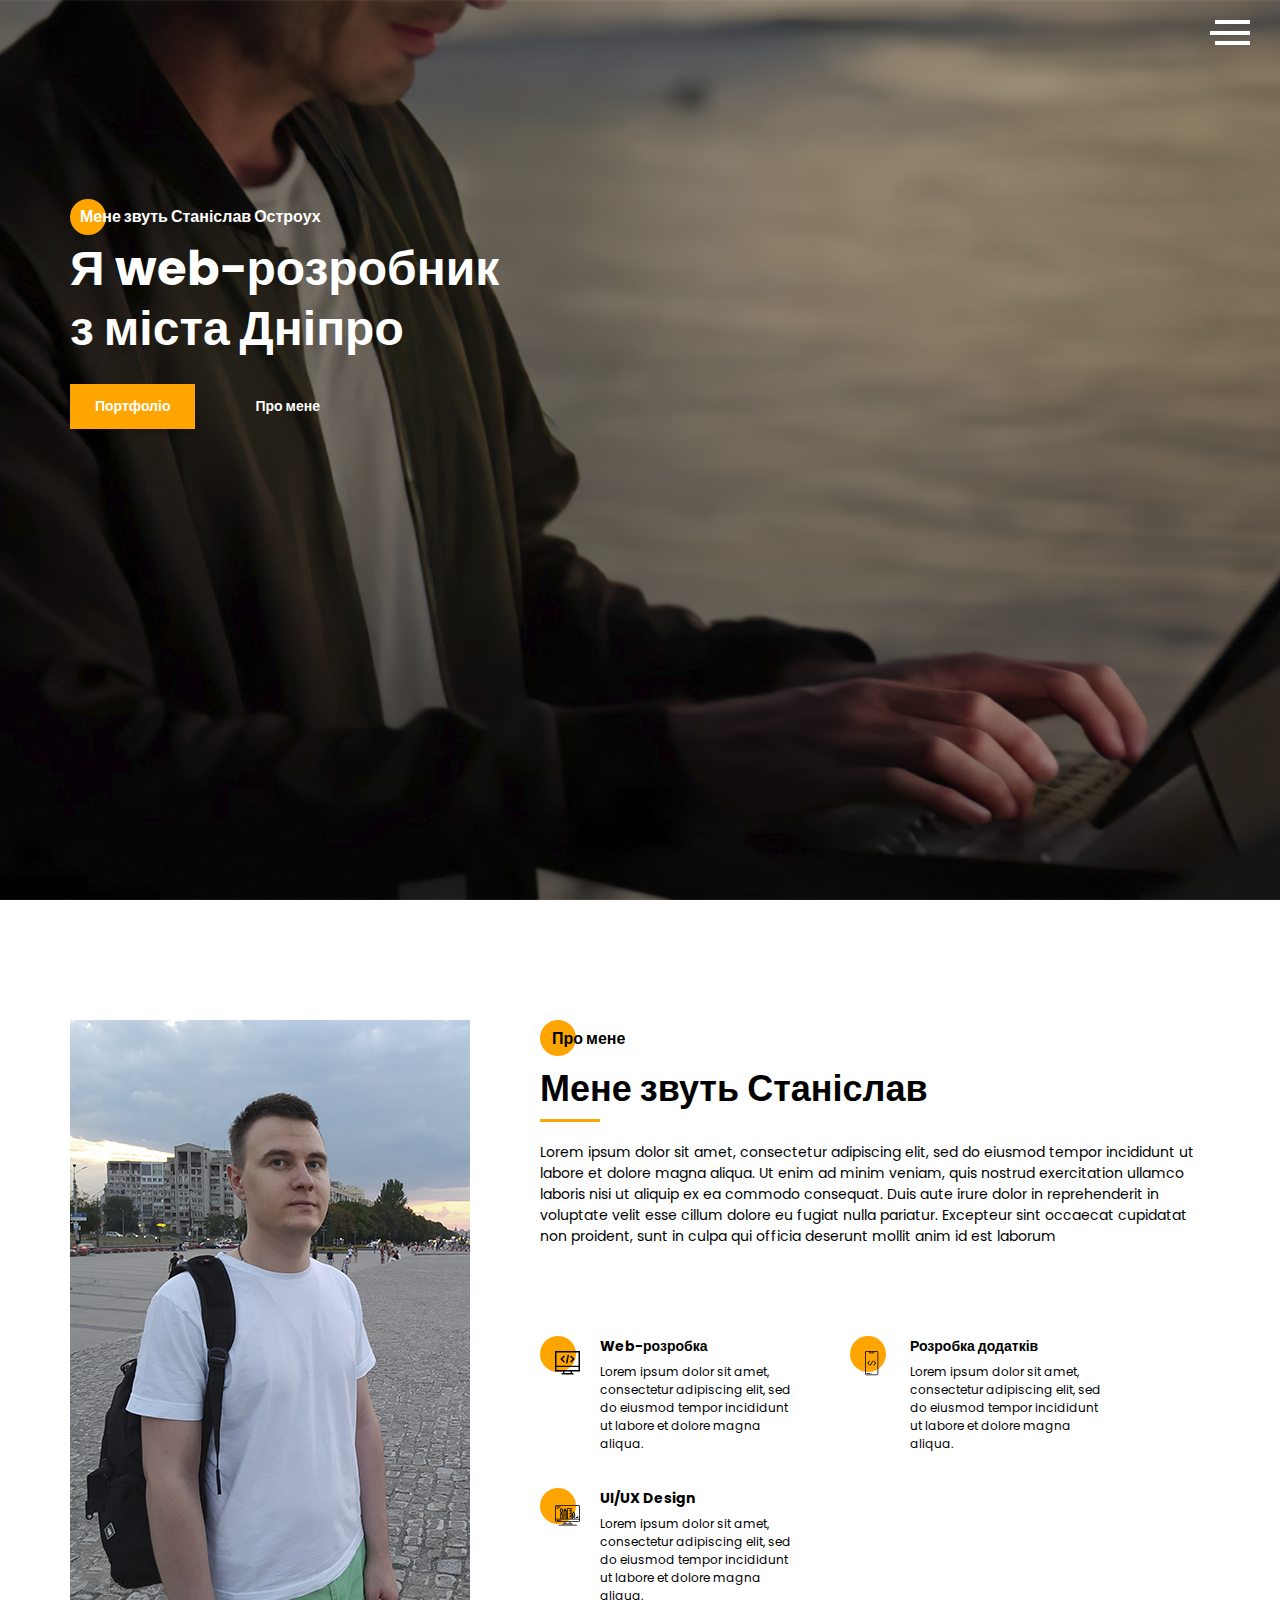
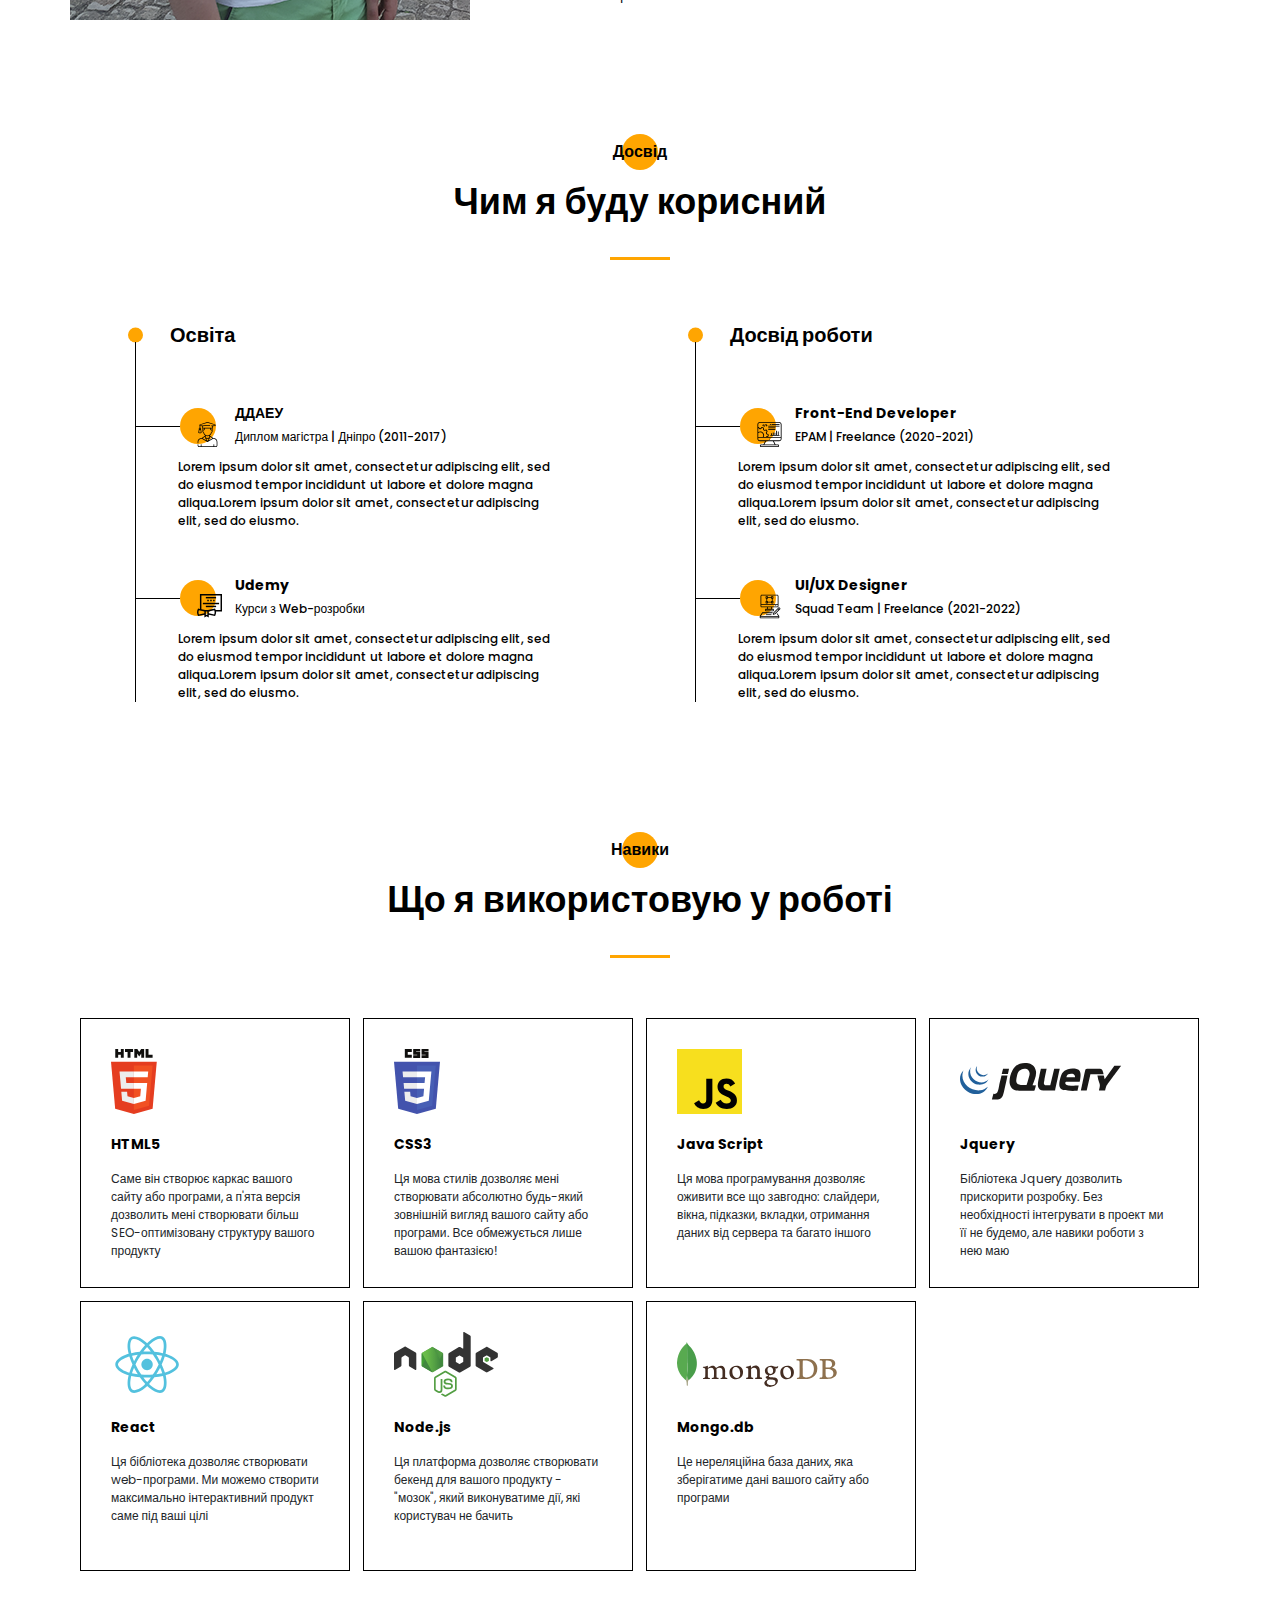
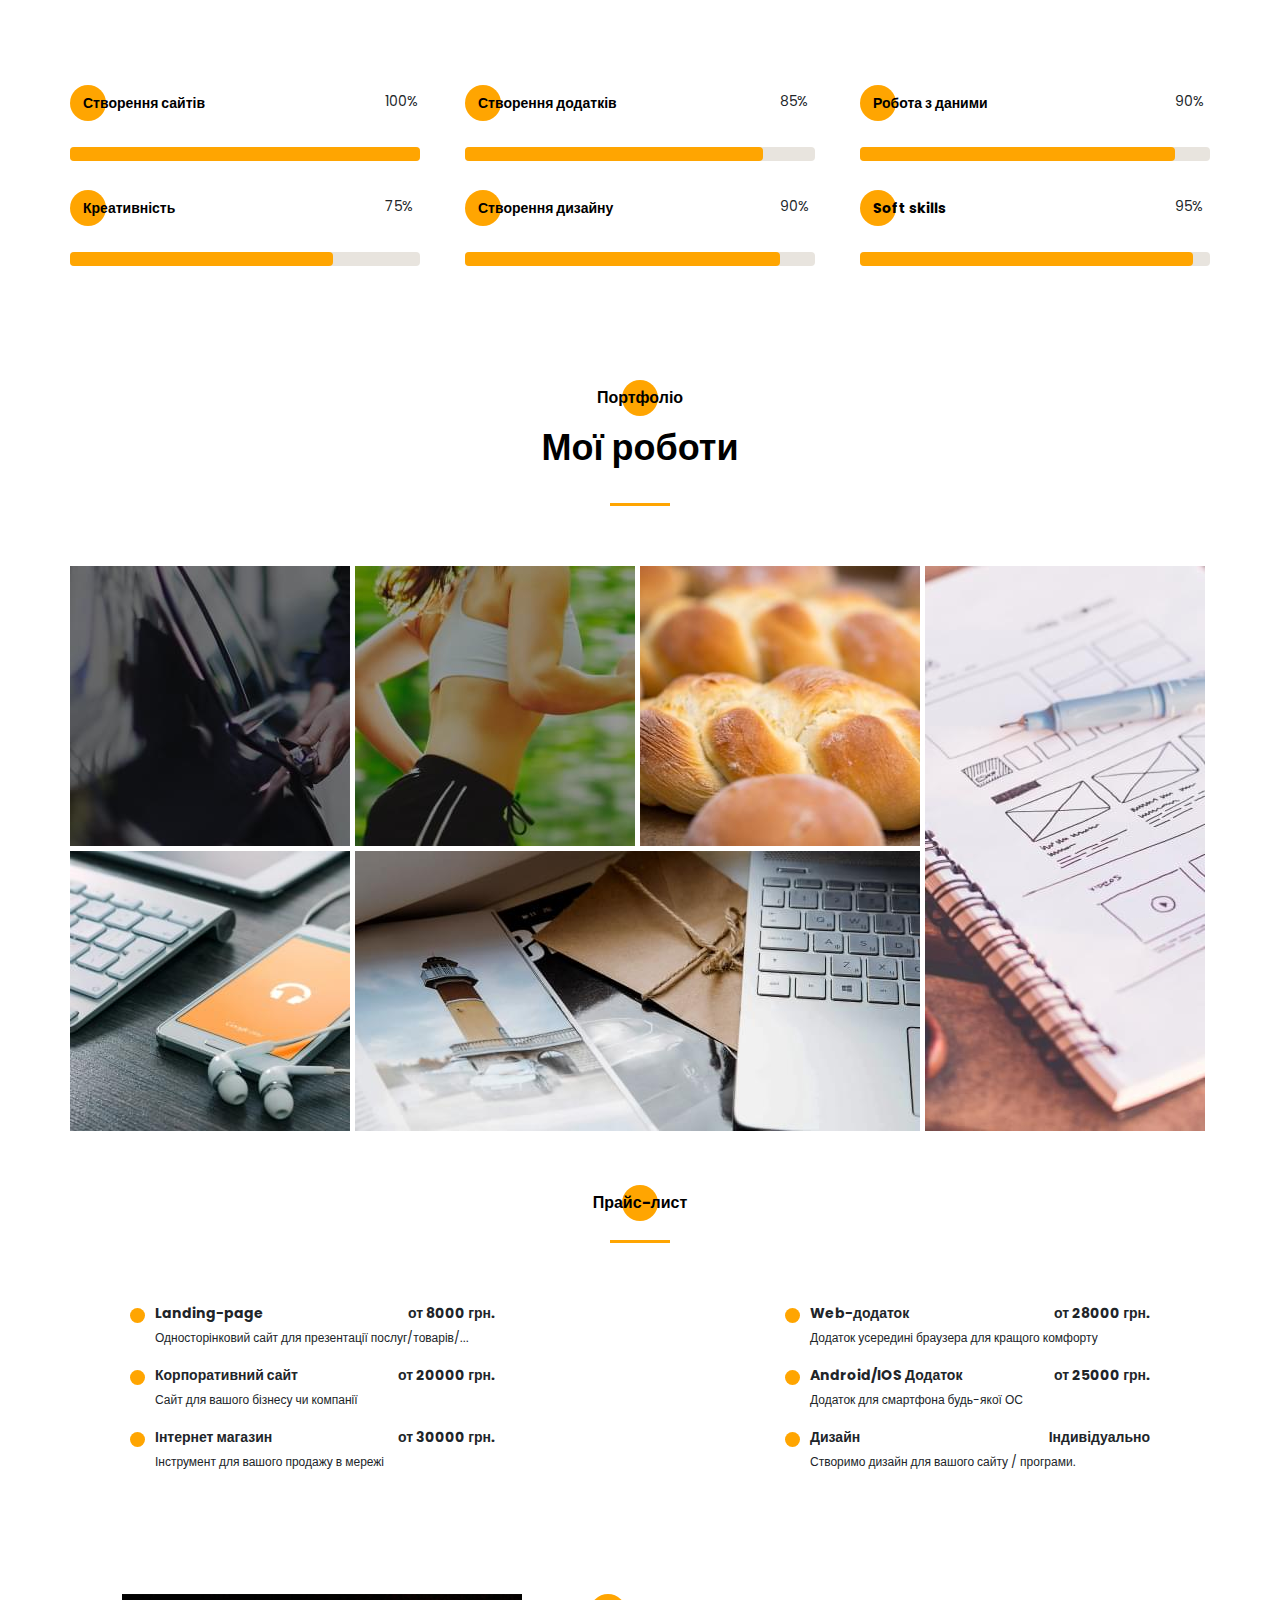
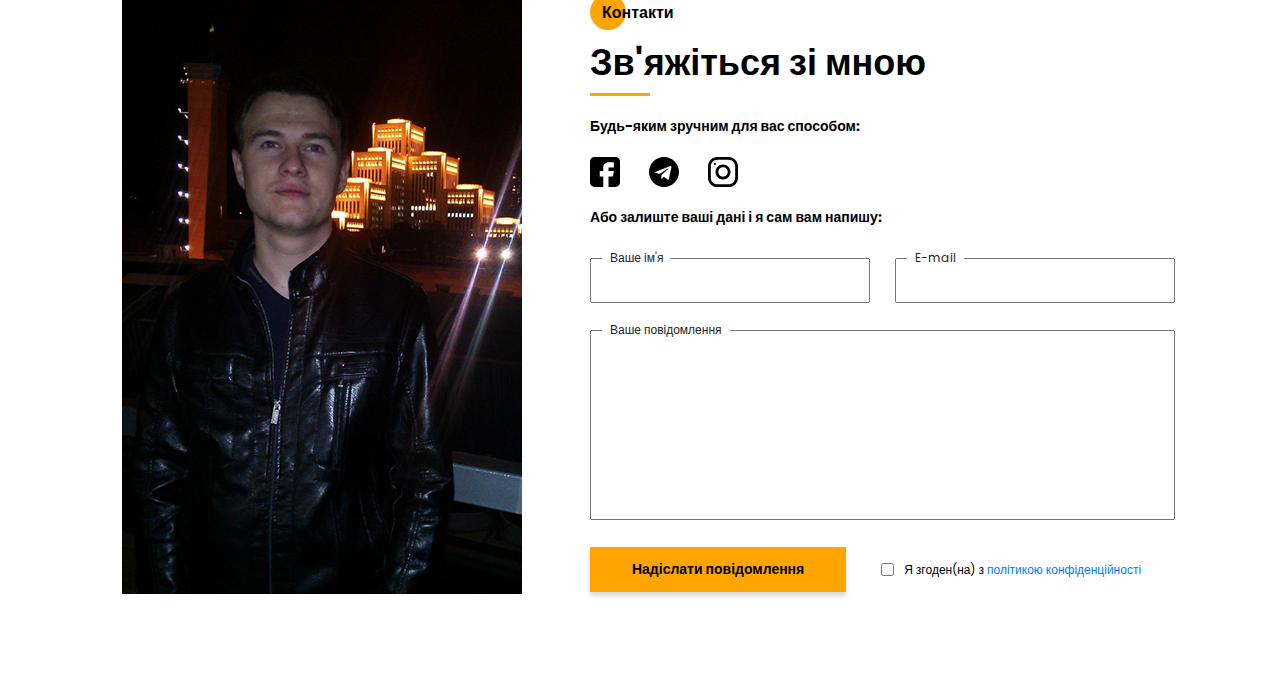
==== index.html @ 85b47d0b "first commit" ====
<!DOCTYPE html><html lang="uk"><head><meta charset="UTF-8"><meta name="viewport" content="width=device-width,initial-scale=1"><meta http-equiv="X-UA-Compatible" content="ie=edge"><title>Portfolio</title><meta name="title" content="Мое портфолио"><meta name="description" content="Здесь вы сможете ознакомиться с моими работами и узнать больше обо мне"><!-- Open Graph / Facebook --><meta property="og:type" content="website"><meta property="og:url" content="https://metatags.io/"><meta property="og:title" content="Мое портфолио"><meta property="og:description" content="Здесь вы сможете ознакомиться с моими работами и узнать больше обо мне"><meta property="og:image" content="https://metatags.io/assets/meta-tags-16a33a6a8531e519cc0936fbba0ad904e52d35f34a46c97a2c9f6f7dd7d336f2.png"><!-- Twitter --><meta property="twitter:card" content="summary_large_image"><meta property="twitter:url" content="https://metatags.io/"><meta property="twitter:title" content="Мое портфолио"><meta property="twitter:description" content="Здесь вы сможете ознакомиться с моими работами и узнать больше обо мне"><meta property="twitter:image" content="https://metatags.io/assets/meta-tags-16a33a6a8531e519cc0936fbba0ad904e52d35f34a46c97a2c9f6f7dd7d336f2.png"><!-- Favicon  --><link rel="apple-touch-icon" sizes="57x57" href="icons/favicon//apple-icon-57x57.png"><link rel="apple-touch-icon" sizes="60x60" href="icons/favicon//apple-icon-60x60.png"><link rel="apple-touch-icon" sizes="72x72" href="icons/favicon//apple-icon-72x72.png"><link rel="apple-touch-icon" sizes="76x76" href="icons/favicon//apple-icon-76x76.png"><link rel="apple-touch-icon" sizes="114x114" href="icons/favicon//apple-icon-114x114.png"><link rel="apple-touch-icon" sizes="120x120" href="icons/favicon//apple-icon-120x120.png"><link rel="apple-touch-icon" sizes="144x144" href="icons/favicon//apple-icon-144x144.png"><link rel="apple-touch-icon" sizes="152x152" href="icons/favicon//apple-icon-152x152.png"><link rel="apple-touch-icon" sizes="180x180" href="icons/favicon//apple-icon-180x180.png"><link rel="icon" type="image/png" sizes="192x192" href="icons/favicon//android-icon-192x192.png"><link rel="icon" type="image/png" sizes="144x144" href="icons/favicon//android-icon-144x144.png"><link rel="icon" type="image/png" sizes="32x32" href="icons/favicon//favicon-32x32.png"><link rel="icon" type="image/png" sizes="96x96" href="icons/favicon//favicon-96x96.png"><link rel="icon" type="image/png" sizes="16x16" href="icons/favicon//favicon-16x16.png"><link rel="manifest" href="icons/favicon//manifest.json"><meta name="msapplication-TileColor" content="#ffffff"><meta name="msapplication-TileImage" content="icons/favicon//ms-icon-144x144.png"><meta name="theme-color" content="#ffffff"><link rel="stylesheet" href="css/style.min.css"></head><body><aside class="sidepanel"><a href="#" class="sidepanel__link"><svg width="20" height="20" viewBox="0 0 20 20" fill="none" xmlns="http://www.w3.org/2000/svg"><path d="M-7.46167e-07 2.92969L-1.28061e-07 17.0703C-5.74539e-08 18.6856 1.31439 20 2.92969 20L17.0703 20C18.6856 20 20 18.6856 20 17.0703L20 11.1719L12.9297 11.1719L12.9297 13.5156L9.41406 13.5156L9.41406 11.1719L7.03125 11.1719C5.09262 11.1719 3.51562 9.59488 3.51562 7.65625L3.51562 4.10156L7.03125 4.10156L7.03125 7.65625L9.41406 7.65625L9.41406 4.10156L12.9297 4.6875L12.9297 7.65625L20 7.65625L20 2.92969C20 1.31439 18.6856 -8.16774e-07 17.0703 -7.46167e-07L2.92969 -1.28061e-07C1.31439 -5.74539e-08 -8.16774e-07 1.31439 -7.46167e-07 2.92969Z" fill="white"/></svg></a><a href="#" class="sidepanel__link"><svg width="20" height="20" viewBox="0 0 20 20" fill="none" xmlns="http://www.w3.org/2000/svg"><path d="M-6.01032e-07 6.25L-2.73196e-07 13.75C-1.22337e-07 17.2012 2.79875 20 6.25 20L13.75 20C17.2013 20 20 17.2012 20 13.75L20 6.25C20 2.79875 17.2012 -7.51891e-07 13.75 -6.01032e-07L6.25 -2.73196e-07C2.79875 -1.22337e-07 -7.51891e-07 2.79875 -6.01032e-07 6.25ZM13.75 1.875C16.1625 1.875 18.125 3.8375 18.125 6.25L18.125 13.75C18.125 16.1625 16.1625 18.125 13.75 18.125L6.25 18.125C3.8375 18.125 1.875 16.1625 1.875 13.75L1.875 6.25C1.875 3.8375 3.8375 1.875 6.25 1.875L13.75 1.875Z" fill="white"/><path d="M5 10C5 12.7612 7.23875 15 10 15C12.7613 15 15 12.7612 15 10C15 7.23875 12.7612 5 10 5C7.23875 5 5 7.23875 5 10ZM13.125 10C13.125 11.7225 11.7225 13.125 10 13.125C8.27625 13.125 6.875 11.7225 6.875 10C6.875 8.2775 8.27625 6.875 10 6.875C11.7225 6.875 13.125 8.2775 13.125 10Z" fill="white"/><path d="M5.29123 4.625C5.29123 4.25704 4.99295 3.95875 4.62499 3.95875C4.25703 3.95875 3.95874 4.25704 3.95874 4.625C3.95874 4.99296 4.25703 5.29125 4.62499 5.29125C4.99295 5.29125 5.29123 4.99296 5.29123 4.625Z" fill="white"/></svg></a><a href="#" class="sidepanel__link"><svg width="19" height="20" viewBox="0 0 19 20" fill="none" xmlns="http://www.w3.org/2000/svg"><path d="M-4.37114e-07 9.99951C-1.95608e-07 15.5245 4.36167 19.9995 9.74107 19.9995C14.0457 19.9995 17.6962 17.1345 18.9832 13.162C19.0749 12.662 18.7734 12.4787 18.5148 12.4787C18.2835 12.4787 17.6706 12.487 16.8585 12.4912C17.4459 15.2728 15.5517 15.8595 15.5517 15.8595C14.4274 16.3145 14.1267 16.972 14.1267 16.972C13.5228 17.8778 13.5352 16.902 13.5352 16.902C13.603 15.8978 14.5389 15.3703 14.5389 15.3703C16.0283 14.4787 15.5979 13.0295 15.3493 12.4578C14.719 12.3678 14.2903 12.1103 14.0466 11.8245C13.8029 14.0453 12.9652 16.3795 9.23304 16.3795C8.16988 16.3795 7.30085 15.992 6.61933 15.3503C6.37316 15.4628 5.3827 15.8003 4.04116 15.2628C4.04116 15.2628 3.78012 14.4253 5.03988 12.5128C4.82345 11.7128 4.71606 10.8628 4.7111 10.0128C4.71606 9.16284 4.82345 8.31285 5.03988 7.51284C3.78012 5.61285 4.04116 4.77535 4.04116 4.77535C5.3827 4.23785 6.37316 4.57534 6.61933 4.67535C7.30085 4.03785 8.16988 3.65035 9.23304 3.65035C12.9752 3.65035 13.7987 5.98784 14.0383 8.21284C14.3307 7.86284 14.928 7.53784 15.8408 7.53784C17.1444 7.53784 18.1918 7.55034 18.5082 7.55034C18.7635 7.55034 19.0683 7.37534 18.9708 6.86284C17.692 2.86201 14.0391 -0.000488895 9.74107 -0.000488707C4.36167 -0.000488472 -6.7851e-07 4.47701 -4.37114e-07 9.99951Z" fill="white"/></svg></a><div class="sidepanel__divider"></div><div class="sidepanel__text"><span>Соціальні мережі</span></div></aside><div class="menu"><div class="menu__block"><div class="menu__close"><svg width="29" height="30" viewBox="0 0 29 30" fill="none" xmlns="http://www.w3.org/2000/svg"><path d="M17.1568 14.5231L28.4489 3.23075C29.1837 2.49623 29.1837 1.30861 28.4489 0.574085C27.7144 -0.160437 26.5267 -0.160437 25.7922 0.574085L14.4998 11.8665L3.20781 0.574085C2.47295 -0.160437 1.28567 -0.160437 0.551149 0.574085C-0.183716 1.30861 -0.183716 2.49623 0.551149 3.23075L11.8432 14.5231L0.551149 25.8155C-0.183716 26.55 -0.183716 27.7376 0.551149 28.4721C0.917206 28.8385 1.39852 29.0226 1.87948 29.0226C2.36045 29.0226 2.84141 28.8385 3.20781 28.4721L14.4998 17.1798L25.7922 28.4721C26.1586 28.8385 26.6396 29.0226 27.1205 29.0226C27.6015 29.0226 28.0825 28.8385 28.4489 28.4721C29.1837 27.7376 29.1837 26.55 28.4489 25.8155L17.1568 14.5231Z" fill="black"/></svg></div><nav><ul class="menu__list"><li class="menu__link"><a href="#">ПРО МЕНЕ</a></li><li class="menu__link"><a href="#">МІЙ ДОСВІД</a></li><li class="menu__link"><a href="#">Мої НАВИКИ</a></li><li class="menu__link"><a href="#">МОЇ РОБОТИ</a></li><li class="menu__link"><a href="#">ПРАЙС-ЛИСТ</a></li><li class="menu__link"><a href="#">КОНТАКТИ</a></li></ul></nav><div class="menu__social"><a href="#"><svg width="30" height="29" viewBox="0 0 30 29" fill="none" xmlns="http://www.w3.org/2000/svg"><path d="M10 0C4.475 0 0 4.36167 0 9.74107C0 14.0457 2.865 17.6962 6.8375 18.9832C7.3375 19.0749 7.52083 18.7734 7.52083 18.5148C7.52083 18.2835 7.5125 17.6706 7.50833 16.8585C4.72667 17.4459 4.14 15.5517 4.14 15.5517C3.685 14.4274 3.0275 14.1267 3.0275 14.1267C2.12167 13.5228 3.0975 13.5352 3.0975 13.5352C4.10167 13.603 4.62917 14.5389 4.62917 14.5389C5.52083 16.0283 6.97 15.5979 7.54167 15.3493C7.63167 14.719 7.88917 14.2903 8.175 14.0466C5.95417 13.8029 3.62 12.9652 3.62 9.23304C3.62 8.16988 4.0075 7.30085 4.64917 6.61934C4.53667 6.37317 4.19917 5.3827 4.73667 4.04116C4.73667 4.04116 5.57417 3.78012 7.48667 5.03988C8.28667 4.82345 9.13667 4.71606 9.98667 4.7111C10.8367 4.71606 11.6867 4.82345 12.4867 5.03988C14.3867 3.78012 15.2242 4.04116 15.2242 4.04116C15.7617 5.3827 15.4242 6.37317 15.3242 6.61934C15.9617 7.30085 16.3492 8.16988 16.3492 9.23304C16.3492 12.9752 14.0117 13.7987 11.7867 14.0383C12.1367 14.3307 12.4617 14.928 12.4617 15.8408C12.4617 17.1444 12.4492 18.1918 12.4492 18.5082C12.4492 18.7635 12.6242 19.0683 13.1367 18.9708C17.1375 17.692 20 14.0391 20 9.74107C20 4.36167 15.5225 0 10 0Z" fill="#212121"/></svg> </a><a href="#"><svg width="30" height="30" viewBox="0 0 30 30" fill="none" xmlns="http://www.w3.org/2000/svg"><path d="M13.7495 0L6.24951 0C2.79826 0 -0.000488281 2.79875 -0.000488281 6.25L-0.000488281 13.75C-0.000488281 17.2013 2.79826 20 6.24951 20L13.7495 20C17.2008 20 19.9995 17.2013 19.9995 13.75L19.9995 6.25C19.9995 2.79875 17.2008 0 13.7495 0ZM18.1245 13.75C18.1245 16.1625 16.162 18.125 13.7495 18.125L6.24951 18.125C3.83701 18.125 1.87451 16.1625 1.87451 13.75L1.87451 6.25C1.87451 3.8375 3.83701 1.875 6.24951 1.875L13.7495 1.875C16.162 1.875 18.1245 3.8375 18.1245 6.25L18.1245 13.75Z" fill="black"/><path d="M9.99951 5C7.23826 5 4.99951 7.23875 4.99951 10C4.99951 12.7613 7.23826 15 9.99951 15C12.7608 15 14.9995 12.7613 14.9995 10C14.9995 7.23875 12.7608 5 9.99951 5ZM9.99951 13.125C8.27701 13.125 6.87451 11.7225 6.87451 10C6.87451 8.27625 8.27701 6.875 9.99951 6.875C11.722 6.875 13.1245 8.27625 13.1245 10C13.1245 11.7225 11.722 13.125 9.99951 13.125Z" fill="black"/><path d="M15.3745 5.29123C15.7425 5.29123 16.0408 4.99295 16.0408 4.62499C16.0408 4.25703 15.7425 3.95874 15.3745 3.95874C15.0065 3.95874 14.7083 4.25703 14.7083 4.62499C14.7083 4.99295 15.0065 5.29123 15.3745 5.29123Z" fill="black"/></svg> </a><a href="#"><svg width="30" height="30" viewBox="0 0 30 30" fill="none" xmlns="http://www.w3.org/2000/svg"><path d="M17.0698 0L2.9292 0C1.3139 0 -0.000488281 1.31439 -0.000488281 2.92969L-0.000488281 17.0703C-0.000488281 18.6856 1.3139 20 2.9292 20L8.82764 20L8.82764 12.9297L6.48389 12.9297L6.48389 9.41406L8.82764 9.41406L8.82764 7.03125C8.82764 5.09262 10.4046 3.51563 12.3433 3.51563L15.8979 3.51563L15.8979 7.03125L12.3433 7.03125L12.3433 9.41406L15.8979 9.41406L15.312 12.9297L12.3433 12.9297L12.3433 20L17.0698 20C18.6851 20 19.9995 18.6856 19.9995 17.0703L19.9995 2.92969C19.9995 1.31439 18.6851 0 17.0698 0Z" fill="black"/></svg></a></div></div><div class="menu__overlay"></div></div><section class="promo"><div class="hamburger"><span></span> <span class="long"></span> <span></span></div><div class="container"><div class="title title_fz16 title_fz16_white promo__subtitle">Мене звуть Станіслав Остроух</div><h1 class="title title_fz48 title_fz48_white promo__title">Я web-розробник<br>з міста Дніпро</h1><div class="promo__btns"><a href="#" class="promo__link btn">Портфоліо</a> <a href="#" class="promo__link">Про мене</a></div></div></section><section class="about"><div class="container"><div class="about__wrapper"><div class="about__photo"><picture><source media="(max-width: 768px)" srcset="img/Photo_mini.png"><source media="(min-width: 769px)" srcset="img/main_photo.png"><img src="img/main_photo.png" alt="photo"></picture></div><div class="about__descr"><h2 class="title title_fz16 about__title">Про мене</h2><div class="title title_fz36 about__subtitle">Мене звуть Станіслав</div><div class="divider"></div><p class="about__text">Lorem ipsum dolor sit amet, consectetur adipiscing elit, sed do eiusmod tempor incididunt ut labore et dolore magna aliqua. Ut enim ad minim veniam, quis nostrud exercitation ullamco laboris nisi ut aliquip ex ea commodo consequat. Duis aute irure dolor in reprehenderit in voluptate velit esse cillum dolore eu fugiat nulla pariatur. Excepteur sint occaecat cupidatat non proident, sunt in culpa qui officia deserunt mollit anim id est laborum</p></div><div class="about__skills"><div class="about__skills-item"><div class="about__skills-circle"><img src="icons/about_me/web_development.svg" alt="web-dev"></div><div><div class="title title_fz14">Web-розробка</div><div class="about__skills-text">Lorem ipsum dolor sit amet, consectetur adipiscing elit, sed do eiusmod tempor incididunt ut labore et dolore magna aliqua.</div></div></div><div class="about__skills-item"><div class="about__skills-circle"><img src="icons/about_me/mobile_dev.svg" alt="Розробка додатків"></div><div><div class="title title_fz14">Розробка додатків</div><div class="about__skills-text">Lorem ipsum dolor sit amet, consectetur adipiscing elit, sed do eiusmod tempor incididunt ut labore et dolore magna aliqua.</div></div></div><div class="about__skills-item"><div class="about__skills-circle"><img src="icons/about_me/design.svg" alt="Design"></div><div><div class="title title_fz14">UI/UX Design</div><div class="about__skills-text">Lorem ipsum dolor sit amet, consectetur adipiscing elit, sed do eiusmod tempor incididunt ut labore et dolore magna aliqua.</div></div></div></div></div></div></section><section class="resume"><div class="container"><h2 class="title title_fz16 title__section-title">Досвід</h2><div class="title title_fz36 title__section-subtitle">Чим я буду корисний</div><div class="divider"></div><div class="resume__wrapper"><div class="resume__column"><h3 class="title title_fz20 resume__column-title">Освіта</h3><ul><li><div class="resume__item"><div class="resume__item-head"><div class="resume__item-icon"><img src="icons/experience/university.svg" alt="University"></div><h4 class="title title_fz14">ДДАЕУ</h4><div class="resume__item-location">Диплом магістра | Дніпро (2011-2017)</div></div><div class="resume__item-body">Lorem ipsum dolor sit amet, consectetur adipiscing elit, sed do eiusmod tempor incididunt ut labore et dolore magna aliqua.Lorem ipsum dolor sit amet, consectetur adipiscing elit, sed do eiusmo.</div></div></li><li><div class="resume__item"><div class="resume__item-head"><div class="resume__item-icon"><img src="icons/experience/courses.svg" alt="courses"></div><h4 class="title title_fz14">Udemy</h4><div class="resume__item-location">Курси з Web-розробки</div></div><div class="resume__item-body">Lorem ipsum dolor sit amet, consectetur adipiscing elit, sed do eiusmod tempor incididunt ut labore et dolore magna aliqua.Lorem ipsum dolor sit amet, consectetur adipiscing elit, sed do eiusmo.</div></div></li></ul></div><div class="resume__column"><h3 class="title title_fz20 resume__column-title">Досвід роботи</h3><ul><li><div class="resume__item"><div class="resume__item-head"><div class="resume__item-icon"><img src="icons/experience/developer.svg" alt="dev"></div><h4 class="title title_fz14">Front-End Developer</h4><div class="resume__item-location">EPAM | Freelance (2020-2021)</div></div><div class="resume__item-body">Lorem ipsum dolor sit amet, consectetur adipiscing elit, sed do eiusmod tempor incididunt ut labore et dolore magna aliqua.Lorem ipsum dolor sit amet, consectetur adipiscing elit, sed do eiusmo.</div></div></li><li><div class="resume__item"><div class="resume__item-head"><div class="resume__item-icon"><img src="icons/experience/designer.svg" alt="design"></div><h4 class="title title_fz14">UI/UX Designer</h4><div class="resume__item-location">Squad Team | Freelance (2021-2022)</div></div><div class="resume__item-body">Lorem ipsum dolor sit amet, consectetur adipiscing elit, sed do eiusmod tempor incididunt ut labore et dolore magna aliqua.Lorem ipsum dolor sit amet, consectetur adipiscing elit, sed do eiusmo.</div></div></li></ul></div></div></div></section><section class="skills"><div class="container"><h2 class="title title_fz16 title__section-title">Навики</h2><div class="title title_fz36 title__section-subtitle">Що я використовую у роботі</div><div class="divider"></div><div class="skills__items"><div class="skills__item"><div class="skills__item-img"><img src="icons/skills/html5.svg" alt="html5"></div><h3 class="title title_fz14">HTML5</h3><p>Саме він створює каркас вашого сайту або програми, а п'ята версія дозволить мені створювати більш SEO-оптимізовану структуру вашого продукту</p></div><div class="skills__item"><div class="skills__item-img"><img src="icons/skills/css3.svg" alt="css3"></div><h3 class="title title_fz14">CSS3</h3><p>Ця мова стилів дозволяє мені створювати абсолютно будь-який зовнішній вигляд вашого сайту або програми. Все обмежується лише вашою фантазією!</p></div><div class="skills__item"><div class="skills__item-img"><img src="icons/skills/js.svg" alt="java script"></div><h3 class="title title_fz14">Java Script</h3><p>Ця мова програмування дозволяє оживити все що завгодно: слайдери, вікна, підказки, вкладки, отримання даних від сервера та багато іншого</p></div><div class="skills__item"><div class="skills__item-img"><img src="icons/skills/jquery.svg" alt="Jquery"></div><h3 class="title title_fz14">Jquery</h3><p>Бібліотека Jquery дозволить прискорити розробку. Без необхідності інтегрувати в проект ми її не будемо, але навики роботи з нею маю</p></div><div class="skills__item"><div class="skills__item-img"><img src="icons/skills/react.svg" alt="React"></div><h3 class="title title_fz14">React</h3><p>Ця бібліотека дозволяє створювати web-програми. Ми можемо створити максимально інтерактивний продукт саме під ваші цілі</p></div><div class="skills__item"><div class="skills__item-img"><img src="icons/skills/node.js.svg" alt="Node.js"></div><h3 class="title title_fz14">Node.js</h3><p>Ця платформа дозволяє створювати бекенд для вашого продукту - "мозок", який виконуватиме дії, які користувач не бачить</p></div><div class="skills__item"><div class="skills__item-img"><img src="icons/skills/mongo.db.svg" alt="Mongo.db"></div><h3 class="title title_fz14">Mongo.db</h3><p>Це нереляційна база даних, яка зберігатиме дані вашого сайту або програми</p></div></div><div class="skills__ratings"><div class="skills__ratings-item"><div class="title title_fz14 skills__ratings-title">Створення сайтів</div><div class="skills__ratings-counter">100%</div><div class="skills__ratings-line"><span></span></div></div><div class="skills__ratings-item"><div class="title title_fz14 skills__ratings-title">Створення додатків</div><div class="skills__ratings-counter">85%</div><div class="skills__ratings-line"><span></span></div></div><div class="skills__ratings-item"><div class="title title_fz14 skills__ratings-title">Робота з даними</div><div class="skills__ratings-counter">90%</div><div class="skills__ratings-line"><span></span></div></div><div class="skills__ratings-item"><div class="title title_fz14 skills__ratings-title">Креативність</div><div class="skills__ratings-counter">75%</div><div class="skills__ratings-line"><span></span></div></div><div class="skills__ratings-item"><div class="title title_fz14 skills__ratings-title">Створення дизайну</div><div class="skills__ratings-counter">90%</div><div class="skills__ratings-line"><span></span></div></div><div class="skills__ratings-item"><div class="title title_fz14 skills__ratings-title">Soft skills</div><div class="skills__ratings-counter">95%</div><div class="skills__ratings-line"><span></span></div></div></div></div></section><section class="portfolio"><div class="container"><h2 class="title title_fz16 title__section-title">Портфоліо</h2><div class="title title_fz36 title__section-subtitle">Мої роботи</div><div class="divider"></div><div class="portfolio__wrapper"><a href="/uber" class="portfolio__item"><img src="img/works/uber.jpg" alt="uber"> </a><a href="/pulse" class="portfolio__item"><img src="img/works/pulse.jpg" alt="pulse"> </a><a href="#" class="portfolio__item"><img src="img/works/bread.jpg" alt="bread"> </a><a href="#" class="portfolio__item vertical"><img src="img/works/plans.jpg" alt="plans"> </a><a href="#" class="portfolio__item"><img src="img/works/ipad.jpg" alt="ipad"> </a><a href="#" class="portfolio__item horizontal"><img src="img/works/mac.jpg" alt="mac"></a></div></div></section><section class="price"><div class="container"><h2 class="title title_fz16 title__section-title">Прайс-лист</h2><div class="divider"></div><div class="price__wrapper"><div class="price__item"><div class="price__type">Landing-page</div><div class="price__count">от 8000 грн.</div><div class="price__descr">Односторінковий сайт для презентації послуг/товарів/...</div></div><div class="price__item"><div class="price__type">Web-додаток</div><div class="price__count">от 28000 грн.</div><div class="price__descr">Додаток усередині браузера для кращого комфорту</div></div><div class="price__item"><div class="price__type">Корпоративний сайт</div><div class="price__count">от 20000 грн.</div><div class="price__descr">Сайт для вашого бізнесу чи компанії</div></div><div class="price__item"><div class="price__type">Android/IOS Додаток</div><div class="price__count">от 25000 грн.</div><div class="price__descr">Додаток для смартфона будь-якої ОС</div></div><div class="price__item"><div class="price__type">Інтернет магазин</div><div class="price__count">от 30000 грн.</div><div class="price__descr">Інструмент для вашого продажу в мережі</div></div><div class="price__item"><div class="price__type">Дизайн</div><div class="price__count">Індивідуально</div><div class="price__descr">Створимо дизайн для вашого сайту / програми.</div></div></div></div></section><section class="contacts"><div class="container"><div class="contacts__wrapper"><div class="contacts__photo"><img src="img/main_photo2.png" alt="photo"></div><div class="contacts__descr"><h2 class="title title_fz16 contacts__title">Контакти</h2><div class="title title_fz36 contacts__subtitle">Зв'яжіться зі мною</div><div class="divider"></div><div class="title title_fz14 contacts__text">Будь-яким зручним для вас способом:</div><div class="contacts__social"><a href="#" class="contacts__link"><img src="icons/social/Facebook_social.svg" alt="Facebook"> </a><a href="#" class="contacts__link"><img src="icons/social/Telegram_social.svg" alt="telegram"> </a><a href="#" class="contacts__link"><img src="icons/social/Instagram_socia.svg" alt="instagram"></a></div><div class="title title_fz14 contacts__text">Або залиште ваші дані і я сам вам напишу:</div><form action="#" class="contacts__form"><div class="contacts__input"><input required name="name" id="name" type="text"> <label for="name">Ваше ім'я</label></div><div class="contacts__input"><input required name="email" id="email" type="email"> <label for="email">E-mail</label></div><div class="contacts__textarea"><textarea name="text" id="text"></textarea> <label for="text">Ваше повідомлення</label></div><div class="contacts__triggers"><button class="btn contacts__btn">Надіслати повідомлення</button><div class="contacts__policy"><input required type="checkbox"> <span>Я згоден(на) з <a href="/policy.html">політикою конфіденційності</a></span></div></div></form></div></div></div></section><script src="js/script.js"></script></body></html>
---- css/style.min.css ----
/*!
 * Bootstrap Reboot v4.3.1 (https://getbootstrap.com/)
 * Copyright 2011-2019 The Bootstrap Authors
 * Copyright 2011-2019 Twitter, Inc.
 * Licensed under MIT (https://github.com/twbs/bootstrap/blob/master/LICENSE)
 * Forked from Normalize.css, licensed MIT (https://github.com/necolas/normalize.css/blob/master/LICENSE.md)
 */@import url(https://fonts.googleapis.com/css2?family=Poppins:wght@500;700&display=swap);*,::after,::before{box-sizing:border-box}html{font-family:sans-serif;line-height:1.15;-webkit-text-size-adjust:100%;-webkit-tap-highlight-color:rgba(0,0,0,0)}article,aside,figcaption,figure,footer,header,hgroup,main,nav,section{display:block}body{margin:0;font-family:-apple-system,BlinkMacSystemFont,"Segoe UI",Roboto,"Helvetica Neue",Arial,"Noto Sans",sans-serif,"Apple Color Emoji","Segoe UI Emoji","Segoe UI Symbol","Noto Color Emoji";font-size:1rem;font-weight:400;line-height:1.5;color:#212529;text-align:left;background-color:#fff}[tabindex="-1"]:focus{outline:0!important}hr{box-sizing:content-box;height:0;overflow:visible}h1,h2,h3,h4,h5,h6{margin-top:0;margin-bottom:.5rem}p{margin-top:0;margin-bottom:1rem}abbr[data-original-title],abbr[title]{text-decoration:underline;-webkit-text-decoration:underline dotted;text-decoration:underline dotted;cursor:help;border-bottom:0;-webkit-text-decoration-skip-ink:none;text-decoration-skip-ink:none}address{margin-bottom:1rem;font-style:normal;line-height:inherit}dl,ol,ul{margin-top:0;margin-bottom:1rem}ol ol,ol ul,ul ol,ul ul{margin-bottom:0}dt{font-weight:700}dd{margin-bottom:.5rem;margin-left:0}blockquote{margin:0 0 1rem}b,strong{font-weight:bolder}small{font-size:80%}sub,sup{position:relative;font-size:75%;line-height:0;vertical-align:baseline}sub{bottom:-.25em}sup{top:-.5em}a{color:#007bff;text-decoration:none;background-color:rgba(0,0,0,0)}a:hover{color:#0056b3;text-decoration:underline}a:not([href]):not([tabindex]){color:inherit;text-decoration:none}a:not([href]):not([tabindex]):focus,a:not([href]):not([tabindex]):hover{color:inherit;text-decoration:none}a:not([href]):not([tabindex]):focus{outline:0}code,kbd,pre,samp{font-family:SFMono-Regular,Menlo,Monaco,Consolas,"Liberation Mono","Courier New",monospace;font-size:1em}pre{margin-top:0;margin-bottom:1rem;overflow:auto}figure{margin:0 0 1rem}img{vertical-align:middle;border-style:none}svg{overflow:hidden;vertical-align:middle}table{border-collapse:collapse}caption{padding-top:.75rem;padding-bottom:.75rem;color:#6c757d;text-align:left;caption-side:bottom}th{text-align:inherit}label{display:inline-block;margin-bottom:.5rem}button{border-radius:0}button:focus{outline:1px dotted;outline:5px auto -webkit-focus-ring-color}button,input,optgroup,select,textarea{margin:0;font-family:inherit;font-size:inherit;line-height:inherit}button,input{overflow:visible}button,select{text-transform:none}select{word-wrap:normal}[type=button],[type=reset],[type=submit],button{-webkit-appearance:button}[type=button]:not(:disabled),[type=reset]:not(:disabled),[type=submit]:not(:disabled),button:not(:disabled){cursor:pointer}[type=button]::-moz-focus-inner,[type=reset]::-moz-focus-inner,[type=submit]::-moz-focus-inner,button::-moz-focus-inner{padding:0;border-style:none}input[type=checkbox],input[type=radio]{box-sizing:border-box;padding:0}input[type=date],input[type=datetime-local],input[type=month],input[type=time]{-webkit-appearance:listbox}textarea{overflow:auto;resize:vertical}fieldset{min-width:0;padding:0;margin:0;border:0}legend{display:block;width:100%;max-width:100%;padding:0;margin-bottom:.5rem;font-size:1.5rem;line-height:inherit;color:inherit;white-space:normal}progress{vertical-align:baseline}[type=number]::-webkit-inner-spin-button,[type=number]::-webkit-outer-spin-button{height:auto}[type=search]{outline-offset:-2px;-webkit-appearance:none}[type=search]::-webkit-search-decoration{-webkit-appearance:none}::-webkit-file-upload-button{font:inherit;-webkit-appearance:button}output{display:inline-block}summary{display:list-item;cursor:pointer}template{display:none}[hidden]{display:none!important}*{font-family:Poppins,sans-serif;margin:0;padding:0}.container{width:1140px;margin:0 auto}.divider{width:60px;height:3px;background-color:#ffa501;margin:25px auto 0 auto}.promo{min-height:100vh;position:relative;background:url(../img/bg.png) no-repeat 50%/cover;padding-top:205px}.promo__title{width:535px;margin-top:10px}.promo__subtitle{padding-left:10px;position:relative;z-index:2}.promo__subtitle:before{content:"";position:absolute;width:36px;height:36px;border-radius:100%;background:#ffa501;z-index:-1;top:-25%;left:0}.promo__btns{margin-top:25px;display:flex;align-items:center;justify-content:space-between;width:250px}.promo__link{font-weight:700;font-size:14px;line-height:21px;color:#fff}.promo__link:hover{color:#fff;font-size:16px;text-decoration:none}.title{font-weight:700;font-size:36px;line-height:60px;color:#000}.title_fz14{font-size:14px;line-height:21px}.title_fz16{font-size:16px;line-height:24px}.title_fz16_white{color:#fff}.title_fz20{font-size:20px;line-height:30px}.title_fz36{font-size:36px}.title_fz36_white{color:#fff}.title_fz48{font-size:48px}.title_fz48_white{color:#fff}.title__section-title{position:relative;text-align:center}.title__section-title:before{content:"";position:absolute;width:36px;height:36px;border-radius:100%;background:#ffa501;z-index:-1;top:-25%;left:0}.title__section-title:before{top:-6px;left:50%;transform:translateX(-50%)}.title__section-subtitle{text-align:center}.btn{height:45px;background:#ffa501;box-shadow:0 4px 4px rgba(0,0,0,.15);padding:12px 25px}.sidepanel{display:flex;flex-direction:column;justify-content:space-between;position:absolute;top:230px;left:50px;height:340px;align-items:center;z-index:2}.sidepanel__divider{height:70px;width:2px;background-color:#fff}.sidepanel__text{height:150px;width:25px;color:#fff}.sidepanel__text span{display:block;width:150px;transform:rotate(-90deg) translate(-30%,-260%)}.sidepanel__link:hover svg path{fill:#fff}.hamburger{position:absolute;top:20px;right:30px;height:25px;display:flex;flex-direction:column;justify-content:space-between;align-items:flex-end;cursor:pointer}.hamburger span{display:block;width:35px;height:4px;background:#fff}.hamburger span.long{width:40px}.menu{position:fixed;top:0;left:-100%;width:100%;height:100vh;z-index:10;visibility:hidden;opacity:0;transition:all .6s}.menu.active{left:0;visibility:visible;opacity:1}.menu__block{position:relative;width:345px;height:100%;background:#ffa501;transition:all .6s;padding-top:140px;padding-left:40px;z-index:10}.menu__close{position:absolute;top:25px;right:25px;cursor:pointer}.menu__close:hover svg path{fill:#fff}.menu__list{list-style-type:none;padding-left:35px}.menu__link{position:relative;font-weight:700;font-size:24px;line-height:36px;margin-bottom:15px}.menu__link:before{content:"";position:absolute;left:-35px;top:10px;width:15px;height:15px;border:1px solid #000;border-radius:100%}.menu__link:hover:before{background-color:#000}.menu__link a{color:#fff;text-decoration:none}.menu__link a:hover{color:#000}.menu__social{position:absolute;width:100px;display:flex;justify-content:space-between;align-items:center;bottom:50px;left:50%;transform:translateX(-50%)}.menu__overlay{position:fixed;top:0;left:0;width:100%;height:100%;background-color:#fff;opacity:.75}.about{padding-top:120px}.about__wrapper{display:grid;grid-template-columns:400px 670px;grid-template-rows:minmax(245px,auto) minmax(245px,auto);grid-auto-rows:minmax(245px,auto);-moz-column-gap:70px;column-gap:70px;row-gap:40px}.about__photo{grid-row:1/3}.about__photo img{width:100%;height:100%;-o-object-fit:cover;object-fit:cover}.about__descr{padding-top:6px}.about__descr .divider{margin:0}.about__title{position:relative;padding-left:12px;padding-top:1px}.about__title:before{content:"";position:absolute;width:36px;height:36px;border-radius:100%;background:#ffa501;z-index:-1;top:-25%;left:0}.about__text{margin-top:20px;font-size:14px;line-height:21px;color:#000}.about__skills{display:grid;grid-template:repeat(2,minmax(115px,auto))/repeat(2,260px);grid-auto-rows:1fr;row-gap:20px;-moz-column-gap:50px;column-gap:50px}.about__skills-item{display:grid;grid-template-columns:40px 200px;-moz-column-gap:20px;column-gap:20px}.about__skills-circle{position:relative;padding:15px 0 0 15px}.about__skills-circle:before{content:"";position:absolute;width:36px;height:36px;border-radius:100%;background:#ffa501;z-index:-1;top:-25%;left:0}.about__skills-circle:before{top:0}.about__skills-text{margin-top:6px;font-size:12px;line-height:18px;color:#000}.resume{padding-top:120px}.resume__wrapper{padding:60px 65px 0 65px;display:grid;grid-template-columns:repeat(2,425px);-moz-column-gap:135px;column-gap:135px}.resume__column-title{position:relative;padding-left:35px}.resume__column-title:before{content:"";position:absolute;width:15px;height:15px;background:#ffa501;border-radius:100%;left:-7px;top:50%;transform:translateY(-50%)}.resume__column ul{list-style-type:none}.resume__column ul li{position:relative}.resume__column ul li:after{content:"";position:absolute;width:1px;height:calc(100% + 16px);top:-16px;left:0;background-color:#000}.resume__item{position:relative}.resume__item:before{content:"";position:absolute;width:45px;height:1px;background-color:#000;top:68px}.resume__item-head{position:relative;padding:45px 0 0 100px}.resume__item-head h4{margin-bottom:0}.resume__item-body{padding-left:43px;margin-top:12px}.resume__item-icon{position:absolute;top:50px;left:45px}.resume__item-icon:before{content:"";position:absolute;width:36px;height:36px;border-radius:100%;background:#ffa501;z-index:-1;top:-25%;left:0}.resume__item-icon img{position:absolute;left:17px;top:14px}.resume__item-location{font-weight:500;font-size:12px;line-height:18px;color:#000;margin-top:4px}.resume__item-body{font-weight:500;font-size:12px;line-height:18px;color:#000}.skills{padding-top:120px}.skills__items{margin-top:60px;padding:0 10px;display:grid;grid-template:repeat(2,minmax(270px,auto))/repeat(4,270px);grid-auto-rows:minmax(270px,auto);gap:13px}.skills__item{border:1px solid #000;padding:30px 30px 25px 30px}.skills__item-img{display:flex;align-items:center;min-height:65px}.skills__item h3{margin-top:20px;margin-bottom:0}.skills__item p{margin-top:15px;margin-bottom:0;font-size:12px;line-height:18px}.skills__ratings{margin-top:120px;display:grid;grid-template:repeat(2,minmax(70px,auto))/repeat(3,350px);-moz-column-gap:45px;column-gap:45px;row-gap:35px}.skills__ratings-item{display:grid;grid-template:minmax(21px,auto) 14px/200px 35px;justify-content:space-between;align-content:space-between}.skills__ratings-title{position:relative;padding:2px 0 0 13px}.skills__ratings-title:before{content:"";position:absolute;width:36px;height:36px;border-radius:100%;background:#ffa501;z-index:-1;top:-25%;left:0}.skills__ratings-counter{font-size:14px;line-height:21px}.skills__ratings-line{width:350px;height:14px;background-color:#e8e4de;border-radius:4px;grid-column:1/3}.skills__ratings-line span{display:block;height:100%;background-color:#ffa501;border-radius:4px}.portfolio{padding-top:120px}.portfolio__wrapper{margin-top:60px;display:grid;grid-template:repeat(2,280px)/repeat(4,280px);grid-auto-rows:280px;gap:5px}.portfolio__wrapper .vertical{grid-row:1/3;grid-column:4/5}.portfolio__wrapper .horizontal{grid-row:2/3;grid-column:2/4}.portfolio__item{transition:all .6s}.portfolio__item img{width:100%;height:100%;-o-object-fit:cover;object-fit:cover}.portfolio__item:hover{transform:scale(1.05);filter:grayscale(100%)}.price{padding-top:60px}.price__wrapper{margin-top:60px;padding:0 60px;display:grid;grid-template:repeat(3,minmax(45px,auto))/repeat(2,365px);grid-auto-rows:minmax(45px,auto);row-gap:15px;justify-content:space-between}.price__item{position:relative;display:grid;grid-template:repeat(2,minmax(21px,auto))/repeat(2,auto);row-gap:5px;padding-left:25px}.price__item:before{content:"";width:15px;height:15px;background-color:#ffa501;border-radius:100%;position:absolute;top:5px}.price__count,.price__type{font-weight:700;font-size:14px;line-height:21px}.price__count{justify-self:end}.price__descr{grid-column:1/3;font-size:12px;line-height:18px}.contacts{padding:120px 0 90px 0}.contacts__wrapper{padding:0 35px 0 52px;display:grid;grid-template-columns:400px 585px;justify-content:space-between}.contacts__photo img{width:100%;height:100%;-o-object-fit:cover;object-fit:cover}.contacts__descr{padding-top:6px}.contacts__descr .divider{margin:0}.contacts__title{position:relative;padding-left:12px;padding-top:1px}.contacts__title:before{content:"";position:absolute;width:36px;height:36px;border-radius:100%;background:#ffa501;z-index:-1;top:-25%;left:0}.contacts__social,.contacts__text{margin-top:20px}.contacts__link{margin-right:25px}.contacts__link img{max-width:30px;max-height:30px}.contacts__form{margin-top:30px;display:grid;grid-template:45px 190px 45px/repeat(2,280px);justify-content:space-between;row-gap:27px}.contacts__form label{position:absolute;height:18px;padding:0 8px;background-color:#fff;font-size:12px;display:block;margin-bottom:0;top:-9px;left:12px}.contacts__triggers{grid-column:1/3;display:grid;grid-template-columns:repeat(2,auto);-moz-column-gap:35px;column-gap:35px}.contacts__policy{font-size:12px;line-height:18px;color:#000;display:flex;align-items:center}.contacts__policy input{margin-right:10px}.contacts__input{position:relative}.contacts__input input{width:100%;height:100%;padding:0 20px;font-size:12px}.contacts__textarea{position:relative;grid-column:1/3}.contacts__textarea textarea{width:100%;height:100%;resize:none;padding:15px 20px;font-size:12px}.contacts__btn{border:none;font-weight:700;font-size:14px;line-height:21px;color:#000}@media(max-width:1439px){.sidepanel{display:none}}@media(max-width:1200px){.container{max-width:960px}.about__wrapper{grid-template-columns:400px 520px;-moz-column-gap:40px;column-gap:40px}.about__skills{-moz-column-gap:20px;column-gap:20px;grid-template:repeat(2,minmax(115px,auto))/repeat(2,250px)}.about__skills-item{grid-template-columns:40px 195px;-moz-column-gap:15px;column-gap:15px}.resume__wrapper{padding:40px 20px 0 20px;-moz-column-gap:80px;column-gap:80px}.skills__items{grid-template-columns:repeat(auto-fit,270px);justify-content:space-between}.skills__ratings{grid-template-columns:repeat(auto-fit,350px);grid-auto-rows:minmax(70px,auto);justify-content:space-between;padding:0 30px}.portfolio__wrapper{grid-template-columns:repeat(auto-fit,280px);grid-auto-rows:280px;justify-content:space-around;row-gap:35px}.portfolio__wrapper .horizontal,.portfolio__wrapper .vertical{grid-column:unset;grid-row:unset}.contacts__wrapper{padding:0;grid-template-columns:400px 520px}.contacts__form{grid-template:45px 190px 45px/repeat(2,250px)}}@media(max-width:992px){.container{max-width:720px}.title_fz36{font-size:30px}.about__wrapper{grid-template-columns:300px 380px}.about__skills{grid-template-columns:380px;grid-auto-rows:minmax(115px,auto)}.about__skills-item{grid-template-columns:40px 320px;-moz-column-gap:20px;column-gap:20px}.divider{margin:15px auto 0 auto}.resume__wrapper{grid-template-columns:repeat(2,320px);-moz-column-gap:60px;column-gap:60px}.skills__items{padding:0 20px}.skills__ratings{grid-template-columns:repeat(auto-fit,320px);justify-content:space-between;padding:0;-moz-column-gap:0;column-gap:0}.skills__ratings-line{width:100%}.price__wrapper{grid-template-columns:repeat(auto-fit,350px);padding:0}.contacts__wrapper{grid-template-columns:300px 400px}.contacts__form{grid-template:45px 190px 45px/repeat(2,195px)}.contacts__btn{padding:8px 25px;line-height:16px}}@media(max-width:768px){.container{max-width:540px}.title_fz48{font-size:28px}.promo__title{line-height:39px;width:300px}.about{padding-top:40px}.about__wrapper{grid-template:400px auto auto/1fr}.about__photo{grid-row:unset}.about__photo img{-o-object-fit:cover;object-fit:cover}.about__skills{grid-template-columns:repeat(2,260px)}.about__skills-item{grid-template-columns:40px 200px;-moz-column-gap:20px;column-gap:20px}.resume{padding-top:40px}.resume__wrapper{grid-template-columns:1fr;-moz-column-gap:60px;column-gap:60px;row-gap:40px}.skills{padding-top:40px}.skills__items{padding:0;justify-content:center;gap:20px}.skills__ratings{grid-template-columns:repeat(auto-fit,320px);grid-auto-rows:minmax(70px,auto);justify-content:center;margin-top:40px}.skills__ratings-line{width:100%}.portfolio{padding-top:40px}.price{padding-top:40px}.price__wrapper{margin-top:20px;justify-content:center}.contacts{padding-top:40px}.contacts__photo{display:none}.contacts__wrapper{grid-template-columns:1fr}.contacts__form{grid-template:45px 190px 45px/repeat(2,250px)}}@media(max-width:576px){.container{width:100%;padding:0 10px}.title_fz48{font-size:26px}.title_fz36{font-size:24px}.hamburger{right:20px}.menu__block{width:250px;padding-left:20px}.promo{background:url(../img/bg.png) no-repeat 57%/cover}.promo__btn{margin-top:30px}.about__wrapper{grid-template:340px auto auto/1fr}.about__photo{grid-row:unset}.about__skills{grid-template-columns:1fr}.about__skills-item{grid-template-columns:40px 200px;-moz-column-gap:20px;column-gap:20px}.resume__wrapper{padding:40px 5px 0 5px}.skills__items{margin-top:20px}.skills__ratings{grid-template-columns:repeat(auto-fit,300px)}.price__wrapper{grid-template-columns:repeat(auto-fit,295px)}.contacts{padding-bottom:50px}.contacts__form{grid-template:45px 45px 190px minmax(45px,auto)/1fr}.contacts__textarea{grid-column:unset;width:100%}.contacts__triggers{grid-column:unset;grid-template-columns:1fr;-moz-column-gap:unset;column-gap:unset;row-gap:20px}.contacts__btn{order:2;max-width:220px;margin:0 auto}.contacts__policy{width:180px;margin:0 auto;line-height:18px}}
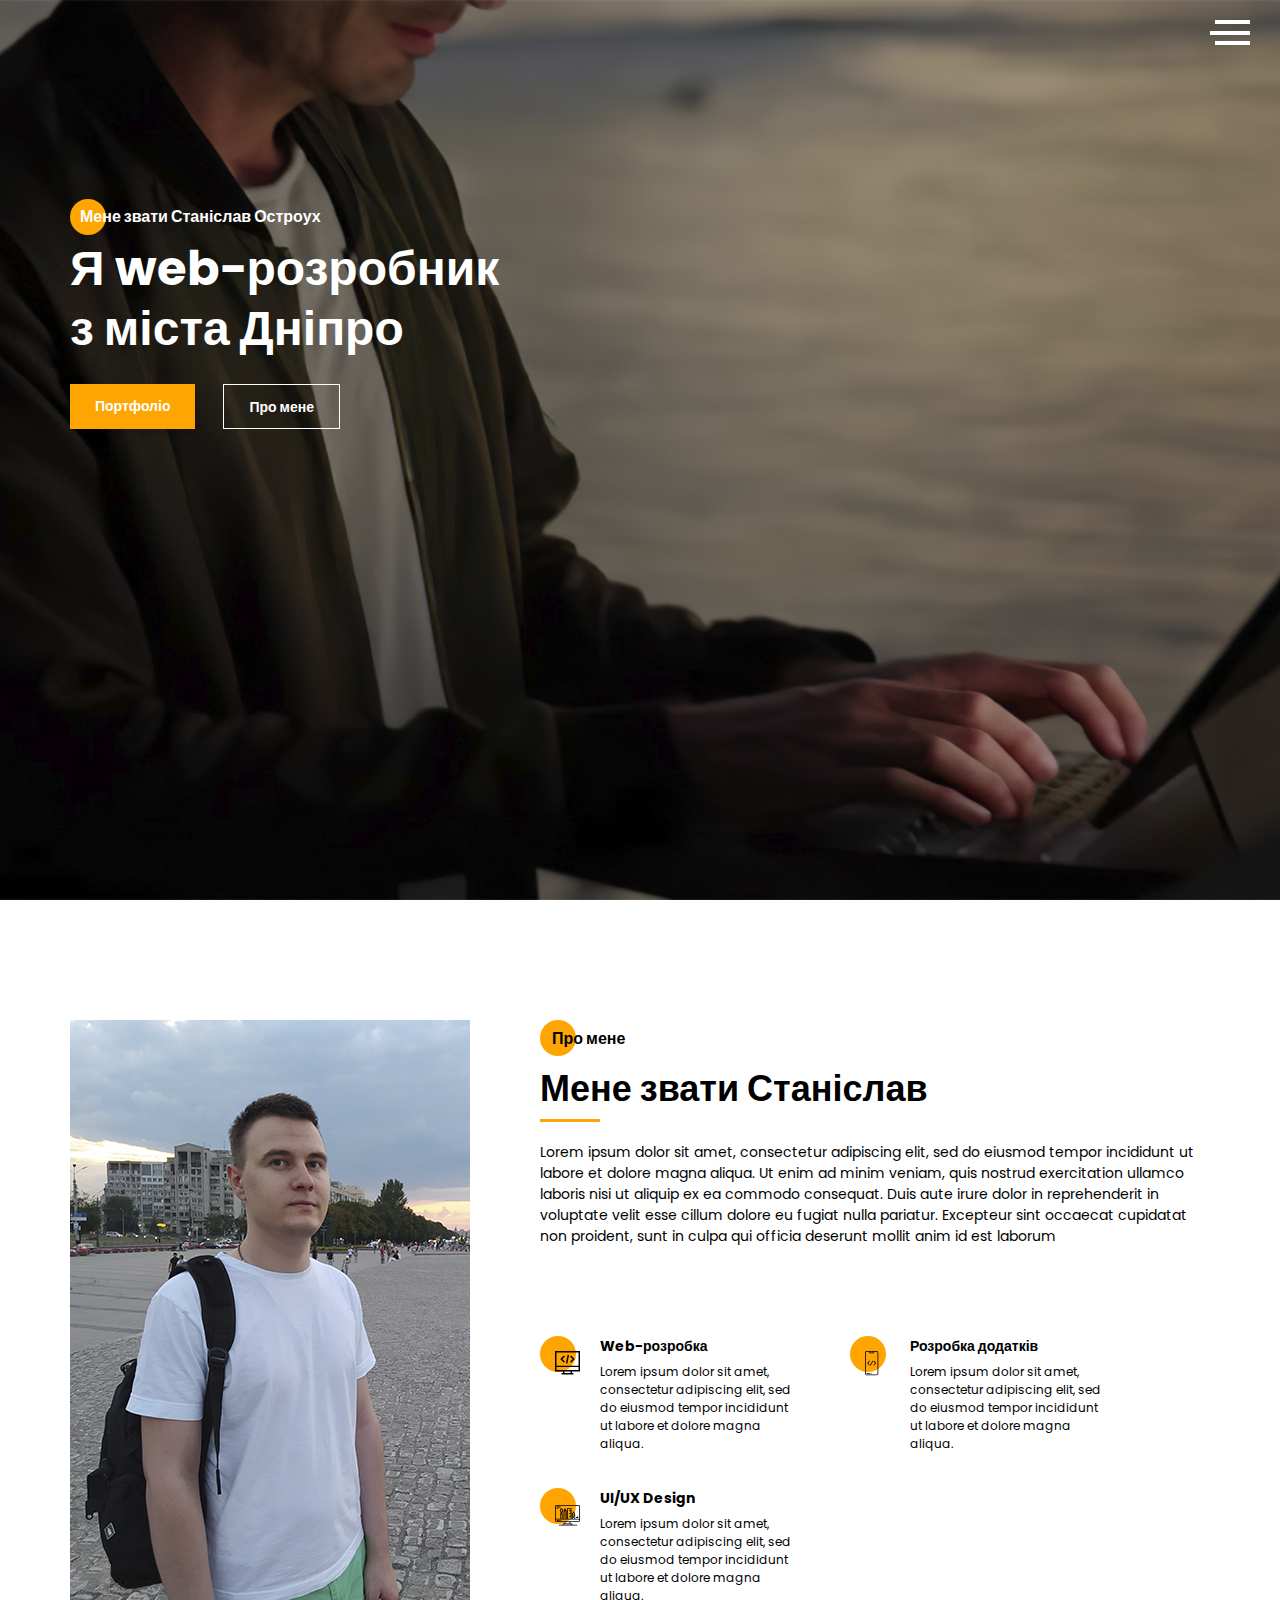
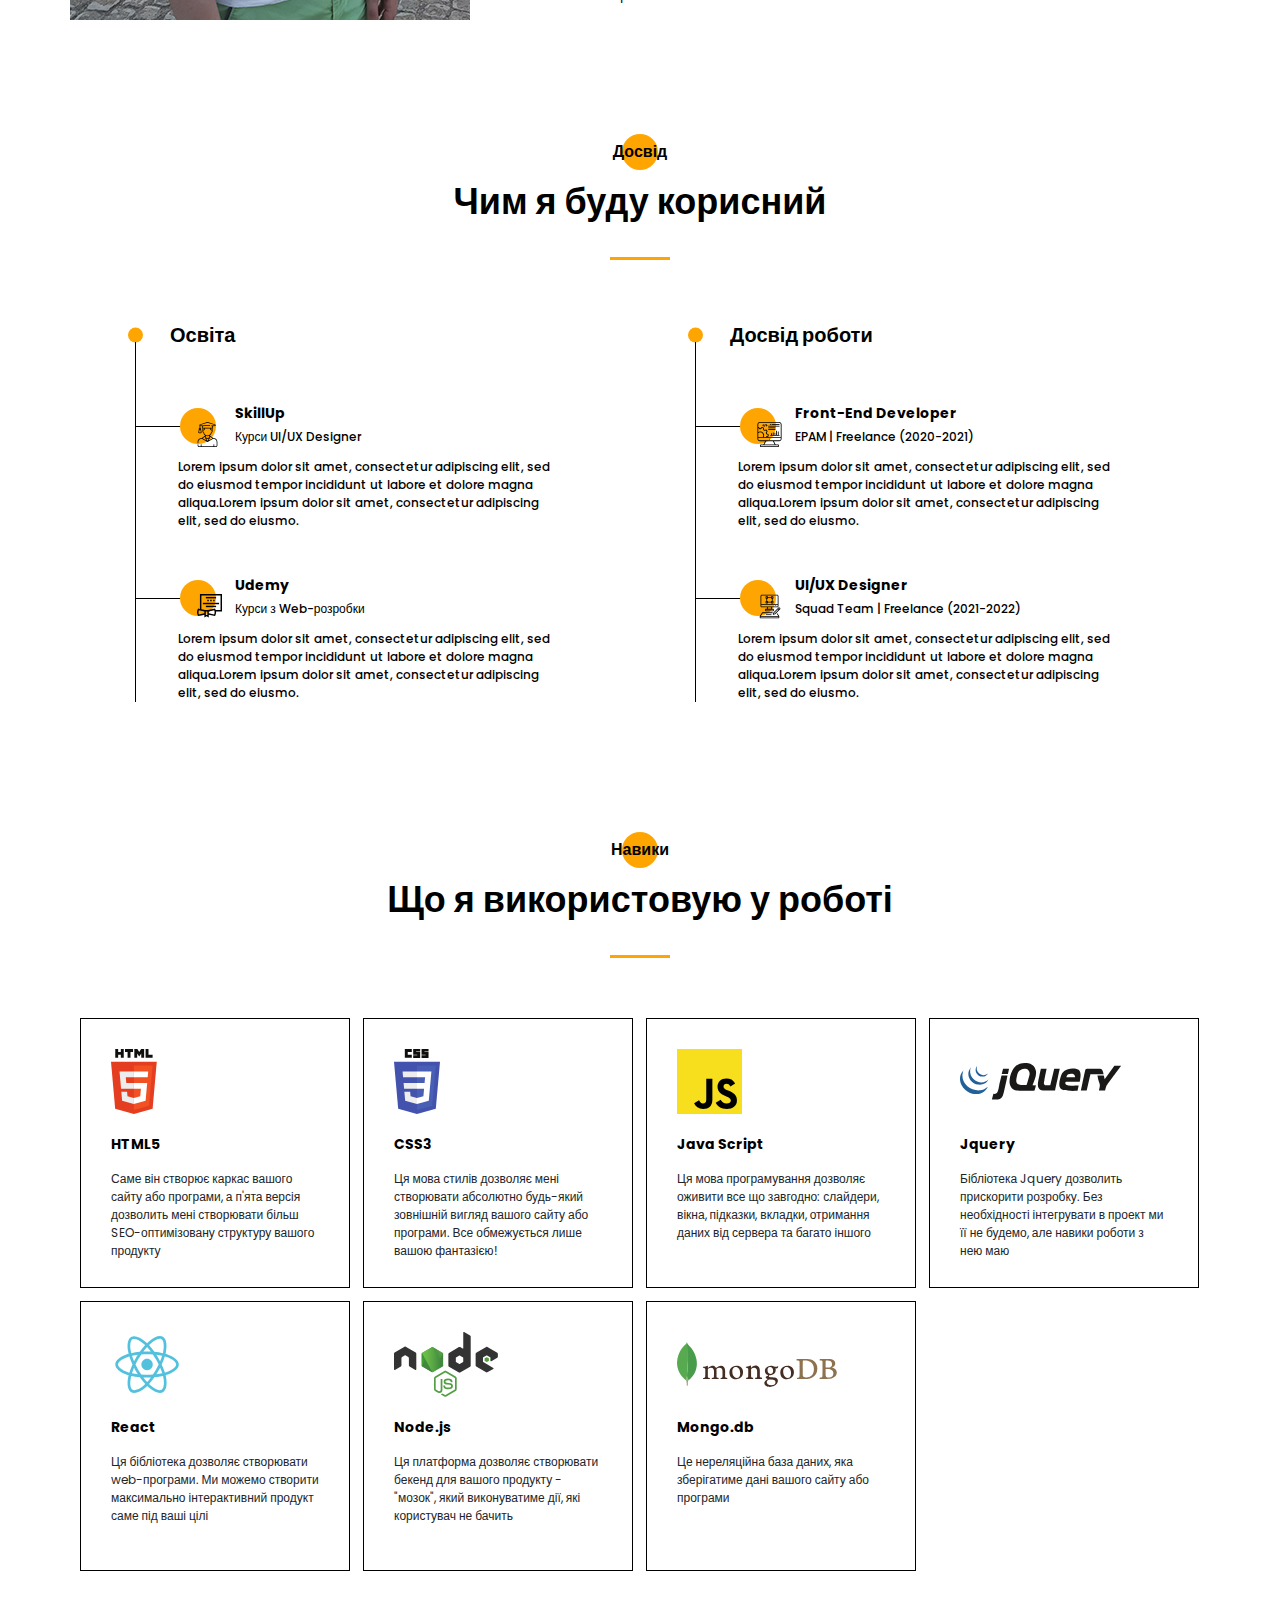
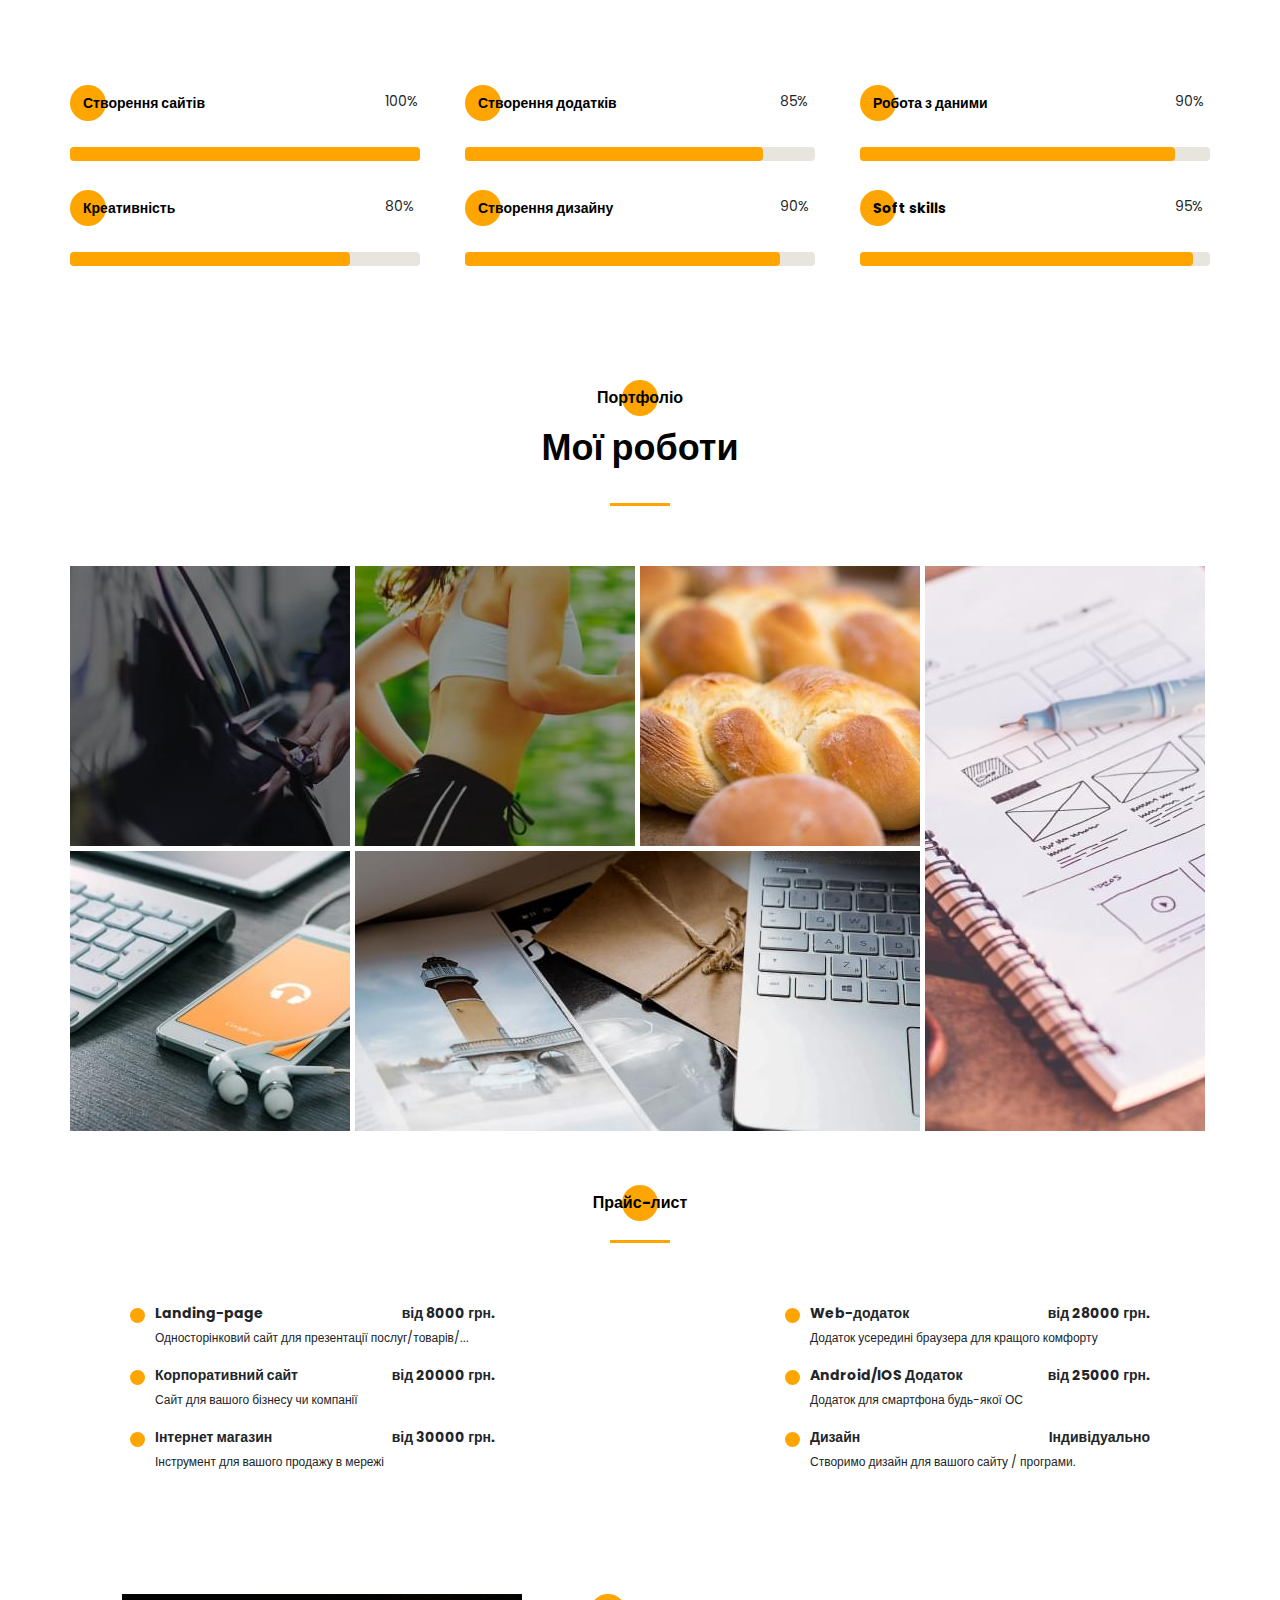
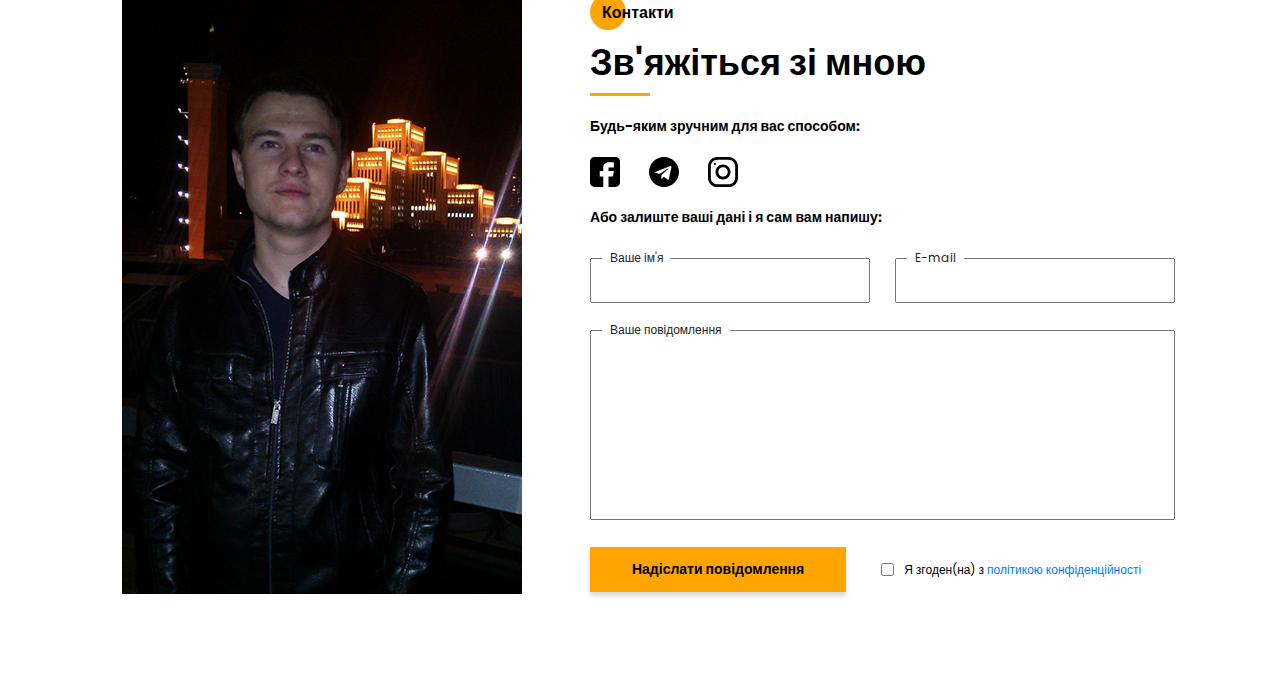
==== commit e93340c1: "second commit" ====
--- a/index.html
+++ b/index.html
@@ -1 +1 @@
-<!DOCTYPE html><html lang="uk"><head><meta charset="UTF-8"><meta name="viewport" content="width=device-width,initial-scale=1"><meta http-equiv="X-UA-Compatible" content="ie=edge"><title>Portfolio</title><meta name="title" content="Мое портфолио"><meta name="description" content="Здесь вы сможете ознакомиться с моими работами и узнать больше обо мне"><!-- Open Graph / Facebook --><meta property="og:type" content="website"><meta property="og:url" content="https://metatags.io/"><meta property="og:title" content="Мое портфолио"><meta property="og:description" content="Здесь вы сможете ознакомиться с моими работами и узнать больше обо мне"><meta property="og:image" content="https://metatags.io/assets/meta-tags-16a33a6a8531e519cc0936fbba0ad904e52d35f34a46c97a2c9f6f7dd7d336f2.png"><!-- Twitter --><meta property="twitter:card" content="summary_large_image"><meta property="twitter:url" content="https://metatags.io/"><meta property="twitter:title" content="Мое портфолио"><meta property="twitter:description" content="Здесь вы сможете ознакомиться с моими работами и узнать больше обо мне"><meta property="twitter:image" content="https://metatags.io/assets/meta-tags-16a33a6a8531e519cc0936fbba0ad904e52d35f34a46c97a2c9f6f7dd7d336f2.png"><!-- Favicon  --><link rel="apple-touch-icon" sizes="57x57" href="icons/favicon//apple-icon-57x57.png"><link rel="apple-touch-icon" sizes="60x60" href="icons/favicon//apple-icon-60x60.png"><link rel="apple-touch-icon" sizes="72x72" href="icons/favicon//apple-icon-72x72.png"><link rel="apple-touch-icon" sizes="76x76" href="icons/favicon//apple-icon-76x76.png"><link rel="apple-touch-icon" sizes="114x114" href="icons/favicon//apple-icon-114x114.png"><link rel="apple-touch-icon" sizes="120x120" href="icons/favicon//apple-icon-120x120.png"><link rel="apple-touch-icon" sizes="144x144" href="icons/favicon//apple-icon-144x144.png"><link rel="apple-touch-icon" sizes="152x152" href="icons/favicon//apple-icon-152x152.png"><link rel="apple-touch-icon" sizes="180x180" href="icons/favicon//apple-icon-180x180.png"><link rel="icon" type="image/png" sizes="192x192" href="icons/favicon//android-icon-192x192.png"><link rel="icon" type="image/png" sizes="144x144" href="icons/favicon//android-icon-144x144.png"><link rel="icon" type="image/png" sizes="32x32" href="icons/favicon//favicon-32x32.png"><link rel="icon" type="image/png" sizes="96x96" href="icons/favicon//favicon-96x96.png"><link rel="icon" type="image/png" sizes="16x16" href="icons/favicon//favicon-16x16.png"><link rel="manifest" href="icons/favicon//manifest.json"><meta name="msapplication-TileColor" content="#ffffff"><meta name="msapplication-TileImage" content="icons/favicon//ms-icon-144x144.png"><meta name="theme-color" content="#ffffff"><link rel="stylesheet" href="css/style.min.css"></head><body><aside class="sidepanel"><a href="#" class="sidepanel__link"><svg width="20" height="20" viewBox="0 0 20 20" fill="none" xmlns="http://www.w3.org/2000/svg"><path d="M-7.46167e-07 2.92969L-1.28061e-07 17.0703C-5.74539e-08 18.6856 1.31439 20 2.92969 20L17.0703 20C18.6856 20 20 18.6856 20 17.0703L20 11.1719L12.9297 11.1719L12.9297 13.5156L9.41406 13.5156L9.41406 11.1719L7.03125 11.1719C5.09262 11.1719 3.51562 9.59488 3.51562 7.65625L3.51562 4.10156L7.03125 4.10156L7.03125 7.65625L9.41406 7.65625L9.41406 4.10156L12.9297 4.6875L12.9297 7.65625L20 7.65625L20 2.92969C20 1.31439 18.6856 -8.16774e-07 17.0703 -7.46167e-07L2.92969 -1.28061e-07C1.31439 -5.74539e-08 -8.16774e-07 1.31439 -7.46167e-07 2.92969Z" fill="white"/></svg></a><a href="#" class="sidepanel__link"><svg width="20" height="20" viewBox="0 0 20 20" fill="none" xmlns="http://www.w3.org/2000/svg"><path d="M-6.01032e-07 6.25L-2.73196e-07 13.75C-1.22337e-07 17.2012 2.79875 20 6.25 20L13.75 20C17.2013 20 20 17.2012 20 13.75L20 6.25C20 2.79875 17.2012 -7.51891e-07 13.75 -6.01032e-07L6.25 -2.73196e-07C2.79875 -1.22337e-07 -7.51891e-07 2.79875 -6.01032e-07 6.25ZM13.75 1.875C16.1625 1.875 18.125 3.8375 18.125 6.25L18.125 13.75C18.125 16.1625 16.1625 18.125 13.75 18.125L6.25 18.125C3.8375 18.125 1.875 16.1625 1.875 13.75L1.875 6.25C1.875 3.8375 3.8375 1.875 6.25 1.875L13.75 1.875Z" fill="white"/><path d="M5 10C5 12.7612 7.23875 15 10 15C12.7613 15 15 12.7612 15 10C15 7.23875 12.7612 5 10 5C7.23875 5 5 7.23875 5 10ZM13.125 10C13.125 11.7225 11.7225 13.125 10 13.125C8.27625 13.125 6.875 11.7225 6.875 10C6.875 8.2775 8.27625 6.875 10 6.875C11.7225 6.875 13.125 8.2775 13.125 10Z" fill="white"/><path d="M5.29123 4.625C5.29123 4.25704 4.99295 3.95875 4.62499 3.95875C4.25703 3.95875 3.95874 4.25704 3.95874 4.625C3.95874 4.99296 4.25703 5.29125 4.62499 5.29125C4.99295 5.29125 5.29123 4.99296 5.29123 4.625Z" fill="white"/></svg></a><a href="#" class="sidepanel__link"><svg width="19" height="20" viewBox="0 0 19 20" fill="none" xmlns="http://www.w3.org/2000/svg"><path d="M-4.37114e-07 9.99951C-1.95608e-07 15.5245 4.36167 19.9995 9.74107 19.9995C14.0457 19.9995 17.6962 17.1345 18.9832 13.162C19.0749 12.662 18.7734 12.4787 18.5148 12.4787C18.2835 12.4787 17.6706 12.487 16.8585 12.4912C17.4459 15.2728 15.5517 15.8595 15.5517 15.8595C14.4274 16.3145 14.1267 16.972 14.1267 16.972C13.5228 17.8778 13.5352 16.902 13.5352 16.902C13.603 15.8978 14.5389 15.3703 14.5389 15.3703C16.0283 14.4787 15.5979 13.0295 15.3493 12.4578C14.719 12.3678 14.2903 12.1103 14.0466 11.8245C13.8029 14.0453 12.9652 16.3795 9.23304 16.3795C8.16988 16.3795 7.30085 15.992 6.61933 15.3503C6.37316 15.4628 5.3827 15.8003 4.04116 15.2628C4.04116 15.2628 3.78012 14.4253 5.03988 12.5128C4.82345 11.7128 4.71606 10.8628 4.7111 10.0128C4.71606 9.16284 4.82345 8.31285 5.03988 7.51284C3.78012 5.61285 4.04116 4.77535 4.04116 4.77535C5.3827 4.23785 6.37316 4.57534 6.61933 4.67535C7.30085 4.03785 8.16988 3.65035 9.23304 3.65035C12.9752 3.65035 13.7987 5.98784 14.0383 8.21284C14.3307 7.86284 14.928 7.53784 15.8408 7.53784C17.1444 7.53784 18.1918 7.55034 18.5082 7.55034C18.7635 7.55034 19.0683 7.37534 18.9708 6.86284C17.692 2.86201 14.0391 -0.000488895 9.74107 -0.000488707C4.36167 -0.000488472 -6.7851e-07 4.47701 -4.37114e-07 9.99951Z" fill="white"/></svg></a><div class="sidepanel__divider"></div><div class="sidepanel__text"><span>Соціальні мережі</span></div></aside><div class="menu"><div class="menu__block"><div class="menu__close"><svg width="29" height="30" viewBox="0 0 29 30" fill="none" xmlns="http://www.w3.org/2000/svg"><path d="M17.1568 14.5231L28.4489 3.23075C29.1837 2.49623 29.1837 1.30861 28.4489 0.574085C27.7144 -0.160437 26.5267 -0.160437 25.7922 0.574085L14.4998 11.8665L3.20781 0.574085C2.47295 -0.160437 1.28567 -0.160437 0.551149 0.574085C-0.183716 1.30861 -0.183716 2.49623 0.551149 3.23075L11.8432 14.5231L0.551149 25.8155C-0.183716 26.55 -0.183716 27.7376 0.551149 28.4721C0.917206 28.8385 1.39852 29.0226 1.87948 29.0226C2.36045 29.0226 2.84141 28.8385 3.20781 28.4721L14.4998 17.1798L25.7922 28.4721C26.1586 28.8385 26.6396 29.0226 27.1205 29.0226C27.6015 29.0226 28.0825 28.8385 28.4489 28.4721C29.1837 27.7376 29.1837 26.55 28.4489 25.8155L17.1568 14.5231Z" fill="black"/></svg></div><nav><ul class="menu__list"><li class="menu__link"><a href="#">ПРО МЕНЕ</a></li><li class="menu__link"><a href="#">МІЙ ДОСВІД</a></li><li class="menu__link"><a href="#">Мої НАВИКИ</a></li><li class="menu__link"><a href="#">МОЇ РОБОТИ</a></li><li class="menu__link"><a href="#">ПРАЙС-ЛИСТ</a></li><li class="menu__link"><a href="#">КОНТАКТИ</a></li></ul></nav><div class="menu__social"><a href="#"><svg width="30" height="29" viewBox="0 0 30 29" fill="none" xmlns="http://www.w3.org/2000/svg"><path d="M10 0C4.475 0 0 4.36167 0 9.74107C0 14.0457 2.865 17.6962 6.8375 18.9832C7.3375 19.0749 7.52083 18.7734 7.52083 18.5148C7.52083 18.2835 7.5125 17.6706 7.50833 16.8585C4.72667 17.4459 4.14 15.5517 4.14 15.5517C3.685 14.4274 3.0275 14.1267 3.0275 14.1267C2.12167 13.5228 3.0975 13.5352 3.0975 13.5352C4.10167 13.603 4.62917 14.5389 4.62917 14.5389C5.52083 16.0283 6.97 15.5979 7.54167 15.3493C7.63167 14.719 7.88917 14.2903 8.175 14.0466C5.95417 13.8029 3.62 12.9652 3.62 9.23304C3.62 8.16988 4.0075 7.30085 4.64917 6.61934C4.53667 6.37317 4.19917 5.3827 4.73667 4.04116C4.73667 4.04116 5.57417 3.78012 7.48667 5.03988C8.28667 4.82345 9.13667 4.71606 9.98667 4.7111C10.8367 4.71606 11.6867 4.82345 12.4867 5.03988C14.3867 3.78012 15.2242 4.04116 15.2242 4.04116C15.7617 5.3827 15.4242 6.37317 15.3242 6.61934C15.9617 7.30085 16.3492 8.16988 16.3492 9.23304C16.3492 12.9752 14.0117 13.7987 11.7867 14.0383C12.1367 14.3307 12.4617 14.928 12.4617 15.8408C12.4617 17.1444 12.4492 18.1918 12.4492 18.5082C12.4492 18.7635 12.6242 19.0683 13.1367 18.9708C17.1375 17.692 20 14.0391 20 9.74107C20 4.36167 15.5225 0 10 0Z" fill="#212121"/></svg> </a><a href="#"><svg width="30" height="30" viewBox="0 0 30 30" fill="none" xmlns="http://www.w3.org/2000/svg"><path d="M13.7495 0L6.24951 0C2.79826 0 -0.000488281 2.79875 -0.000488281 6.25L-0.000488281 13.75C-0.000488281 17.2013 2.79826 20 6.24951 20L13.7495 20C17.2008 20 19.9995 17.2013 19.9995 13.75L19.9995 6.25C19.9995 2.79875 17.2008 0 13.7495 0ZM18.1245 13.75C18.1245 16.1625 16.162 18.125 13.7495 18.125L6.24951 18.125C3.83701 18.125 1.87451 16.1625 1.87451 13.75L1.87451 6.25C1.87451 3.8375 3.83701 1.875 6.24951 1.875L13.7495 1.875C16.162 1.875 18.1245 3.8375 18.1245 6.25L18.1245 13.75Z" fill="black"/><path d="M9.99951 5C7.23826 5 4.99951 7.23875 4.99951 10C4.99951 12.7613 7.23826 15 9.99951 15C12.7608 15 14.9995 12.7613 14.9995 10C14.9995 7.23875 12.7608 5 9.99951 5ZM9.99951 13.125C8.27701 13.125 6.87451 11.7225 6.87451 10C6.87451 8.27625 8.27701 6.875 9.99951 6.875C11.722 6.875 13.1245 8.27625 13.1245 10C13.1245 11.7225 11.722 13.125 9.99951 13.125Z" fill="black"/><path d="M15.3745 5.29123C15.7425 5.29123 16.0408 4.99295 16.0408 4.62499C16.0408 4.25703 15.7425 3.95874 15.3745 3.95874C15.0065 3.95874 14.7083 4.25703 14.7083 4.62499C14.7083 4.99295 15.0065 5.29123 15.3745 5.29123Z" fill="black"/></svg> </a><a href="#"><svg width="30" height="30" viewBox="0 0 30 30" fill="none" xmlns="http://www.w3.org/2000/svg"><path d="M17.0698 0L2.9292 0C1.3139 0 -0.000488281 1.31439 -0.000488281 2.92969L-0.000488281 17.0703C-0.000488281 18.6856 1.3139 20 2.9292 20L8.82764 20L8.82764 12.9297L6.48389 12.9297L6.48389 9.41406L8.82764 9.41406L8.82764 7.03125C8.82764 5.09262 10.4046 3.51563 12.3433 3.51563L15.8979 3.51563L15.8979 7.03125L12.3433 7.03125L12.3433 9.41406L15.8979 9.41406L15.312 12.9297L12.3433 12.9297L12.3433 20L17.0698 20C18.6851 20 19.9995 18.6856 19.9995 17.0703L19.9995 2.92969C19.9995 1.31439 18.6851 0 17.0698 0Z" fill="black"/></svg></a></div></div><div class="menu__overlay"></div></div><section class="promo"><div class="hamburger"><span></span> <span class="long"></span> <span></span></div><div class="container"><div class="title title_fz16 title_fz16_white promo__subtitle">Мене звуть Станіслав Остроух</div><h1 class="title title_fz48 title_fz48_white promo__title">Я web-розробник<br>з міста Дніпро</h1><div class="promo__btns"><a href="#" class="promo__link btn">Портфоліо</a> <a href="#" class="promo__link">Про мене</a></div></div></section><section class="about"><div class="container"><div class="about__wrapper"><div class="about__photo"><picture><source media="(max-width: 768px)" srcset="img/Photo_mini.png"><source media="(min-width: 769px)" srcset="img/main_photo.png"><img src="img/main_photo.png" alt="photo"></picture></div><div class="about__descr"><h2 class="title title_fz16 about__title">Про мене</h2><div class="title title_fz36 about__subtitle">Мене звуть Станіслав</div><div class="divider"></div><p class="about__text">Lorem ipsum dolor sit amet, consectetur adipiscing elit, sed do eiusmod tempor incididunt ut labore et dolore magna aliqua. Ut enim ad minim veniam, quis nostrud exercitation ullamco laboris nisi ut aliquip ex ea commodo consequat. Duis aute irure dolor in reprehenderit in voluptate velit esse cillum dolore eu fugiat nulla pariatur. Excepteur sint occaecat cupidatat non proident, sunt in culpa qui officia deserunt mollit anim id est laborum</p></div><div class="about__skills"><div class="about__skills-item"><div class="about__skills-circle"><img src="icons/about_me/web_development.svg" alt="web-dev"></div><div><div class="title title_fz14">Web-розробка</div><div class="about__skills-text">Lorem ipsum dolor sit amet, consectetur adipiscing elit, sed do eiusmod tempor incididunt ut labore et dolore magna aliqua.</div></div></div><div class="about__skills-item"><div class="about__skills-circle"><img src="icons/about_me/mobile_dev.svg" alt="Розробка додатків"></div><div><div class="title title_fz14">Розробка додатків</div><div class="about__skills-text">Lorem ipsum dolor sit amet, consectetur adipiscing elit, sed do eiusmod tempor incididunt ut labore et dolore magna aliqua.</div></div></div><div class="about__skills-item"><div class="about__skills-circle"><img src="icons/about_me/design.svg" alt="Design"></div><div><div class="title title_fz14">UI/UX Design</div><div class="about__skills-text">Lorem ipsum dolor sit amet, consectetur adipiscing elit, sed do eiusmod tempor incididunt ut labore et dolore magna aliqua.</div></div></div></div></div></div></section><section class="resume"><div class="container"><h2 class="title title_fz16 title__section-title">Досвід</h2><div class="title title_fz36 title__section-subtitle">Чим я буду корисний</div><div class="divider"></div><div class="resume__wrapper"><div class="resume__column"><h3 class="title title_fz20 resume__column-title">Освіта</h3><ul><li><div class="resume__item"><div class="resume__item-head"><div class="resume__item-icon"><img src="icons/experience/university.svg" alt="University"></div><h4 class="title title_fz14">ДДАЕУ</h4><div class="resume__item-location">Диплом магістра | Дніпро (2011-2017)</div></div><div class="resume__item-body">Lorem ipsum dolor sit amet, consectetur adipiscing elit, sed do eiusmod tempor incididunt ut labore et dolore magna aliqua.Lorem ipsum dolor sit amet, consectetur adipiscing elit, sed do eiusmo.</div></div></li><li><div class="resume__item"><div class="resume__item-head"><div class="resume__item-icon"><img src="icons/experience/courses.svg" alt="courses"></div><h4 class="title title_fz14">Udemy</h4><div class="resume__item-location">Курси з Web-розробки</div></div><div class="resume__item-body">Lorem ipsum dolor sit amet, consectetur adipiscing elit, sed do eiusmod tempor incididunt ut labore et dolore magna aliqua.Lorem ipsum dolor sit amet, consectetur adipiscing elit, sed do eiusmo.</div></div></li></ul></div><div class="resume__column"><h3 class="title title_fz20 resume__column-title">Досвід роботи</h3><ul><li><div class="resume__item"><div class="resume__item-head"><div class="resume__item-icon"><img src="icons/experience/developer.svg" alt="dev"></div><h4 class="title title_fz14">Front-End Developer</h4><div class="resume__item-location">EPAM | Freelance (2020-2021)</div></div><div class="resume__item-body">Lorem ipsum dolor sit amet, consectetur adipiscing elit, sed do eiusmod tempor incididunt ut labore et dolore magna aliqua.Lorem ipsum dolor sit amet, consectetur adipiscing elit, sed do eiusmo.</div></div></li><li><div class="resume__item"><div class="resume__item-head"><div class="resume__item-icon"><img src="icons/experience/designer.svg" alt="design"></div><h4 class="title title_fz14">UI/UX Designer</h4><div class="resume__item-location">Squad Team | Freelance (2021-2022)</div></div><div class="resume__item-body">Lorem ipsum dolor sit amet, consectetur adipiscing elit, sed do eiusmod tempor incididunt ut labore et dolore magna aliqua.Lorem ipsum dolor sit amet, consectetur adipiscing elit, sed do eiusmo.</div></div></li></ul></div></div></div></section><section class="skills"><div class="container"><h2 class="title title_fz16 title__section-title">Навики</h2><div class="title title_fz36 title__section-subtitle">Що я використовую у роботі</div><div class="divider"></div><div class="skills__items"><div class="skills__item"><div class="skills__item-img"><img src="icons/skills/html5.svg" alt="html5"></div><h3 class="title title_fz14">HTML5</h3><p>Саме він створює каркас вашого сайту або програми, а п'ята версія дозволить мені створювати більш SEO-оптимізовану структуру вашого продукту</p></div><div class="skills__item"><div class="skills__item-img"><img src="icons/skills/css3.svg" alt="css3"></div><h3 class="title title_fz14">CSS3</h3><p>Ця мова стилів дозволяє мені створювати абсолютно будь-який зовнішній вигляд вашого сайту або програми. Все обмежується лише вашою фантазією!</p></div><div class="skills__item"><div class="skills__item-img"><img src="icons/skills/js.svg" alt="java script"></div><h3 class="title title_fz14">Java Script</h3><p>Ця мова програмування дозволяє оживити все що завгодно: слайдери, вікна, підказки, вкладки, отримання даних від сервера та багато іншого</p></div><div class="skills__item"><div class="skills__item-img"><img src="icons/skills/jquery.svg" alt="Jquery"></div><h3 class="title title_fz14">Jquery</h3><p>Бібліотека Jquery дозволить прискорити розробку. Без необхідності інтегрувати в проект ми її не будемо, але навики роботи з нею маю</p></div><div class="skills__item"><div class="skills__item-img"><img src="icons/skills/react.svg" alt="React"></div><h3 class="title title_fz14">React</h3><p>Ця бібліотека дозволяє створювати web-програми. Ми можемо створити максимально інтерактивний продукт саме під ваші цілі</p></div><div class="skills__item"><div class="skills__item-img"><img src="icons/skills/node.js.svg" alt="Node.js"></div><h3 class="title title_fz14">Node.js</h3><p>Ця платформа дозволяє створювати бекенд для вашого продукту - "мозок", який виконуватиме дії, які користувач не бачить</p></div><div class="skills__item"><div class="skills__item-img"><img src="icons/skills/mongo.db.svg" alt="Mongo.db"></div><h3 class="title title_fz14">Mongo.db</h3><p>Це нереляційна база даних, яка зберігатиме дані вашого сайту або програми</p></div></div><div class="skills__ratings"><div class="skills__ratings-item"><div class="title title_fz14 skills__ratings-title">Створення сайтів</div><div class="skills__ratings-counter">100%</div><div class="skills__ratings-line"><span></span></div></div><div class="skills__ratings-item"><div class="title title_fz14 skills__ratings-title">Створення додатків</div><div class="skills__ratings-counter">85%</div><div class="skills__ratings-line"><span></span></div></div><div class="skills__ratings-item"><div class="title title_fz14 skills__ratings-title">Робота з даними</div><div class="skills__ratings-counter">90%</div><div class="skills__ratings-line"><span></span></div></div><div class="skills__ratings-item"><div class="title title_fz14 skills__ratings-title">Креативність</div><div class="skills__ratings-counter">75%</div><div class="skills__ratings-line"><span></span></div></div><div class="skills__ratings-item"><div class="title title_fz14 skills__ratings-title">Створення дизайну</div><div class="skills__ratings-counter">90%</div><div class="skills__ratings-line"><span></span></div></div><div class="skills__ratings-item"><div class="title title_fz14 skills__ratings-title">Soft skills</div><div class="skills__ratings-counter">95%</div><div class="skills__ratings-line"><span></span></div></div></div></div></section><section class="portfolio"><div class="container"><h2 class="title title_fz16 title__section-title">Портфоліо</h2><div class="title title_fz36 title__section-subtitle">Мої роботи</div><div class="divider"></div><div class="portfolio__wrapper"><a href="/uber" class="portfolio__item"><img src="img/works/uber.jpg" alt="uber"> </a><a href="/pulse" class="portfolio__item"><img src="img/works/pulse.jpg" alt="pulse"> </a><a href="#" class="portfolio__item"><img src="img/works/bread.jpg" alt="bread"> </a><a href="#" class="portfolio__item vertical"><img src="img/works/plans.jpg" alt="plans"> </a><a href="#" class="portfolio__item"><img src="img/works/ipad.jpg" alt="ipad"> </a><a href="#" class="portfolio__item horizontal"><img src="img/works/mac.jpg" alt="mac"></a></div></div></section><section class="price"><div class="container"><h2 class="title title_fz16 title__section-title">Прайс-лист</h2><div class="divider"></div><div class="price__wrapper"><div class="price__item"><div class="price__type">Landing-page</div><div class="price__count">от 8000 грн.</div><div class="price__descr">Односторінковий сайт для презентації послуг/товарів/...</div></div><div class="price__item"><div class="price__type">Web-додаток</div><div class="price__count">от 28000 грн.</div><div class="price__descr">Додаток усередині браузера для кращого комфорту</div></div><div class="price__item"><div class="price__type">Корпоративний сайт</div><div class="price__count">от 20000 грн.</div><div class="price__descr">Сайт для вашого бізнесу чи компанії</div></div><div class="price__item"><div class="price__type">Android/IOS Додаток</div><div class="price__count">от 25000 грн.</div><div class="price__descr">Додаток для смартфона будь-якої ОС</div></div><div class="price__item"><div class="price__type">Інтернет магазин</div><div class="price__count">от 30000 грн.</div><div class="price__descr">Інструмент для вашого продажу в мережі</div></div><div class="price__item"><div class="price__type">Дизайн</div><div class="price__count">Індивідуально</div><div class="price__descr">Створимо дизайн для вашого сайту / програми.</div></div></div></div></section><section class="contacts"><div class="container"><div class="contacts__wrapper"><div class="contacts__photo"><img src="img/main_photo2.png" alt="photo"></div><div class="contacts__descr"><h2 class="title title_fz16 contacts__title">Контакти</h2><div class="title title_fz36 contacts__subtitle">Зв'яжіться зі мною</div><div class="divider"></div><div class="title title_fz14 contacts__text">Будь-яким зручним для вас способом:</div><div class="contacts__social"><a href="#" class="contacts__link"><img src="icons/social/Facebook_social.svg" alt="Facebook"> </a><a href="#" class="contacts__link"><img src="icons/social/Telegram_social.svg" alt="telegram"> </a><a href="#" class="contacts__link"><img src="icons/social/Instagram_socia.svg" alt="instagram"></a></div><div class="title title_fz14 contacts__text">Або залиште ваші дані і я сам вам напишу:</div><form action="#" class="contacts__form"><div class="contacts__input"><input required name="name" id="name" type="text"> <label for="name">Ваше ім'я</label></div><div class="contacts__input"><input required name="email" id="email" type="email"> <label for="email">E-mail</label></div><div class="contacts__textarea"><textarea name="text" id="text"></textarea> <label for="text">Ваше повідомлення</label></div><div class="contacts__triggers"><button class="btn contacts__btn">Надіслати повідомлення</button><div class="contacts__policy"><input required type="checkbox"> <span>Я згоден(на) з <a href="/policy.html">політикою конфіденційності</a></span></div></div></form></div></div></div></section><script src="js/script.js"></script></body></html>+<!DOCTYPE html><html lang="uk"><head><meta charset="UTF-8"><meta name="viewport" content="width=device-width,initial-scale=1"><meta http-equiv="X-UA-Compatible" content="ie=edge"><title>Portfolio</title><meta name="title" content="Мое портфолио"><meta name="description" content="Здесь вы сможете ознакомиться с моими работами и узнать больше обо мне"><!-- Open Graph / Facebook --><meta property="og:type" content="website"><meta property="og:url" content="https://metatags.io/"><meta property="og:title" content="Мое портфолио"><meta property="og:description" content="Здесь вы сможете ознакомиться с моими работами и узнать больше обо мне"><meta property="og:image" content="https://metatags.io/assets/meta-tags-16a33a6a8531e519cc0936fbba0ad904e52d35f34a46c97a2c9f6f7dd7d336f2.png"><!-- Twitter --><meta property="twitter:card" content="summary_large_image"><meta property="twitter:url" content="https://metatags.io/"><meta property="twitter:title" content="Мое портфолио"><meta property="twitter:description" content="Здесь вы сможете ознакомиться с моими работами и узнать больше обо мне"><meta property="twitter:image" content="https://metatags.io/assets/meta-tags-16a33a6a8531e519cc0936fbba0ad904e52d35f34a46c97a2c9f6f7dd7d336f2.png"><!-- Favicon  --><link rel="apple-touch-icon" sizes="57x57" href="icons/favicon//apple-icon-57x57.png"><link rel="apple-touch-icon" sizes="60x60" href="icons/favicon//apple-icon-60x60.png"><link rel="apple-touch-icon" sizes="72x72" href="icons/favicon//apple-icon-72x72.png"><link rel="apple-touch-icon" sizes="76x76" href="icons/favicon//apple-icon-76x76.png"><link rel="apple-touch-icon" sizes="114x114" href="icons/favicon//apple-icon-114x114.png"><link rel="apple-touch-icon" sizes="120x120" href="icons/favicon//apple-icon-120x120.png"><link rel="apple-touch-icon" sizes="144x144" href="icons/favicon//apple-icon-144x144.png"><link rel="apple-touch-icon" sizes="152x152" href="icons/favicon//apple-icon-152x152.png"><link rel="apple-touch-icon" sizes="180x180" href="icons/favicon//apple-icon-180x180.png"><link rel="icon" type="image/png" sizes="192x192" href="icons/favicon//android-icon-192x192.png"><link rel="icon" type="image/png" sizes="144x144" href="icons/favicon//android-icon-144x144.png"><link rel="icon" type="image/png" sizes="32x32" href="icons/favicon//favicon-32x32.png"><link rel="icon" type="image/png" sizes="96x96" href="icons/favicon//favicon-96x96.png"><link rel="icon" type="image/png" sizes="16x16" href="icons/favicon//favicon-16x16.png"><link rel="manifest" href="icons/favicon//manifest.json"><meta name="msapplication-TileColor" content="#ffffff"><meta name="msapplication-TileImage" content="icons/favicon//ms-icon-144x144.png"><meta name="theme-color" content="#ffffff"><link rel="stylesheet" href="css/style.min.css"></head><body><aside class="sidepanel"><a href="#" class="sidepanel__link"><svg width="20" height="20" viewBox="0 0 20 20" fill="none" xmlns="http://www.w3.org/2000/svg"><path d="M-7.46167e-07 2.92969L-1.28061e-07 17.0703C-5.74539e-08 18.6856 1.31439 20 2.92969 20L17.0703 20C18.6856 20 20 18.6856 20 17.0703L20 11.1719L12.9297 11.1719L12.9297 13.5156L9.41406 13.5156L9.41406 11.1719L7.03125 11.1719C5.09262 11.1719 3.51562 9.59488 3.51562 7.65625L3.51562 4.10156L7.03125 4.10156L7.03125 7.65625L9.41406 7.65625L9.41406 4.10156L12.9297 4.6875L12.9297 7.65625L20 7.65625L20 2.92969C20 1.31439 18.6856 -8.16774e-07 17.0703 -7.46167e-07L2.92969 -1.28061e-07C1.31439 -5.74539e-08 -8.16774e-07 1.31439 -7.46167e-07 2.92969Z" fill="white"/></svg></a><a href="#" class="sidepanel__link"><svg width="20" height="20" viewBox="0 0 20 20" fill="none" xmlns="http://www.w3.org/2000/svg"><path d="M-6.01032e-07 6.25L-2.73196e-07 13.75C-1.22337e-07 17.2012 2.79875 20 6.25 20L13.75 20C17.2013 20 20 17.2012 20 13.75L20 6.25C20 2.79875 17.2012 -7.51891e-07 13.75 -6.01032e-07L6.25 -2.73196e-07C2.79875 -1.22337e-07 -7.51891e-07 2.79875 -6.01032e-07 6.25ZM13.75 1.875C16.1625 1.875 18.125 3.8375 18.125 6.25L18.125 13.75C18.125 16.1625 16.1625 18.125 13.75 18.125L6.25 18.125C3.8375 18.125 1.875 16.1625 1.875 13.75L1.875 6.25C1.875 3.8375 3.8375 1.875 6.25 1.875L13.75 1.875Z" fill="white"/><path d="M5 10C5 12.7612 7.23875 15 10 15C12.7613 15 15 12.7612 15 10C15 7.23875 12.7612 5 10 5C7.23875 5 5 7.23875 5 10ZM13.125 10C13.125 11.7225 11.7225 13.125 10 13.125C8.27625 13.125 6.875 11.7225 6.875 10C6.875 8.2775 8.27625 6.875 10 6.875C11.7225 6.875 13.125 8.2775 13.125 10Z" fill="white"/><path d="M5.29123 4.625C5.29123 4.25704 4.99295 3.95875 4.62499 3.95875C4.25703 3.95875 3.95874 4.25704 3.95874 4.625C3.95874 4.99296 4.25703 5.29125 4.62499 5.29125C4.99295 5.29125 5.29123 4.99296 5.29123 4.625Z" fill="white"/></svg></a><a href="#" class="sidepanel__link"><svg width="19" height="20" viewBox="0 0 19 20" fill="none" xmlns="http://www.w3.org/2000/svg"><path d="M-4.37114e-07 9.99951C-1.95608e-07 15.5245 4.36167 19.9995 9.74107 19.9995C14.0457 19.9995 17.6962 17.1345 18.9832 13.162C19.0749 12.662 18.7734 12.4787 18.5148 12.4787C18.2835 12.4787 17.6706 12.487 16.8585 12.4912C17.4459 15.2728 15.5517 15.8595 15.5517 15.8595C14.4274 16.3145 14.1267 16.972 14.1267 16.972C13.5228 17.8778 13.5352 16.902 13.5352 16.902C13.603 15.8978 14.5389 15.3703 14.5389 15.3703C16.0283 14.4787 15.5979 13.0295 15.3493 12.4578C14.719 12.3678 14.2903 12.1103 14.0466 11.8245C13.8029 14.0453 12.9652 16.3795 9.23304 16.3795C8.16988 16.3795 7.30085 15.992 6.61933 15.3503C6.37316 15.4628 5.3827 15.8003 4.04116 15.2628C4.04116 15.2628 3.78012 14.4253 5.03988 12.5128C4.82345 11.7128 4.71606 10.8628 4.7111 10.0128C4.71606 9.16284 4.82345 8.31285 5.03988 7.51284C3.78012 5.61285 4.04116 4.77535 4.04116 4.77535C5.3827 4.23785 6.37316 4.57534 6.61933 4.67535C7.30085 4.03785 8.16988 3.65035 9.23304 3.65035C12.9752 3.65035 13.7987 5.98784 14.0383 8.21284C14.3307 7.86284 14.928 7.53784 15.8408 7.53784C17.1444 7.53784 18.1918 7.55034 18.5082 7.55034C18.7635 7.55034 19.0683 7.37534 18.9708 6.86284C17.692 2.86201 14.0391 -0.000488895 9.74107 -0.000488707C4.36167 -0.000488472 -6.7851e-07 4.47701 -4.37114e-07 9.99951Z" fill="white"/></svg></a><div class="sidepanel__divider"></div><div class="sidepanel__text"><span>Соціальні мережі</span></div></aside><div class="menu"><div class="menu__block"><div class="menu__close"><svg width="29" height="30" viewBox="0 0 29 30" fill="none" xmlns="http://www.w3.org/2000/svg"><path d="M17.1568 14.5231L28.4489 3.23075C29.1837 2.49623 29.1837 1.30861 28.4489 0.574085C27.7144 -0.160437 26.5267 -0.160437 25.7922 0.574085L14.4998 11.8665L3.20781 0.574085C2.47295 -0.160437 1.28567 -0.160437 0.551149 0.574085C-0.183716 1.30861 -0.183716 2.49623 0.551149 3.23075L11.8432 14.5231L0.551149 25.8155C-0.183716 26.55 -0.183716 27.7376 0.551149 28.4721C0.917206 28.8385 1.39852 29.0226 1.87948 29.0226C2.36045 29.0226 2.84141 28.8385 3.20781 28.4721L14.4998 17.1798L25.7922 28.4721C26.1586 28.8385 26.6396 29.0226 27.1205 29.0226C27.6015 29.0226 28.0825 28.8385 28.4489 28.4721C29.1837 27.7376 29.1837 26.55 28.4489 25.8155L17.1568 14.5231Z" fill="black"/></svg></div><nav><ul class="menu__list"><li class="menu__link"><a href="#">ПРО МЕНЕ</a></li><li class="menu__link"><a href="#">МІЙ ДОСВІД</a></li><li class="menu__link"><a href="#">Мої НАВИКИ</a></li><li class="menu__link"><a href="#">МОЇ РОБОТИ</a></li><li class="menu__link"><a href="#">ПРАЙС-ЛИСТ</a></li><li class="menu__link"><a href="#">КОНТАКТИ</a></li></ul></nav><div class="menu__social"><a href="#"><svg width="30" height="29" viewBox="0 0 30 29" fill="none" xmlns="http://www.w3.org/2000/svg"><path d="M10 0C4.475 0 0 4.36167 0 9.74107C0 14.0457 2.865 17.6962 6.8375 18.9832C7.3375 19.0749 7.52083 18.7734 7.52083 18.5148C7.52083 18.2835 7.5125 17.6706 7.50833 16.8585C4.72667 17.4459 4.14 15.5517 4.14 15.5517C3.685 14.4274 3.0275 14.1267 3.0275 14.1267C2.12167 13.5228 3.0975 13.5352 3.0975 13.5352C4.10167 13.603 4.62917 14.5389 4.62917 14.5389C5.52083 16.0283 6.97 15.5979 7.54167 15.3493C7.63167 14.719 7.88917 14.2903 8.175 14.0466C5.95417 13.8029 3.62 12.9652 3.62 9.23304C3.62 8.16988 4.0075 7.30085 4.64917 6.61934C4.53667 6.37317 4.19917 5.3827 4.73667 4.04116C4.73667 4.04116 5.57417 3.78012 7.48667 5.03988C8.28667 4.82345 9.13667 4.71606 9.98667 4.7111C10.8367 4.71606 11.6867 4.82345 12.4867 5.03988C14.3867 3.78012 15.2242 4.04116 15.2242 4.04116C15.7617 5.3827 15.4242 6.37317 15.3242 6.61934C15.9617 7.30085 16.3492 8.16988 16.3492 9.23304C16.3492 12.9752 14.0117 13.7987 11.7867 14.0383C12.1367 14.3307 12.4617 14.928 12.4617 15.8408C12.4617 17.1444 12.4492 18.1918 12.4492 18.5082C12.4492 18.7635 12.6242 19.0683 13.1367 18.9708C17.1375 17.692 20 14.0391 20 9.74107C20 4.36167 15.5225 0 10 0Z" fill="#212121"/></svg> </a><a href="#"><svg width="30" height="30" viewBox="0 0 30 30" fill="none" xmlns="http://www.w3.org/2000/svg"><path d="M13.7495 0L6.24951 0C2.79826 0 -0.000488281 2.79875 -0.000488281 6.25L-0.000488281 13.75C-0.000488281 17.2013 2.79826 20 6.24951 20L13.7495 20C17.2008 20 19.9995 17.2013 19.9995 13.75L19.9995 6.25C19.9995 2.79875 17.2008 0 13.7495 0ZM18.1245 13.75C18.1245 16.1625 16.162 18.125 13.7495 18.125L6.24951 18.125C3.83701 18.125 1.87451 16.1625 1.87451 13.75L1.87451 6.25C1.87451 3.8375 3.83701 1.875 6.24951 1.875L13.7495 1.875C16.162 1.875 18.1245 3.8375 18.1245 6.25L18.1245 13.75Z" fill="black"/><path d="M9.99951 5C7.23826 5 4.99951 7.23875 4.99951 10C4.99951 12.7613 7.23826 15 9.99951 15C12.7608 15 14.9995 12.7613 14.9995 10C14.9995 7.23875 12.7608 5 9.99951 5ZM9.99951 13.125C8.27701 13.125 6.87451 11.7225 6.87451 10C6.87451 8.27625 8.27701 6.875 9.99951 6.875C11.722 6.875 13.1245 8.27625 13.1245 10C13.1245 11.7225 11.722 13.125 9.99951 13.125Z" fill="black"/><path d="M15.3745 5.29123C15.7425 5.29123 16.0408 4.99295 16.0408 4.62499C16.0408 4.25703 15.7425 3.95874 15.3745 3.95874C15.0065 3.95874 14.7083 4.25703 14.7083 4.62499C14.7083 4.99295 15.0065 5.29123 15.3745 5.29123Z" fill="black"/></svg> </a><a href="#"><svg width="30" height="30" viewBox="0 0 30 30" fill="none" xmlns="http://www.w3.org/2000/svg"><path d="M17.0698 0L2.9292 0C1.3139 0 -0.000488281 1.31439 -0.000488281 2.92969L-0.000488281 17.0703C-0.000488281 18.6856 1.3139 20 2.9292 20L8.82764 20L8.82764 12.9297L6.48389 12.9297L6.48389 9.41406L8.82764 9.41406L8.82764 7.03125C8.82764 5.09262 10.4046 3.51563 12.3433 3.51563L15.8979 3.51563L15.8979 7.03125L12.3433 7.03125L12.3433 9.41406L15.8979 9.41406L15.312 12.9297L12.3433 12.9297L12.3433 20L17.0698 20C18.6851 20 19.9995 18.6856 19.9995 17.0703L19.9995 2.92969C19.9995 1.31439 18.6851 0 17.0698 0Z" fill="black"/></svg></a></div></div><div class="menu__overlay"></div></div><section class="promo"><div class="hamburger"><span></span> <span class="long"></span> <span></span></div><div class="container"><div class="title title_fz16 title_fz16_white promo__subtitle">Мене звати Станіслав Остроух</div><h1 class="title title_fz48 title_fz48_white promo__title">Я web-розробник<br>з міста Дніпро</h1><div class="promo__btns"><a href="#" class="promo__link btn">Портфоліо</a> <a href="#" class="promo__link frame">Про мене</a></div></div></section><section class="about"><div class="container"><div class="about__wrapper"><div class="about__photo"><picture><source media="(max-width: 768px)" srcset="img/Photo_mini.png"><source media="(min-width: 769px)" srcset="img/main_photo.png"><img src="img/main_photo.png" alt="photo"></picture></div><div class="about__descr"><h2 class="title title_fz16 about__title">Про мене</h2><div class="title title_fz36 about__subtitle">Мене звати Станіслав</div><div class="divider"></div><p class="about__text">Lorem ipsum dolor sit amet, consectetur adipiscing elit, sed do eiusmod tempor incididunt ut labore et dolore magna aliqua. Ut enim ad minim veniam, quis nostrud exercitation ullamco laboris nisi ut aliquip ex ea commodo consequat. Duis aute irure dolor in reprehenderit in voluptate velit esse cillum dolore eu fugiat nulla pariatur. Excepteur sint occaecat cupidatat non proident, sunt in culpa qui officia deserunt mollit anim id est laborum</p></div><div class="about__skills"><div class="about__skills-item"><div class="about__skills-circle"><img src="icons/about_me/web_development.svg" alt="web-dev"></div><div><div class="title title_fz14">Web-розробка</div><div class="about__skills-text">Lorem ipsum dolor sit amet, consectetur adipiscing elit, sed do eiusmod tempor incididunt ut labore et dolore magna aliqua.</div></div></div><div class="about__skills-item"><div class="about__skills-circle"><img src="icons/about_me/mobile_dev.svg" alt="Розробка додатків"></div><div><div class="title title_fz14">Розробка додатків</div><div class="about__skills-text">Lorem ipsum dolor sit amet, consectetur adipiscing elit, sed do eiusmod tempor incididunt ut labore et dolore magna aliqua.</div></div></div><div class="about__skills-item"><div class="about__skills-circle"><img src="icons/about_me/design.svg" alt="Design"></div><div><div class="title title_fz14">UI/UX Design</div><div class="about__skills-text">Lorem ipsum dolor sit amet, consectetur adipiscing elit, sed do eiusmod tempor incididunt ut labore et dolore magna aliqua.</div></div></div></div></div></div></section><section class="resume"><div class="container"><h2 class="title title_fz16 title__section-title">Досвід</h2><div class="title title_fz36 title__section-subtitle">Чим я буду корисний</div><div class="divider"></div><div class="resume__wrapper"><div class="resume__column"><h3 class="title title_fz20 resume__column-title">Освіта</h3><ul><li><div class="resume__item"><div class="resume__item-head"><div class="resume__item-icon"><img src="icons/experience/university.svg" alt="University"></div><h4 class="title title_fz14">SkillUp</h4><div class="resume__item-location">Курси UI/UX Designer</div></div><div class="resume__item-body">Lorem ipsum dolor sit amet, consectetur adipiscing elit, sed do eiusmod tempor incididunt ut labore et dolore magna aliqua.Lorem ipsum dolor sit amet, consectetur adipiscing elit, sed do eiusmo.</div></div></li><li><div class="resume__item"><div class="resume__item-head"><div class="resume__item-icon"><img src="icons/experience/courses.svg" alt="courses"></div><h4 class="title title_fz14">Udemy</h4><div class="resume__item-location">Курси з Web-розробки</div></div><div class="resume__item-body">Lorem ipsum dolor sit amet, consectetur adipiscing elit, sed do eiusmod tempor incididunt ut labore et dolore magna aliqua.Lorem ipsum dolor sit amet, consectetur adipiscing elit, sed do eiusmo.</div></div></li></ul></div><div class="resume__column"><h3 class="title title_fz20 resume__column-title">Досвід роботи</h3><ul><li><div class="resume__item"><div class="resume__item-head"><div class="resume__item-icon"><img src="icons/experience/developer.svg" alt="dev"></div><h4 class="title title_fz14">Front-End Developer</h4><div class="resume__item-location">EPAM | Freelance (2020-2021)</div></div><div class="resume__item-body">Lorem ipsum dolor sit amet, consectetur adipiscing elit, sed do eiusmod tempor incididunt ut labore et dolore magna aliqua.Lorem ipsum dolor sit amet, consectetur adipiscing elit, sed do eiusmo.</div></div></li><li><div class="resume__item"><div class="resume__item-head"><div class="resume__item-icon"><img src="icons/experience/designer.svg" alt="design"></div><h4 class="title title_fz14">UI/UX Designer</h4><div class="resume__item-location">Squad Team | Freelance (2021-2022)</div></div><div class="resume__item-body">Lorem ipsum dolor sit amet, consectetur adipiscing elit, sed do eiusmod tempor incididunt ut labore et dolore magna aliqua.Lorem ipsum dolor sit amet, consectetur adipiscing elit, sed do eiusmo.</div></div></li></ul></div></div></div></section><section class="skills"><div class="container"><h2 class="title title_fz16 title__section-title">Навики</h2><div class="title title_fz36 title__section-subtitle">Що я використовую у роботі</div><div class="divider"></div><div class="skills__items"><div class="skills__item"><div class="skills__item-img"><img src="icons/skills/html5.svg" alt="html5"></div><h3 class="title title_fz14">HTML5</h3><p>Саме він створює каркас вашого сайту або програми, а п'ята версія дозволить мені створювати більш SEO-оптимізовану структуру вашого продукту</p></div><div class="skills__item"><div class="skills__item-img"><img src="icons/skills/css3.svg" alt="css3"></div><h3 class="title title_fz14">CSS3</h3><p>Ця мова стилів дозволяє мені створювати абсолютно будь-який зовнішній вигляд вашого сайту або програми. Все обмежується лише вашою фантазією!</p></div><div class="skills__item"><div class="skills__item-img"><img src="icons/skills/js.svg" alt="java script"></div><h3 class="title title_fz14">Java Script</h3><p>Ця мова програмування дозволяє оживити все що завгодно: слайдери, вікна, підказки, вкладки, отримання даних від сервера та багато іншого</p></div><div class="skills__item"><div class="skills__item-img"><img src="icons/skills/jquery.svg" alt="Jquery"></div><h3 class="title title_fz14">Jquery</h3><p>Бібліотека Jquery дозволить прискорити розробку. Без необхідності інтегрувати в проект ми її не будемо, але навики роботи з нею маю</p></div><div class="skills__item"><div class="skills__item-img"><img src="icons/skills/react.svg" alt="React"></div><h3 class="title title_fz14">React</h3><p>Ця бібліотека дозволяє створювати web-програми. Ми можемо створити максимально інтерактивний продукт саме під ваші цілі</p></div><div class="skills__item"><div class="skills__item-img"><img src="icons/skills/node.js.svg" alt="Node.js"></div><h3 class="title title_fz14">Node.js</h3><p>Ця платформа дозволяє створювати бекенд для вашого продукту - "мозок", який виконуватиме дії, які користувач не бачить</p></div><div class="skills__item"><div class="skills__item-img"><img src="icons/skills/mongo.db.svg" alt="Mongo.db"></div><h3 class="title title_fz14">Mongo.db</h3><p>Це нереляційна база даних, яка зберігатиме дані вашого сайту або програми</p></div></div><div class="skills__ratings"><div class="skills__ratings-item"><div class="title title_fz14 skills__ratings-title">Створення сайтів</div><div class="skills__ratings-counter">100%</div><div class="skills__ratings-line"><span></span></div></div><div class="skills__ratings-item"><div class="title title_fz14 skills__ratings-title">Створення додатків</div><div class="skills__ratings-counter">85%</div><div class="skills__ratings-line"><span></span></div></div><div class="skills__ratings-item"><div class="title title_fz14 skills__ratings-title">Робота з даними</div><div class="skills__ratings-counter">90%</div><div class="skills__ratings-line"><span></span></div></div><div class="skills__ratings-item"><div class="title title_fz14 skills__ratings-title">Креативність</div><div class="skills__ratings-counter">80%</div><div class="skills__ratings-line"><span></span></div></div><div class="skills__ratings-item"><div class="title title_fz14 skills__ratings-title">Створення дизайну</div><div class="skills__ratings-counter">90%</div><div class="skills__ratings-line"><span></span></div></div><div class="skills__ratings-item"><div class="title title_fz14 skills__ratings-title">Soft skills</div><div class="skills__ratings-counter">95%</div><div class="skills__ratings-line"><span></span></div></div></div></div></section><section class="portfolio"><div class="container"><h2 class="title title_fz16 title__section-title">Портфоліо</h2><div class="title title_fz36 title__section-subtitle">Мої роботи</div><div class="divider"></div><div class="portfolio__wrapper"><a href="/uber" class="portfolio__item"><img src="img/works/uber.jpg" alt="uber"> </a><a href="/pulse" class="portfolio__item"><img src="img/works/pulse.jpg" alt="pulse"> </a><a href="#" class="portfolio__item"><img src="img/works/bread.jpg" alt="bread"> </a><a href="#" class="portfolio__item vertical"><img src="img/works/plans.jpg" alt="plans"> </a><a href="#" class="portfolio__item"><img src="img/works/ipad.jpg" alt="ipad"> </a><a href="#" class="portfolio__item horizontal"><img src="img/works/mac.jpg" alt="mac"></a></div></div></section><section class="price"><div class="container"><h2 class="title title_fz16 title__section-title">Прайс-лист</h2><div class="divider"></div><div class="price__wrapper"><div class="price__item"><div class="price__type">Landing-page</div><div class="price__count">від 8000 грн.</div><div class="price__descr">Односторінковий сайт для презентації послуг/товарів/...</div></div><div class="price__item"><div class="price__type">Web-додаток</div><div class="price__count">від 28000 грн.</div><div class="price__descr">Додаток усередині браузера для кращого комфорту</div></div><div class="price__item"><div class="price__type">Корпоративний сайт</div><div class="price__count">від 20000 грн.</div><div class="price__descr">Сайт для вашого бізнесу чи компанії</div></div><div class="price__item"><div class="price__type">Android/IOS Додаток</div><div class="price__count">від 25000 грн.</div><div class="price__descr">Додаток для смартфона будь-якої ОС</div></div><div class="price__item"><div class="price__type">Інтернет магазин</div><div class="price__count">від 30000 грн.</div><div class="price__descr">Інструмент для вашого продажу в мережі</div></div><div class="price__item"><div class="price__type">Дизайн</div><div class="price__count">Індивідуально</div><div class="price__descr">Створимо дизайн для вашого сайту / програми.</div></div></div></div></section><section class="contacts"><div class="container"><div class="contacts__wrapper"><div class="contacts__photo"><img src="img/main_photo2.png" alt="photo"></div><div class="contacts__descr"><h2 class="title title_fz16 contacts__title">Контакти</h2><div class="title title_fz36 contacts__subtitle">Зв'яжіться зі мною</div><div class="divider"></div><div class="title title_fz14 contacts__text">Будь-яким зручним для вас способом:</div><div class="contacts__social"><a href="#" class="contacts__link"><img src="icons/social/Facebook_social.svg" alt="Facebook"> </a><a href="#" class="contacts__link"><img src="icons/social/Telegram_social.svg" alt="telegram"> </a><a href="#" class="contacts__link"><img src="icons/social/Instagram_socia.svg" alt="instagram"></a></div><div class="title title_fz14 contacts__text">Або залиште ваші дані і я сам вам напишу:</div><form action="#" class="contacts__form"><div class="contacts__input"><input required name="name" id="name" type="text"> <label for="name">Ваше ім'я</label></div><div class="contacts__input"><input required name="email" id="email" type="email"> <label for="email">E-mail</label></div><div class="contacts__textarea"><textarea name="text" id="text"></textarea> <label for="text">Ваше повідомлення</label></div><div class="contacts__triggers"><button class="btn contacts__btn">Надіслати повідомлення</button><div class="contacts__policy"><input required type="checkbox"> <span>Я згоден(на) з <a href="/policy.html">політикою конфіденційності</a></span></div></div></form></div></div></div></section><script src="js/script.js"></script></body></html>--- a/css/style.min.css
+++ b/css/style.min.css
@@ -4,4 +4,4 @@
  * Copyright 2011-2019 Twitter, Inc.
  * Licensed under MIT (https://github.com/twbs/bootstrap/blob/master/LICENSE)
  * Forked from Normalize.css, licensed MIT (https://github.com/necolas/normalize.css/blob/master/LICENSE.md)
- */@import url(https://fonts.googleapis.com/css2?family=Poppins:wght@500;700&display=swap);*,::after,::before{box-sizing:border-box}html{font-family:sans-serif;line-height:1.15;-webkit-text-size-adjust:100%;-webkit-tap-highlight-color:rgba(0,0,0,0)}article,aside,figcaption,figure,footer,header,hgroup,main,nav,section{display:block}body{margin:0;font-family:-apple-system,BlinkMacSystemFont,"Segoe UI",Roboto,"Helvetica Neue",Arial,"Noto Sans",sans-serif,"Apple Color Emoji","Segoe UI Emoji","Segoe UI Symbol","Noto Color Emoji";font-size:1rem;font-weight:400;line-height:1.5;color:#212529;text-align:left;background-color:#fff}[tabindex="-1"]:focus{outline:0!important}hr{box-sizing:content-box;height:0;overflow:visible}h1,h2,h3,h4,h5,h6{margin-top:0;margin-bottom:.5rem}p{margin-top:0;margin-bottom:1rem}abbr[data-original-title],abbr[title]{text-decoration:underline;-webkit-text-decoration:underline dotted;text-decoration:underline dotted;cursor:help;border-bottom:0;-webkit-text-decoration-skip-ink:none;text-decoration-skip-ink:none}address{margin-bottom:1rem;font-style:normal;line-height:inherit}dl,ol,ul{margin-top:0;margin-bottom:1rem}ol ol,ol ul,ul ol,ul ul{margin-bottom:0}dt{font-weight:700}dd{margin-bottom:.5rem;margin-left:0}blockquote{margin:0 0 1rem}b,strong{font-weight:bolder}small{font-size:80%}sub,sup{position:relative;font-size:75%;line-height:0;vertical-align:baseline}sub{bottom:-.25em}sup{top:-.5em}a{color:#007bff;text-decoration:none;background-color:rgba(0,0,0,0)}a:hover{color:#0056b3;text-decoration:underline}a:not([href]):not([tabindex]){color:inherit;text-decoration:none}a:not([href]):not([tabindex]):focus,a:not([href]):not([tabindex]):hover{color:inherit;text-decoration:none}a:not([href]):not([tabindex]):focus{outline:0}code,kbd,pre,samp{font-family:SFMono-Regular,Menlo,Monaco,Consolas,"Liberation Mono","Courier New",monospace;font-size:1em}pre{margin-top:0;margin-bottom:1rem;overflow:auto}figure{margin:0 0 1rem}img{vertical-align:middle;border-style:none}svg{overflow:hidden;vertical-align:middle}table{border-collapse:collapse}caption{padding-top:.75rem;padding-bottom:.75rem;color:#6c757d;text-align:left;caption-side:bottom}th{text-align:inherit}label{display:inline-block;margin-bottom:.5rem}button{border-radius:0}button:focus{outline:1px dotted;outline:5px auto -webkit-focus-ring-color}button,input,optgroup,select,textarea{margin:0;font-family:inherit;font-size:inherit;line-height:inherit}button,input{overflow:visible}button,select{text-transform:none}select{word-wrap:normal}[type=button],[type=reset],[type=submit],button{-webkit-appearance:button}[type=button]:not(:disabled),[type=reset]:not(:disabled),[type=submit]:not(:disabled),button:not(:disabled){cursor:pointer}[type=button]::-moz-focus-inner,[type=reset]::-moz-focus-inner,[type=submit]::-moz-focus-inner,button::-moz-focus-inner{padding:0;border-style:none}input[type=checkbox],input[type=radio]{box-sizing:border-box;padding:0}input[type=date],input[type=datetime-local],input[type=month],input[type=time]{-webkit-appearance:listbox}textarea{overflow:auto;resize:vertical}fieldset{min-width:0;padding:0;margin:0;border:0}legend{display:block;width:100%;max-width:100%;padding:0;margin-bottom:.5rem;font-size:1.5rem;line-height:inherit;color:inherit;white-space:normal}progress{vertical-align:baseline}[type=number]::-webkit-inner-spin-button,[type=number]::-webkit-outer-spin-button{height:auto}[type=search]{outline-offset:-2px;-webkit-appearance:none}[type=search]::-webkit-search-decoration{-webkit-appearance:none}::-webkit-file-upload-button{font:inherit;-webkit-appearance:button}output{display:inline-block}summary{display:list-item;cursor:pointer}template{display:none}[hidden]{display:none!important}*{font-family:Poppins,sans-serif;margin:0;padding:0}.container{width:1140px;margin:0 auto}.divider{width:60px;height:3px;background-color:#ffa501;margin:25px auto 0 auto}.promo{min-height:100vh;position:relative;background:url(../img/bg.png) no-repeat 50%/cover;padding-top:205px}.promo__title{width:535px;margin-top:10px}.promo__subtitle{padding-left:10px;position:relative;z-index:2}.promo__subtitle:before{content:"";position:absolute;width:36px;height:36px;border-radius:100%;background:#ffa501;z-index:-1;top:-25%;left:0}.promo__btns{margin-top:25px;display:flex;align-items:center;justify-content:space-between;width:250px}.promo__link{font-weight:700;font-size:14px;line-height:21px;color:#fff}.promo__link:hover{color:#fff;font-size:16px;text-decoration:none}.title{font-weight:700;font-size:36px;line-height:60px;color:#000}.title_fz14{font-size:14px;line-height:21px}.title_fz16{font-size:16px;line-height:24px}.title_fz16_white{color:#fff}.title_fz20{font-size:20px;line-height:30px}.title_fz36{font-size:36px}.title_fz36_white{color:#fff}.title_fz48{font-size:48px}.title_fz48_white{color:#fff}.title__section-title{position:relative;text-align:center}.title__section-title:before{content:"";position:absolute;width:36px;height:36px;border-radius:100%;background:#ffa501;z-index:-1;top:-25%;left:0}.title__section-title:before{top:-6px;left:50%;transform:translateX(-50%)}.title__section-subtitle{text-align:center}.btn{height:45px;background:#ffa501;box-shadow:0 4px 4px rgba(0,0,0,.15);padding:12px 25px}.sidepanel{display:flex;flex-direction:column;justify-content:space-between;position:absolute;top:230px;left:50px;height:340px;align-items:center;z-index:2}.sidepanel__divider{height:70px;width:2px;background-color:#fff}.sidepanel__text{height:150px;width:25px;color:#fff}.sidepanel__text span{display:block;width:150px;transform:rotate(-90deg) translate(-30%,-260%)}.sidepanel__link:hover svg path{fill:#fff}.hamburger{position:absolute;top:20px;right:30px;height:25px;display:flex;flex-direction:column;justify-content:space-between;align-items:flex-end;cursor:pointer}.hamburger span{display:block;width:35px;height:4px;background:#fff}.hamburger span.long{width:40px}.menu{position:fixed;top:0;left:-100%;width:100%;height:100vh;z-index:10;visibility:hidden;opacity:0;transition:all .6s}.menu.active{left:0;visibility:visible;opacity:1}.menu__block{position:relative;width:345px;height:100%;background:#ffa501;transition:all .6s;padding-top:140px;padding-left:40px;z-index:10}.menu__close{position:absolute;top:25px;right:25px;cursor:pointer}.menu__close:hover svg path{fill:#fff}.menu__list{list-style-type:none;padding-left:35px}.menu__link{position:relative;font-weight:700;font-size:24px;line-height:36px;margin-bottom:15px}.menu__link:before{content:"";position:absolute;left:-35px;top:10px;width:15px;height:15px;border:1px solid #000;border-radius:100%}.menu__link:hover:before{background-color:#000}.menu__link a{color:#fff;text-decoration:none}.menu__link a:hover{color:#000}.menu__social{position:absolute;width:100px;display:flex;justify-content:space-between;align-items:center;bottom:50px;left:50%;transform:translateX(-50%)}.menu__overlay{position:fixed;top:0;left:0;width:100%;height:100%;background-color:#fff;opacity:.75}.about{padding-top:120px}.about__wrapper{display:grid;grid-template-columns:400px 670px;grid-template-rows:minmax(245px,auto) minmax(245px,auto);grid-auto-rows:minmax(245px,auto);-moz-column-gap:70px;column-gap:70px;row-gap:40px}.about__photo{grid-row:1/3}.about__photo img{width:100%;height:100%;-o-object-fit:cover;object-fit:cover}.about__descr{padding-top:6px}.about__descr .divider{margin:0}.about__title{position:relative;padding-left:12px;padding-top:1px}.about__title:before{content:"";position:absolute;width:36px;height:36px;border-radius:100%;background:#ffa501;z-index:-1;top:-25%;left:0}.about__text{margin-top:20px;font-size:14px;line-height:21px;color:#000}.about__skills{display:grid;grid-template:repeat(2,minmax(115px,auto))/repeat(2,260px);grid-auto-rows:1fr;row-gap:20px;-moz-column-gap:50px;column-gap:50px}.about__skills-item{display:grid;grid-template-columns:40px 200px;-moz-column-gap:20px;column-gap:20px}.about__skills-circle{position:relative;padding:15px 0 0 15px}.about__skills-circle:before{content:"";position:absolute;width:36px;height:36px;border-radius:100%;background:#ffa501;z-index:-1;top:-25%;left:0}.about__skills-circle:before{top:0}.about__skills-text{margin-top:6px;font-size:12px;line-height:18px;color:#000}.resume{padding-top:120px}.resume__wrapper{padding:60px 65px 0 65px;display:grid;grid-template-columns:repeat(2,425px);-moz-column-gap:135px;column-gap:135px}.resume__column-title{position:relative;padding-left:35px}.resume__column-title:before{content:"";position:absolute;width:15px;height:15px;background:#ffa501;border-radius:100%;left:-7px;top:50%;transform:translateY(-50%)}.resume__column ul{list-style-type:none}.resume__column ul li{position:relative}.resume__column ul li:after{content:"";position:absolute;width:1px;height:calc(100% + 16px);top:-16px;left:0;background-color:#000}.resume__item{position:relative}.resume__item:before{content:"";position:absolute;width:45px;height:1px;background-color:#000;top:68px}.resume__item-head{position:relative;padding:45px 0 0 100px}.resume__item-head h4{margin-bottom:0}.resume__item-body{padding-left:43px;margin-top:12px}.resume__item-icon{position:absolute;top:50px;left:45px}.resume__item-icon:before{content:"";position:absolute;width:36px;height:36px;border-radius:100%;background:#ffa501;z-index:-1;top:-25%;left:0}.resume__item-icon img{position:absolute;left:17px;top:14px}.resume__item-location{font-weight:500;font-size:12px;line-height:18px;color:#000;margin-top:4px}.resume__item-body{font-weight:500;font-size:12px;line-height:18px;color:#000}.skills{padding-top:120px}.skills__items{margin-top:60px;padding:0 10px;display:grid;grid-template:repeat(2,minmax(270px,auto))/repeat(4,270px);grid-auto-rows:minmax(270px,auto);gap:13px}.skills__item{border:1px solid #000;padding:30px 30px 25px 30px}.skills__item-img{display:flex;align-items:center;min-height:65px}.skills__item h3{margin-top:20px;margin-bottom:0}.skills__item p{margin-top:15px;margin-bottom:0;font-size:12px;line-height:18px}.skills__ratings{margin-top:120px;display:grid;grid-template:repeat(2,minmax(70px,auto))/repeat(3,350px);-moz-column-gap:45px;column-gap:45px;row-gap:35px}.skills__ratings-item{display:grid;grid-template:minmax(21px,auto) 14px/200px 35px;justify-content:space-between;align-content:space-between}.skills__ratings-title{position:relative;padding:2px 0 0 13px}.skills__ratings-title:before{content:"";position:absolute;width:36px;height:36px;border-radius:100%;background:#ffa501;z-index:-1;top:-25%;left:0}.skills__ratings-counter{font-size:14px;line-height:21px}.skills__ratings-line{width:350px;height:14px;background-color:#e8e4de;border-radius:4px;grid-column:1/3}.skills__ratings-line span{display:block;height:100%;background-color:#ffa501;border-radius:4px}.portfolio{padding-top:120px}.portfolio__wrapper{margin-top:60px;display:grid;grid-template:repeat(2,280px)/repeat(4,280px);grid-auto-rows:280px;gap:5px}.portfolio__wrapper .vertical{grid-row:1/3;grid-column:4/5}.portfolio__wrapper .horizontal{grid-row:2/3;grid-column:2/4}.portfolio__item{transition:all .6s}.portfolio__item img{width:100%;height:100%;-o-object-fit:cover;object-fit:cover}.portfolio__item:hover{transform:scale(1.05);filter:grayscale(100%)}.price{padding-top:60px}.price__wrapper{margin-top:60px;padding:0 60px;display:grid;grid-template:repeat(3,minmax(45px,auto))/repeat(2,365px);grid-auto-rows:minmax(45px,auto);row-gap:15px;justify-content:space-between}.price__item{position:relative;display:grid;grid-template:repeat(2,minmax(21px,auto))/repeat(2,auto);row-gap:5px;padding-left:25px}.price__item:before{content:"";width:15px;height:15px;background-color:#ffa501;border-radius:100%;position:absolute;top:5px}.price__count,.price__type{font-weight:700;font-size:14px;line-height:21px}.price__count{justify-self:end}.price__descr{grid-column:1/3;font-size:12px;line-height:18px}.contacts{padding:120px 0 90px 0}.contacts__wrapper{padding:0 35px 0 52px;display:grid;grid-template-columns:400px 585px;justify-content:space-between}.contacts__photo img{width:100%;height:100%;-o-object-fit:cover;object-fit:cover}.contacts__descr{padding-top:6px}.contacts__descr .divider{margin:0}.contacts__title{position:relative;padding-left:12px;padding-top:1px}.contacts__title:before{content:"";position:absolute;width:36px;height:36px;border-radius:100%;background:#ffa501;z-index:-1;top:-25%;left:0}.contacts__social,.contacts__text{margin-top:20px}.contacts__link{margin-right:25px}.contacts__link img{max-width:30px;max-height:30px}.contacts__form{margin-top:30px;display:grid;grid-template:45px 190px 45px/repeat(2,280px);justify-content:space-between;row-gap:27px}.contacts__form label{position:absolute;height:18px;padding:0 8px;background-color:#fff;font-size:12px;display:block;margin-bottom:0;top:-9px;left:12px}.contacts__triggers{grid-column:1/3;display:grid;grid-template-columns:repeat(2,auto);-moz-column-gap:35px;column-gap:35px}.contacts__policy{font-size:12px;line-height:18px;color:#000;display:flex;align-items:center}.contacts__policy input{margin-right:10px}.contacts__input{position:relative}.contacts__input input{width:100%;height:100%;padding:0 20px;font-size:12px}.contacts__textarea{position:relative;grid-column:1/3}.contacts__textarea textarea{width:100%;height:100%;resize:none;padding:15px 20px;font-size:12px}.contacts__btn{border:none;font-weight:700;font-size:14px;line-height:21px;color:#000}@media(max-width:1439px){.sidepanel{display:none}}@media(max-width:1200px){.container{max-width:960px}.about__wrapper{grid-template-columns:400px 520px;-moz-column-gap:40px;column-gap:40px}.about__skills{-moz-column-gap:20px;column-gap:20px;grid-template:repeat(2,minmax(115px,auto))/repeat(2,250px)}.about__skills-item{grid-template-columns:40px 195px;-moz-column-gap:15px;column-gap:15px}.resume__wrapper{padding:40px 20px 0 20px;-moz-column-gap:80px;column-gap:80px}.skills__items{grid-template-columns:repeat(auto-fit,270px);justify-content:space-between}.skills__ratings{grid-template-columns:repeat(auto-fit,350px);grid-auto-rows:minmax(70px,auto);justify-content:space-between;padding:0 30px}.portfolio__wrapper{grid-template-columns:repeat(auto-fit,280px);grid-auto-rows:280px;justify-content:space-around;row-gap:35px}.portfolio__wrapper .horizontal,.portfolio__wrapper .vertical{grid-column:unset;grid-row:unset}.contacts__wrapper{padding:0;grid-template-columns:400px 520px}.contacts__form{grid-template:45px 190px 45px/repeat(2,250px)}}@media(max-width:992px){.container{max-width:720px}.title_fz36{font-size:30px}.about__wrapper{grid-template-columns:300px 380px}.about__skills{grid-template-columns:380px;grid-auto-rows:minmax(115px,auto)}.about__skills-item{grid-template-columns:40px 320px;-moz-column-gap:20px;column-gap:20px}.divider{margin:15px auto 0 auto}.resume__wrapper{grid-template-columns:repeat(2,320px);-moz-column-gap:60px;column-gap:60px}.skills__items{padding:0 20px}.skills__ratings{grid-template-columns:repeat(auto-fit,320px);justify-content:space-between;padding:0;-moz-column-gap:0;column-gap:0}.skills__ratings-line{width:100%}.price__wrapper{grid-template-columns:repeat(auto-fit,350px);padding:0}.contacts__wrapper{grid-template-columns:300px 400px}.contacts__form{grid-template:45px 190px 45px/repeat(2,195px)}.contacts__btn{padding:8px 25px;line-height:16px}}@media(max-width:768px){.container{max-width:540px}.title_fz48{font-size:28px}.promo__title{line-height:39px;width:300px}.about{padding-top:40px}.about__wrapper{grid-template:400px auto auto/1fr}.about__photo{grid-row:unset}.about__photo img{-o-object-fit:cover;object-fit:cover}.about__skills{grid-template-columns:repeat(2,260px)}.about__skills-item{grid-template-columns:40px 200px;-moz-column-gap:20px;column-gap:20px}.resume{padding-top:40px}.resume__wrapper{grid-template-columns:1fr;-moz-column-gap:60px;column-gap:60px;row-gap:40px}.skills{padding-top:40px}.skills__items{padding:0;justify-content:center;gap:20px}.skills__ratings{grid-template-columns:repeat(auto-fit,320px);grid-auto-rows:minmax(70px,auto);justify-content:center;margin-top:40px}.skills__ratings-line{width:100%}.portfolio{padding-top:40px}.price{padding-top:40px}.price__wrapper{margin-top:20px;justify-content:center}.contacts{padding-top:40px}.contacts__photo{display:none}.contacts__wrapper{grid-template-columns:1fr}.contacts__form{grid-template:45px 190px 45px/repeat(2,250px)}}@media(max-width:576px){.container{width:100%;padding:0 10px}.title_fz48{font-size:26px}.title_fz36{font-size:24px}.hamburger{right:20px}.menu__block{width:250px;padding-left:20px}.promo{background:url(../img/bg.png) no-repeat 57%/cover}.promo__btn{margin-top:30px}.about__wrapper{grid-template:340px auto auto/1fr}.about__photo{grid-row:unset}.about__skills{grid-template-columns:1fr}.about__skills-item{grid-template-columns:40px 200px;-moz-column-gap:20px;column-gap:20px}.resume__wrapper{padding:40px 5px 0 5px}.skills__items{margin-top:20px}.skills__ratings{grid-template-columns:repeat(auto-fit,300px)}.price__wrapper{grid-template-columns:repeat(auto-fit,295px)}.contacts{padding-bottom:50px}.contacts__form{grid-template:45px 45px 190px minmax(45px,auto)/1fr}.contacts__textarea{grid-column:unset;width:100%}.contacts__triggers{grid-column:unset;grid-template-columns:1fr;-moz-column-gap:unset;column-gap:unset;row-gap:20px}.contacts__btn{order:2;max-width:220px;margin:0 auto}.contacts__policy{width:180px;margin:0 auto;line-height:18px}}+ */@import url(https://fonts.googleapis.com/css2?family=Poppins:wght@500;700&display=swap);*,::after,::before{box-sizing:border-box}html{font-family:sans-serif;line-height:1.15;-webkit-text-size-adjust:100%;-webkit-tap-highlight-color:rgba(0,0,0,0)}article,aside,figcaption,figure,footer,header,hgroup,main,nav,section{display:block}body{margin:0;font-family:-apple-system,BlinkMacSystemFont,"Segoe UI",Roboto,"Helvetica Neue",Arial,"Noto Sans",sans-serif,"Apple Color Emoji","Segoe UI Emoji","Segoe UI Symbol","Noto Color Emoji";font-size:1rem;font-weight:400;line-height:1.5;color:#212529;text-align:left;background-color:#fff}[tabindex="-1"]:focus{outline:0!important}hr{box-sizing:content-box;height:0;overflow:visible}h1,h2,h3,h4,h5,h6{margin-top:0;margin-bottom:.5rem}p{margin-top:0;margin-bottom:1rem}abbr[data-original-title],abbr[title]{text-decoration:underline;-webkit-text-decoration:underline dotted;text-decoration:underline dotted;cursor:help;border-bottom:0;-webkit-text-decoration-skip-ink:none;text-decoration-skip-ink:none}address{margin-bottom:1rem;font-style:normal;line-height:inherit}dl,ol,ul{margin-top:0;margin-bottom:1rem}ol ol,ol ul,ul ol,ul ul{margin-bottom:0}dt{font-weight:700}dd{margin-bottom:.5rem;margin-left:0}blockquote{margin:0 0 1rem}b,strong{font-weight:bolder}small{font-size:80%}sub,sup{position:relative;font-size:75%;line-height:0;vertical-align:baseline}sub{bottom:-.25em}sup{top:-.5em}a{color:#007bff;text-decoration:none;background-color:rgba(0,0,0,0)}a:hover{color:#0056b3;text-decoration:underline}a:not([href]):not([tabindex]){color:inherit;text-decoration:none}a:not([href]):not([tabindex]):focus,a:not([href]):not([tabindex]):hover{color:inherit;text-decoration:none}a:not([href]):not([tabindex]):focus{outline:0}code,kbd,pre,samp{font-family:SFMono-Regular,Menlo,Monaco,Consolas,"Liberation Mono","Courier New",monospace;font-size:1em}pre{margin-top:0;margin-bottom:1rem;overflow:auto}figure{margin:0 0 1rem}img{vertical-align:middle;border-style:none}svg{overflow:hidden;vertical-align:middle}table{border-collapse:collapse}caption{padding-top:.75rem;padding-bottom:.75rem;color:#6c757d;text-align:left;caption-side:bottom}th{text-align:inherit}label{display:inline-block;margin-bottom:.5rem}button{border-radius:0}button:focus{outline:1px dotted;outline:5px auto -webkit-focus-ring-color}button,input,optgroup,select,textarea{margin:0;font-family:inherit;font-size:inherit;line-height:inherit}button,input{overflow:visible}button,select{text-transform:none}select{word-wrap:normal}[type=button],[type=reset],[type=submit],button{-webkit-appearance:button}[type=button]:not(:disabled),[type=reset]:not(:disabled),[type=submit]:not(:disabled),button:not(:disabled){cursor:pointer}[type=button]::-moz-focus-inner,[type=reset]::-moz-focus-inner,[type=submit]::-moz-focus-inner,button::-moz-focus-inner{padding:0;border-style:none}input[type=checkbox],input[type=radio]{box-sizing:border-box;padding:0}input[type=date],input[type=datetime-local],input[type=month],input[type=time]{-webkit-appearance:listbox}textarea{overflow:auto;resize:vertical}fieldset{min-width:0;padding:0;margin:0;border:0}legend{display:block;width:100%;max-width:100%;padding:0;margin-bottom:.5rem;font-size:1.5rem;line-height:inherit;color:inherit;white-space:normal}progress{vertical-align:baseline}[type=number]::-webkit-inner-spin-button,[type=number]::-webkit-outer-spin-button{height:auto}[type=search]{outline-offset:-2px;-webkit-appearance:none}[type=search]::-webkit-search-decoration{-webkit-appearance:none}::-webkit-file-upload-button{font:inherit;-webkit-appearance:button}output{display:inline-block}summary{display:list-item;cursor:pointer}template{display:none}[hidden]{display:none!important}*{font-family:Poppins,sans-serif;margin:0;padding:0}.container{width:1140px;margin:0 auto}.divider{width:60px;height:3px;background-color:#ffa501;margin:25px auto 0 auto}.promo{min-height:100vh;position:relative;background:url(../img/bg.png) no-repeat 50%/cover;padding-top:205px}.promo__title{width:535px;margin-top:10px}.promo__subtitle{padding-left:10px;position:relative;z-index:2}.promo__subtitle:before{content:"";position:absolute;width:36px;height:36px;border-radius:100%;background:#ffa501;z-index:-1;top:-25%;left:0}.promo__btns{margin-top:25px;display:flex;align-items:center;justify-content:space-between;width:270px}.promo__link{font-weight:700;font-size:14px;line-height:21px;color:#fff}.promo__link:hover{color:#fff;font-size:16px;text-decoration:none}.title{font-weight:700;font-size:36px;line-height:60px;color:#000}.title_fz14{font-size:14px;line-height:21px}.title_fz16{font-size:16px;line-height:24px}.title_fz16_white{color:#fff}.title_fz20{font-size:20px;line-height:30px}.title_fz36{font-size:36px}.title_fz36_white{color:#fff}.title_fz48{font-size:48px}.title_fz48_white{color:#fff}.title__section-title{position:relative;text-align:center}.title__section-title:before{content:"";position:absolute;width:36px;height:36px;border-radius:100%;background:#ffa501;z-index:-1;top:-25%;left:0}.title__section-title:before{top:-6px;left:50%;transform:translateX(-50%)}.title__section-subtitle{text-align:center}.btn{height:45px;background:#ffa501;box-shadow:0 4px 4px rgba(0,0,0,.15);padding:12px 25px}.frame{height:45px;border:1px solid #fff;padding:12px 25px;color:#fff}.sidepanel{display:flex;flex-direction:column;justify-content:space-between;position:absolute;top:230px;left:50px;height:340px;align-items:center;z-index:2}.sidepanel__divider{height:70px;width:2px;background-color:#fff}.sidepanel__text{height:150px;width:25px;color:#fff}.sidepanel__text span{display:block;width:150px;transform:rotate(-90deg) translate(-30%,-260%)}.sidepanel__link:hover svg path{fill:#fff}.hamburger{position:absolute;top:20px;right:30px;height:25px;display:flex;flex-direction:column;justify-content:space-between;align-items:flex-end;cursor:pointer}.hamburger span{display:block;width:35px;height:4px;background:#fff}.hamburger span.long{width:40px}.menu{position:fixed;top:0;left:-100%;width:100%;height:100vh;z-index:10;visibility:hidden;opacity:0;transition:all .6s}.menu.active{left:0;visibility:visible;opacity:1}.menu__block{position:relative;width:345px;height:100%;background:#ffa501;transition:all .6s;padding-top:140px;padding-left:40px;z-index:10}.menu__close{position:absolute;top:25px;right:25px;cursor:pointer}.menu__close:hover svg path{fill:#fff}.menu__list{list-style-type:none;padding-left:35px}.menu__link{position:relative;font-weight:700;font-size:24px;line-height:36px;margin-bottom:15px}.menu__link:before{content:"";position:absolute;left:-35px;top:10px;width:15px;height:15px;border:1px solid #000;border-radius:100%}.menu__link:hover:before{background-color:#000}.menu__link a{color:#fff;text-decoration:none}.menu__link a:hover{color:#000}.menu__social{position:absolute;width:100px;display:flex;justify-content:space-between;align-items:center;bottom:50px;left:50%;transform:translateX(-50%)}.menu__overlay{position:fixed;top:0;left:0;width:100%;height:100%;background-color:#fff;opacity:.75}.about{padding-top:120px}.about__wrapper{display:grid;grid-template-columns:400px 670px;grid-template-rows:minmax(245px,auto) minmax(245px,auto);grid-auto-rows:minmax(245px,auto);-moz-column-gap:70px;column-gap:70px;row-gap:40px}.about__photo{grid-row:1/3}.about__photo img{width:100%;height:100%;-o-object-fit:cover;object-fit:cover}.about__descr{padding-top:6px}.about__descr .divider{margin:0}.about__title{position:relative;padding-left:12px;padding-top:1px}.about__title:before{content:"";position:absolute;width:36px;height:36px;border-radius:100%;background:#ffa501;z-index:-1;top:-25%;left:0}.about__text{margin-top:20px;font-size:14px;line-height:21px;color:#000}.about__skills{display:grid;grid-template:repeat(2,minmax(115px,auto))/repeat(2,260px);grid-auto-rows:1fr;row-gap:20px;-moz-column-gap:50px;column-gap:50px}.about__skills-item{display:grid;grid-template-columns:40px 200px;-moz-column-gap:20px;column-gap:20px}.about__skills-circle{position:relative;padding:15px 0 0 15px}.about__skills-circle:before{content:"";position:absolute;width:36px;height:36px;border-radius:100%;background:#ffa501;z-index:-1;top:-25%;left:0}.about__skills-circle:before{top:0}.about__skills-text{margin-top:6px;font-size:12px;line-height:18px;color:#000}.resume{padding-top:120px}.resume__wrapper{padding:60px 65px 0 65px;display:grid;grid-template-columns:repeat(2,425px);-moz-column-gap:135px;column-gap:135px}.resume__column-title{position:relative;padding-left:35px}.resume__column-title:before{content:"";position:absolute;width:15px;height:15px;background:#ffa501;border-radius:100%;left:-7px;top:50%;transform:translateY(-50%)}.resume__column ul{list-style-type:none}.resume__column ul li{position:relative}.resume__column ul li:after{content:"";position:absolute;width:1px;height:calc(100% + 16px);top:-16px;left:0;background-color:#000}.resume__item{position:relative}.resume__item:before{content:"";position:absolute;width:45px;height:1px;background-color:#000;top:68px}.resume__item-head{position:relative;padding:45px 0 0 100px}.resume__item-head h4{margin-bottom:0}.resume__item-body{padding-left:43px;margin-top:12px}.resume__item-icon{position:absolute;top:50px;left:45px}.resume__item-icon:before{content:"";position:absolute;width:36px;height:36px;border-radius:100%;background:#ffa501;z-index:-1;top:-25%;left:0}.resume__item-icon img{position:absolute;left:17px;top:14px}.resume__item-location{font-weight:500;font-size:12px;line-height:18px;color:#000;margin-top:4px}.resume__item-body{font-weight:500;font-size:12px;line-height:18px;color:#000}.skills{padding-top:120px}.skills__items{margin-top:60px;padding:0 10px;display:grid;grid-template:repeat(2,minmax(270px,auto))/repeat(4,270px);grid-auto-rows:minmax(270px,auto);gap:13px}.skills__item{border:1px solid #000;padding:30px 30px 25px 30px}.skills__item-img{display:flex;align-items:center;min-height:65px}.skills__item h3{margin-top:20px;margin-bottom:0}.skills__item p{margin-top:15px;margin-bottom:0;font-size:12px;line-height:18px}.skills__ratings{margin-top:120px;display:grid;grid-template:repeat(2,minmax(70px,auto))/repeat(3,350px);-moz-column-gap:45px;column-gap:45px;row-gap:35px}.skills__ratings-item{display:grid;grid-template:minmax(21px,auto) 14px/200px 35px;justify-content:space-between;align-content:space-between}.skills__ratings-title{position:relative;padding:2px 0 0 13px}.skills__ratings-title:before{content:"";position:absolute;width:36px;height:36px;border-radius:100%;background:#ffa501;z-index:-1;top:-25%;left:0}.skills__ratings-counter{font-size:14px;line-height:21px}.skills__ratings-line{width:350px;height:14px;background-color:#e8e4de;border-radius:4px;grid-column:1/3}.skills__ratings-line span{display:block;height:100%;background-color:#ffa501;border-radius:4px}.portfolio{padding-top:120px}.portfolio__wrapper{margin-top:60px;display:grid;grid-template:repeat(2,280px)/repeat(4,280px);grid-auto-rows:280px;gap:5px}.portfolio__wrapper .vertical{grid-row:1/3;grid-column:4/5}.portfolio__wrapper .horizontal{grid-row:2/3;grid-column:2/4}.portfolio__item{transition:all .6s}.portfolio__item img{width:100%;height:100%;-o-object-fit:cover;object-fit:cover}.portfolio__item:hover{transform:scale(1.05);filter:grayscale(100%)}.price{padding-top:60px}.price__wrapper{margin-top:60px;padding:0 60px;display:grid;grid-template:repeat(3,minmax(45px,auto))/repeat(2,365px);grid-auto-rows:minmax(45px,auto);row-gap:15px;justify-content:space-between}.price__item{position:relative;display:grid;grid-template:repeat(2,minmax(21px,auto))/repeat(2,auto);row-gap:5px;padding-left:25px}.price__item:before{content:"";width:15px;height:15px;background-color:#ffa501;border-radius:100%;position:absolute;top:5px}.price__count,.price__type{font-weight:700;font-size:14px;line-height:21px}.price__count{justify-self:end}.price__descr{grid-column:1/3;font-size:12px;line-height:18px}.contacts{padding:120px 0 90px 0}.contacts__wrapper{padding:0 35px 0 52px;display:grid;grid-template-columns:400px 585px;justify-content:space-between}.contacts__photo img{width:100%;height:100%;-o-object-fit:cover;object-fit:cover}.contacts__descr{padding-top:6px}.contacts__descr .divider{margin:0}.contacts__title{position:relative;padding-left:12px;padding-top:1px}.contacts__title:before{content:"";position:absolute;width:36px;height:36px;border-radius:100%;background:#ffa501;z-index:-1;top:-25%;left:0}.contacts__social,.contacts__text{margin-top:20px}.contacts__link{margin-right:25px}.contacts__link img{max-width:30px;max-height:30px}.contacts__form{margin-top:30px;display:grid;grid-template:45px 190px 45px/repeat(2,280px);justify-content:space-between;row-gap:27px}.contacts__form label{position:absolute;height:18px;padding:0 8px;background-color:#fff;font-size:12px;display:block;margin-bottom:0;top:-9px;left:12px}.contacts__triggers{grid-column:1/3;display:grid;grid-template-columns:repeat(2,auto);-moz-column-gap:35px;column-gap:35px}.contacts__policy{font-size:12px;line-height:18px;color:#000;display:flex;align-items:center}.contacts__policy input{margin-right:10px}.contacts__input{position:relative}.contacts__input input{width:100%;height:100%;padding:0 20px;font-size:12px}.contacts__textarea{position:relative;grid-column:1/3}.contacts__textarea textarea{width:100%;height:100%;resize:none;padding:15px 20px;font-size:12px}.contacts__btn{border:none;font-weight:700;font-size:14px;line-height:21px;color:#000}@media(max-width:1439px){.sidepanel{display:none}}@media(max-width:1200px){.container{max-width:960px}.about__wrapper{grid-template-columns:400px 520px;-moz-column-gap:40px;column-gap:40px}.about__skills{-moz-column-gap:20px;column-gap:20px;grid-template:repeat(2,minmax(115px,auto))/repeat(2,250px)}.about__skills-item{grid-template-columns:40px 195px;-moz-column-gap:15px;column-gap:15px}.resume__wrapper{padding:40px 20px 0 20px;-moz-column-gap:80px;column-gap:80px}.skills__items{grid-template-columns:repeat(auto-fit,270px);justify-content:space-between}.skills__ratings{grid-template-columns:repeat(auto-fit,350px);grid-auto-rows:minmax(70px,auto);justify-content:space-between;padding:0 30px}.portfolio__wrapper{grid-template-columns:repeat(auto-fit,280px);grid-auto-rows:280px;justify-content:space-around;row-gap:35px}.portfolio__wrapper .horizontal,.portfolio__wrapper .vertical{grid-column:unset;grid-row:unset}.contacts__wrapper{padding:0;grid-template-columns:400px 520px}.contacts__form{grid-template:45px 190px 45px/repeat(2,250px)}}@media(max-width:992px){.container{max-width:720px}.title_fz36{font-size:30px}.about__wrapper{grid-template-columns:300px 380px}.about__skills{grid-template-columns:380px;grid-auto-rows:minmax(115px,auto)}.about__skills-item{grid-template-columns:40px 320px;-moz-column-gap:20px;column-gap:20px}.divider{margin:15px auto 0 auto}.resume__wrapper{grid-template-columns:repeat(2,320px);-moz-column-gap:60px;column-gap:60px}.skills__items{padding:0 20px}.skills__ratings{grid-template-columns:repeat(auto-fit,320px);justify-content:space-between;padding:0;-moz-column-gap:0;column-gap:0}.skills__ratings-line{width:100%}.price__wrapper{grid-template-columns:repeat(auto-fit,350px);padding:0}.contacts__wrapper{grid-template-columns:300px 400px}.contacts__form{grid-template:45px 190px 45px/repeat(2,195px)}.contacts__btn{padding:8px 25px;line-height:16px}}@media(max-width:768px){.container{max-width:540px}.title_fz48{font-size:28px}.promo__title{line-height:39px;width:300px}.about{padding-top:40px}.about__wrapper{grid-template:400px auto auto/1fr}.about__photo{grid-row:unset}.about__photo img{-o-object-fit:cover;object-fit:cover}.about__skills{grid-template-columns:repeat(2,260px)}.about__skills-item{grid-template-columns:40px 200px;-moz-column-gap:20px;column-gap:20px}.resume{padding-top:40px}.resume__wrapper{grid-template-columns:1fr;-moz-column-gap:60px;column-gap:60px;row-gap:40px}.skills{padding-top:40px}.skills__items{padding:0;justify-content:center;gap:20px}.skills__ratings{grid-template-columns:repeat(auto-fit,320px);grid-auto-rows:minmax(70px,auto);justify-content:center;margin-top:40px}.skills__ratings-line{width:100%}.portfolio{padding-top:40px}.price{padding-top:40px}.price__wrapper{margin-top:20px;justify-content:center}.contacts{padding-top:40px}.contacts__photo{display:none}.contacts__wrapper{grid-template-columns:1fr}.contacts__form{grid-template:45px 190px 45px/repeat(2,250px)}}@media(max-width:576px){.container{width:100%;padding:0 10px}.title_fz48{font-size:26px}.title_fz36{font-size:24px}.hamburger{right:20px}.menu__block{width:250px;padding-left:20px}.promo{background:url(../img/bg.png) no-repeat 57%/cover}.promo__btn{margin-top:30px}.about__wrapper{grid-template:340px auto auto/1fr}.about__photo{grid-row:unset}.about__skills{grid-template-columns:1fr}.about__skills-item{grid-template-columns:40px 200px;-moz-column-gap:20px;column-gap:20px}.resume__wrapper{padding:40px 5px 0 5px}.skills__items{margin-top:20px}.skills__ratings{grid-template-columns:repeat(auto-fit,300px)}.price__wrapper{grid-template-columns:repeat(auto-fit,295px)}.contacts{padding-bottom:50px}.contacts__form{grid-template:45px 45px 190px minmax(45px,auto)/1fr}.contacts__textarea{grid-column:unset;width:100%}.contacts__triggers{grid-column:unset;grid-template-columns:1fr;-moz-column-gap:unset;column-gap:unset;row-gap:20px}.contacts__btn{order:2;max-width:220px;margin:0 auto}.contacts__policy{width:180px;margin:0 auto;line-height:18px}}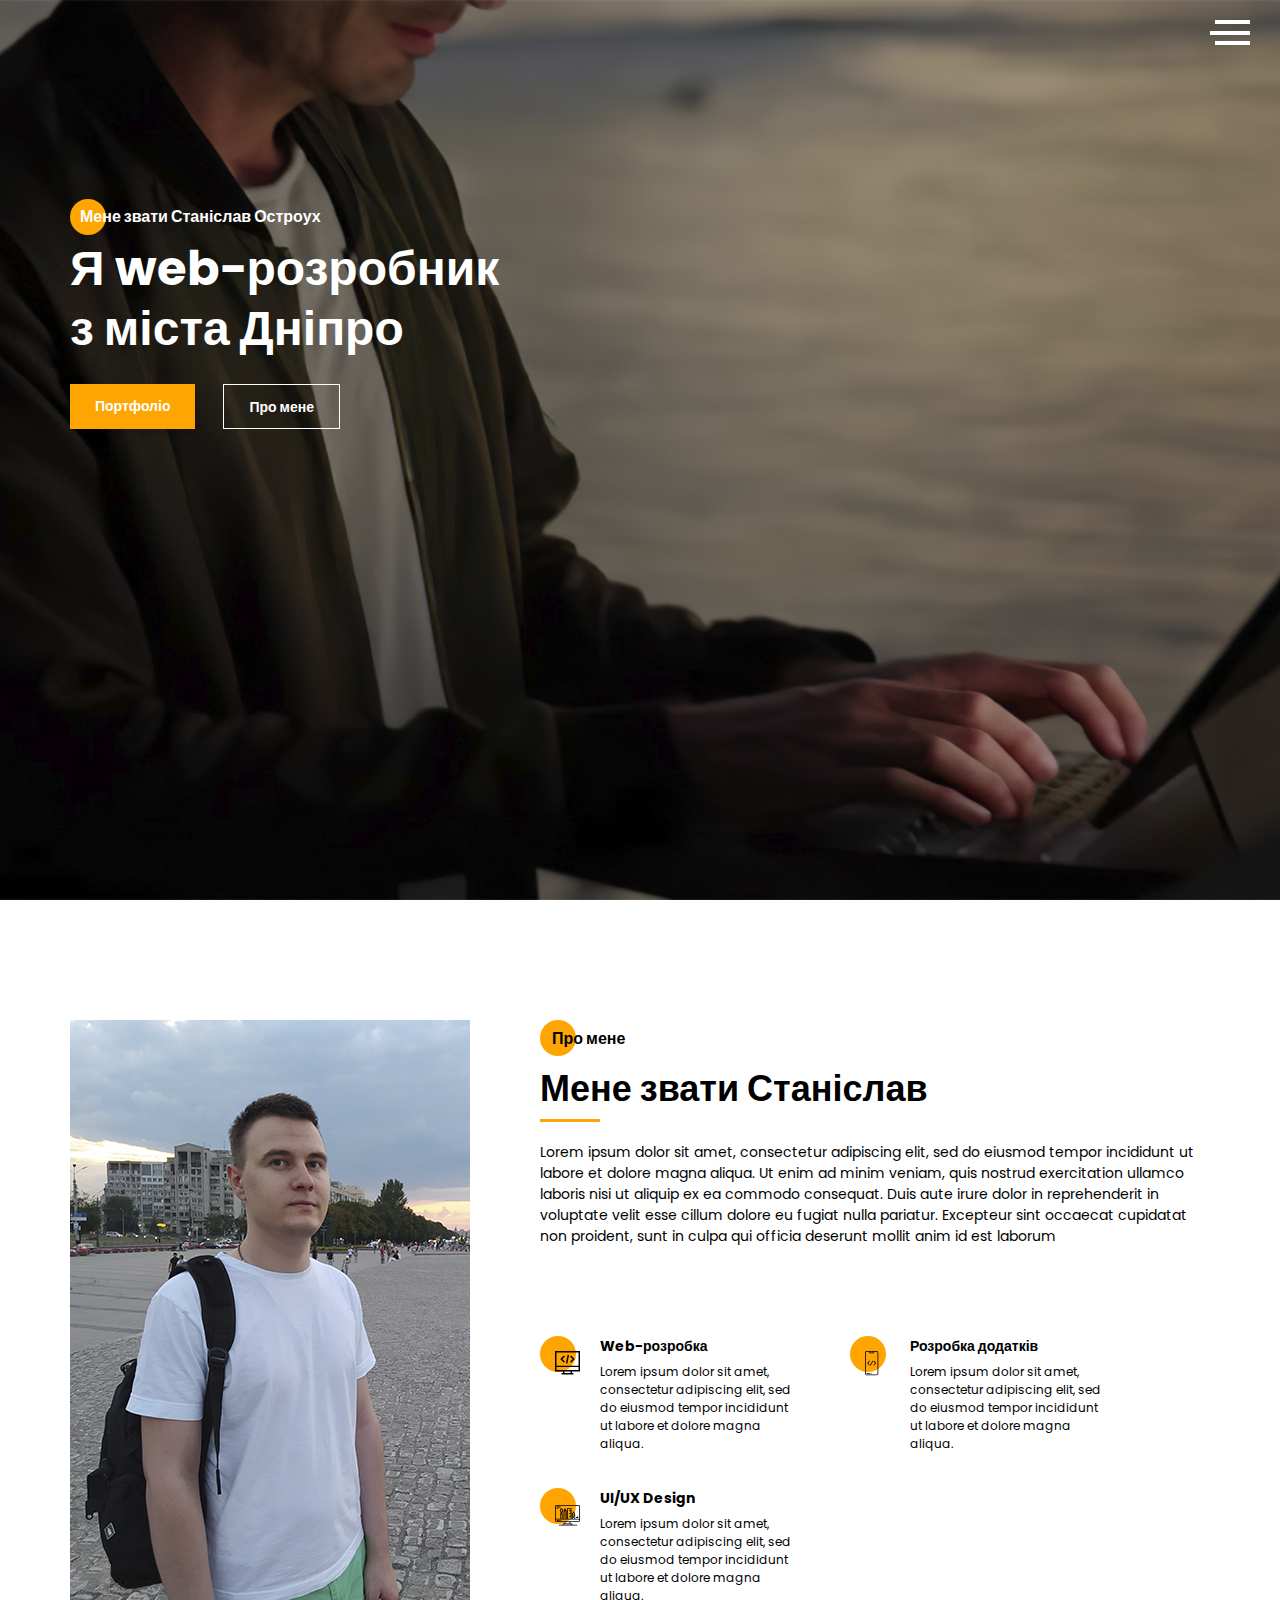
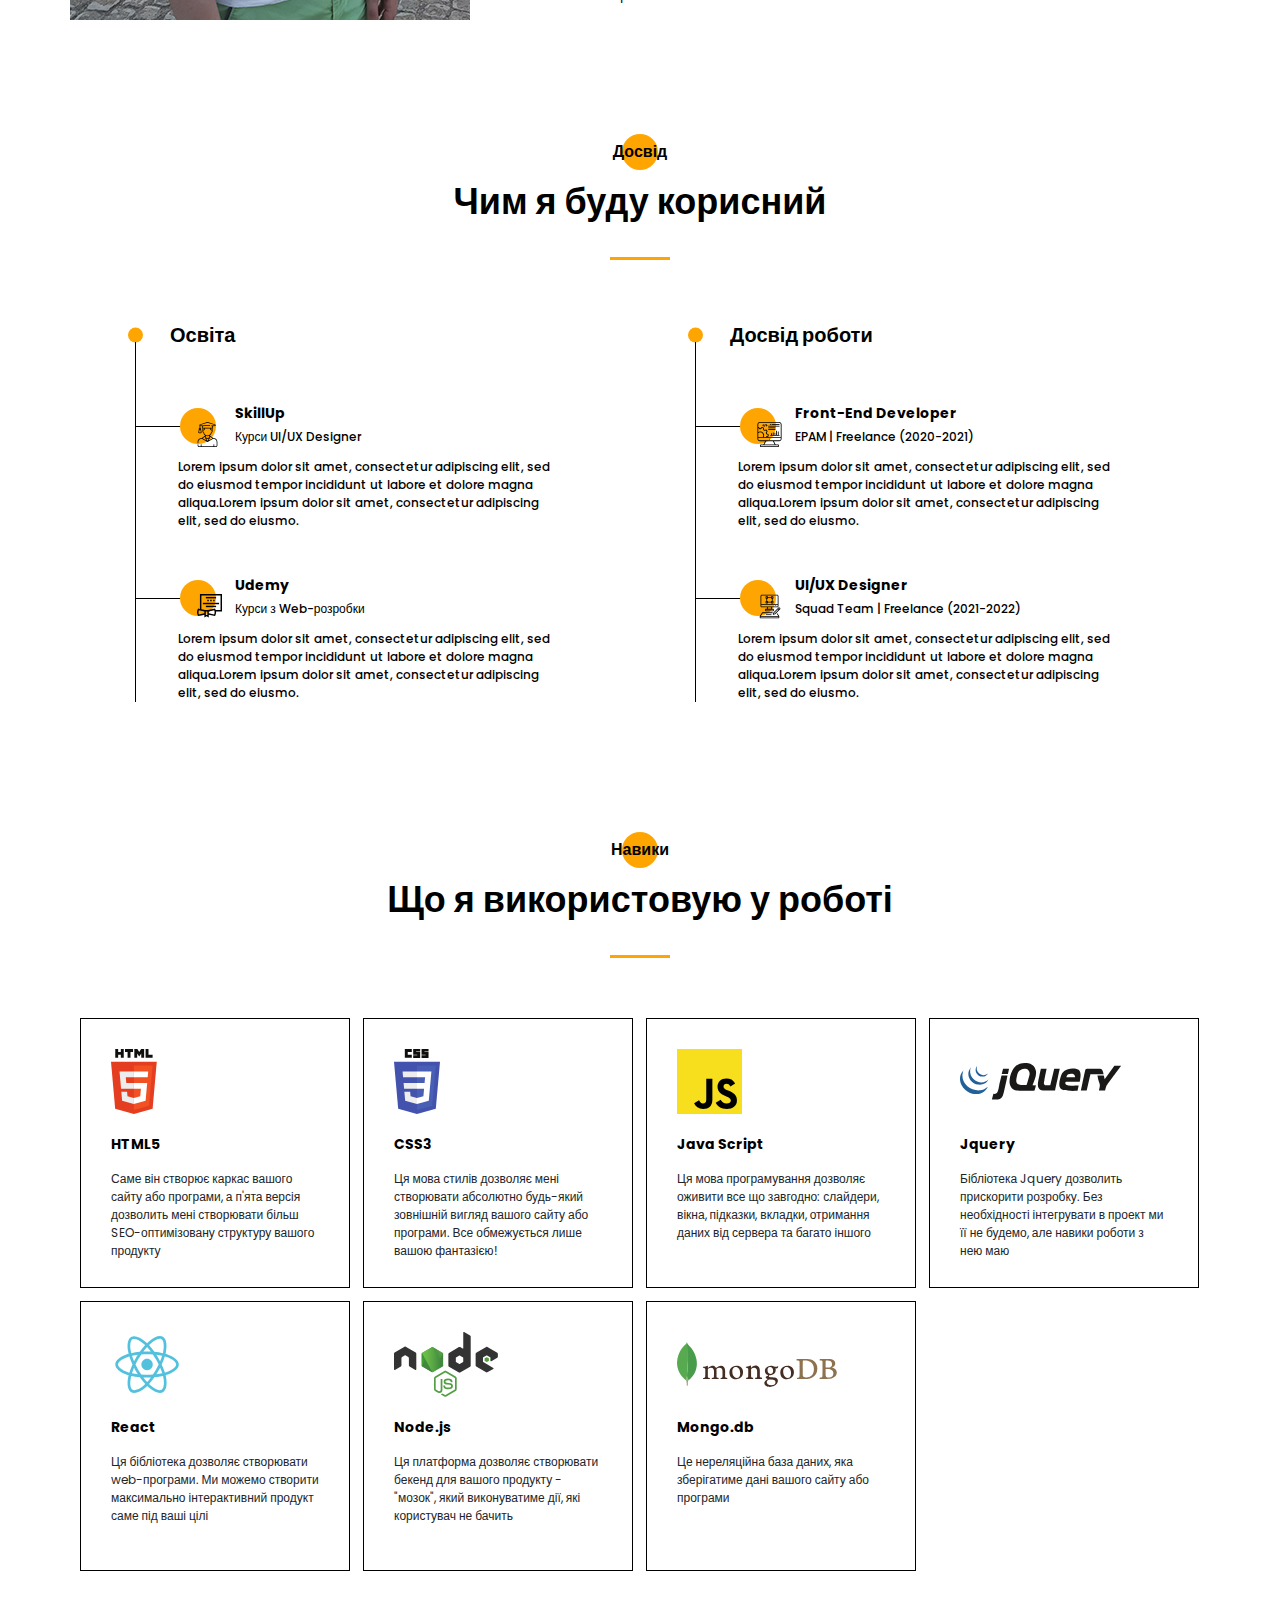
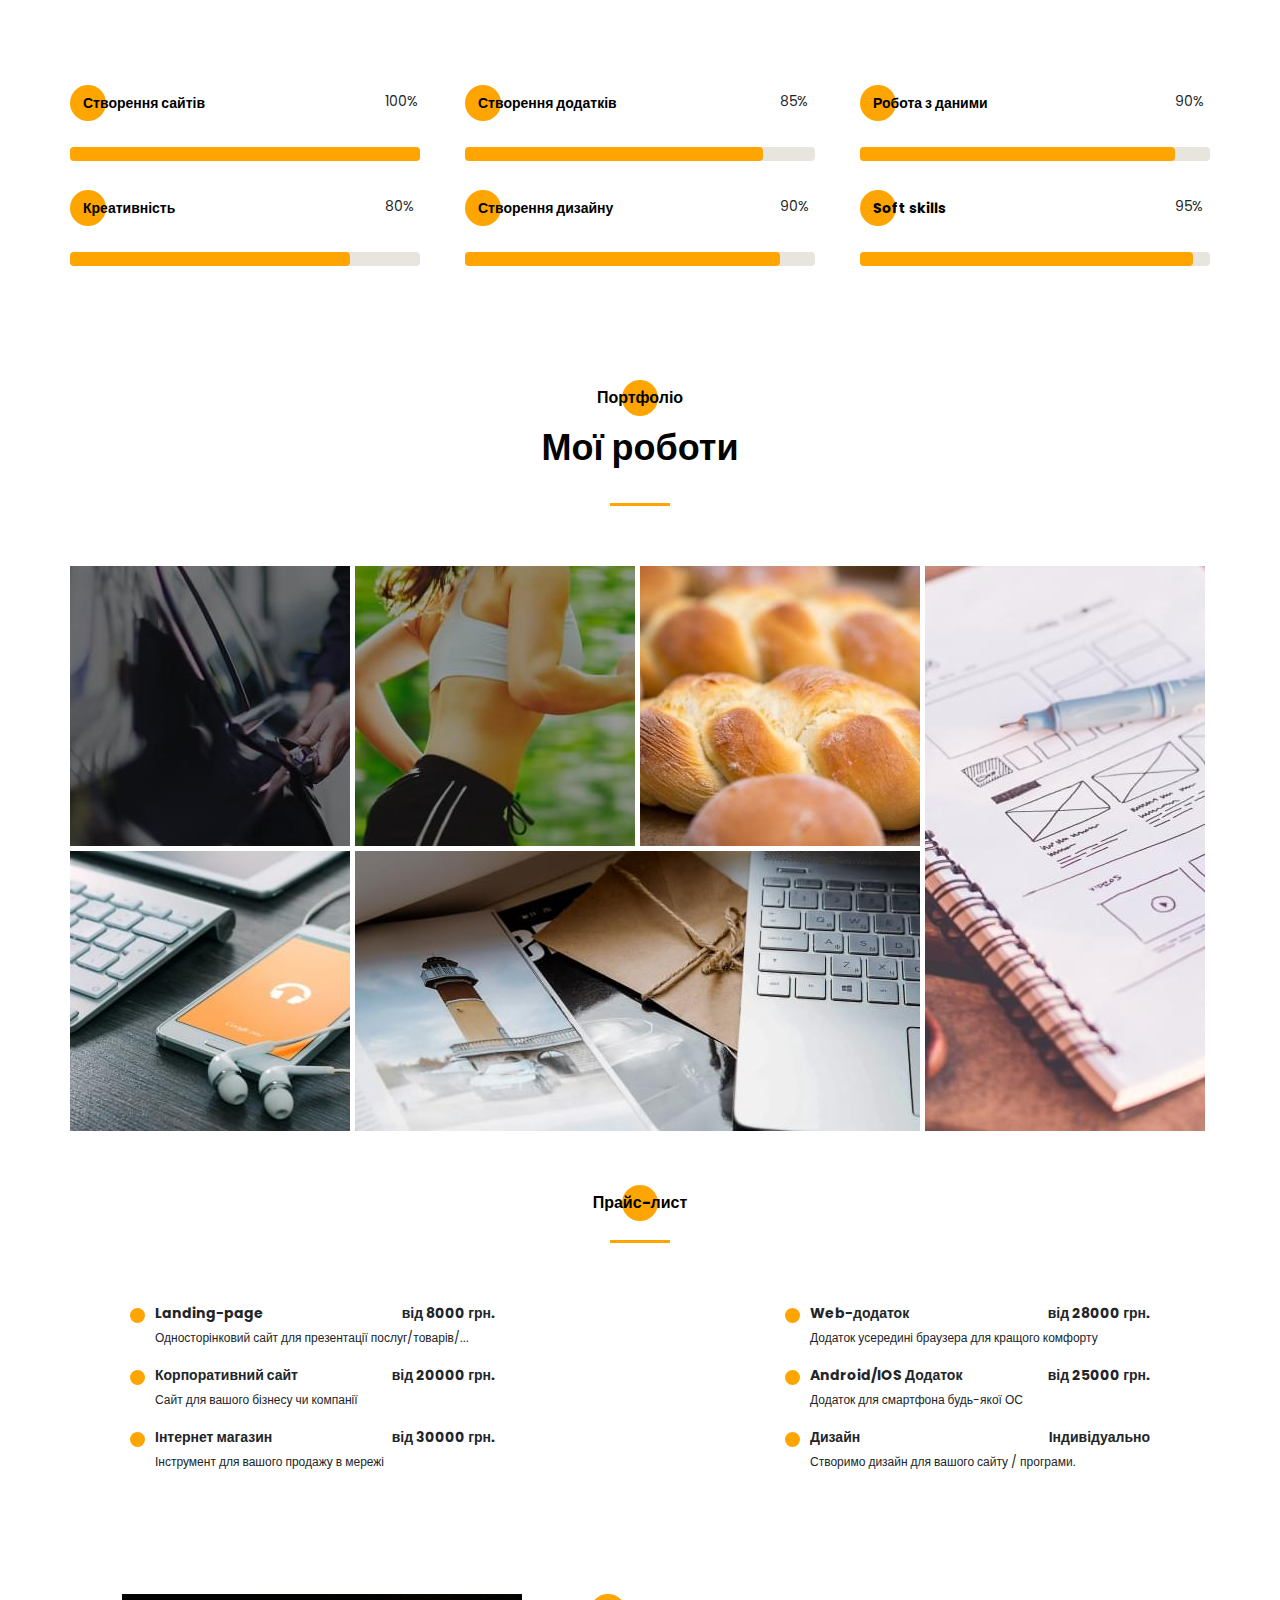
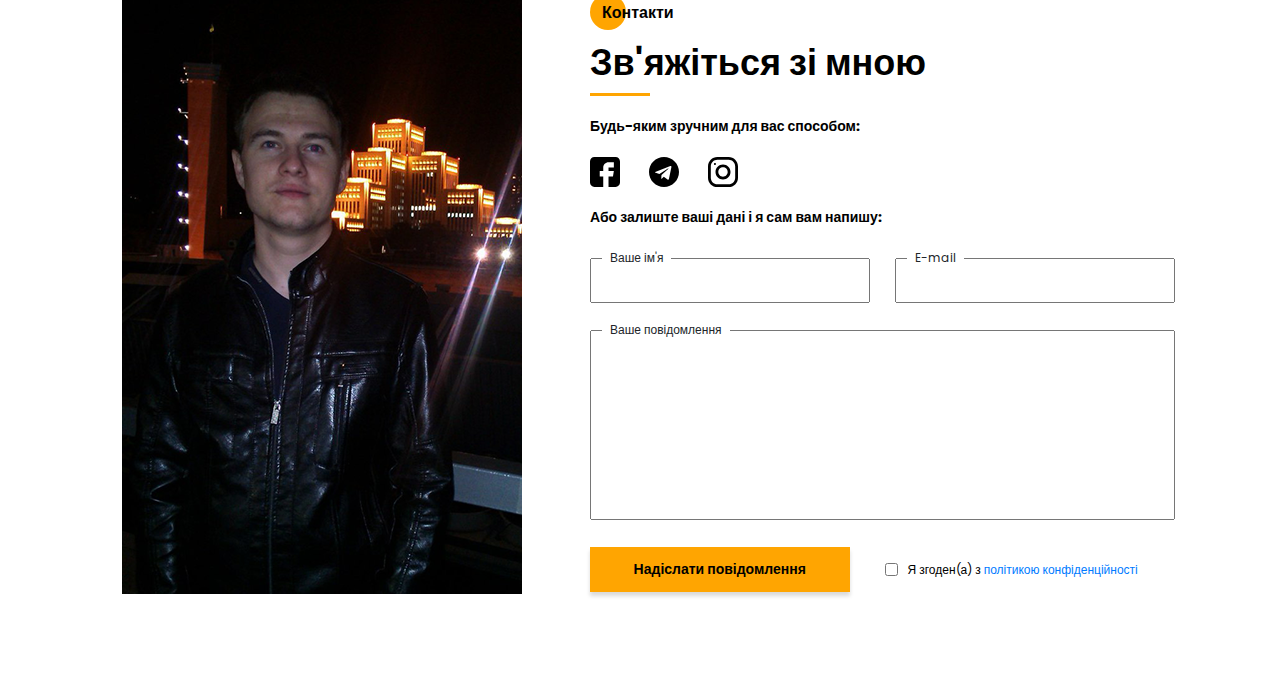
==== commit 1588f42e: "fifth commit" ====
--- a/index.html
+++ b/index.html
@@ -1 +1 @@
-<!DOCTYPE html><html lang="uk"><head><meta charset="UTF-8"><meta name="viewport" content="width=device-width,initial-scale=1"><meta http-equiv="X-UA-Compatible" content="ie=edge"><title>Portfolio</title><meta name="title" content="Мое портфолио"><meta name="description" content="Здесь вы сможете ознакомиться с моими работами и узнать больше обо мне"><!-- Open Graph / Facebook --><meta property="og:type" content="website"><meta property="og:url" content="https://metatags.io/"><meta property="og:title" content="Мое портфолио"><meta property="og:description" content="Здесь вы сможете ознакомиться с моими работами и узнать больше обо мне"><meta property="og:image" content="https://metatags.io/assets/meta-tags-16a33a6a8531e519cc0936fbba0ad904e52d35f34a46c97a2c9f6f7dd7d336f2.png"><!-- Twitter --><meta property="twitter:card" content="summary_large_image"><meta property="twitter:url" content="https://metatags.io/"><meta property="twitter:title" content="Мое портфолио"><meta property="twitter:description" content="Здесь вы сможете ознакомиться с моими работами и узнать больше обо мне"><meta property="twitter:image" content="https://metatags.io/assets/meta-tags-16a33a6a8531e519cc0936fbba0ad904e52d35f34a46c97a2c9f6f7dd7d336f2.png"><!-- Favicon  --><link rel="apple-touch-icon" sizes="57x57" href="icons/favicon//apple-icon-57x57.png"><link rel="apple-touch-icon" sizes="60x60" href="icons/favicon//apple-icon-60x60.png"><link rel="apple-touch-icon" sizes="72x72" href="icons/favicon//apple-icon-72x72.png"><link rel="apple-touch-icon" sizes="76x76" href="icons/favicon//apple-icon-76x76.png"><link rel="apple-touch-icon" sizes="114x114" href="icons/favicon//apple-icon-114x114.png"><link rel="apple-touch-icon" sizes="120x120" href="icons/favicon//apple-icon-120x120.png"><link rel="apple-touch-icon" sizes="144x144" href="icons/favicon//apple-icon-144x144.png"><link rel="apple-touch-icon" sizes="152x152" href="icons/favicon//apple-icon-152x152.png"><link rel="apple-touch-icon" sizes="180x180" href="icons/favicon//apple-icon-180x180.png"><link rel="icon" type="image/png" sizes="192x192" href="icons/favicon//android-icon-192x192.png"><link rel="icon" type="image/png" sizes="144x144" href="icons/favicon//android-icon-144x144.png"><link rel="icon" type="image/png" sizes="32x32" href="icons/favicon//favicon-32x32.png"><link rel="icon" type="image/png" sizes="96x96" href="icons/favicon//favicon-96x96.png"><link rel="icon" type="image/png" sizes="16x16" href="icons/favicon//favicon-16x16.png"><link rel="manifest" href="icons/favicon//manifest.json"><meta name="msapplication-TileColor" content="#ffffff"><meta name="msapplication-TileImage" content="icons/favicon//ms-icon-144x144.png"><meta name="theme-color" content="#ffffff"><link rel="stylesheet" href="css/style.min.css"></head><body><aside class="sidepanel"><a href="#" class="sidepanel__link"><svg width="20" height="20" viewBox="0 0 20 20" fill="none" xmlns="http://www.w3.org/2000/svg"><path d="M-7.46167e-07 2.92969L-1.28061e-07 17.0703C-5.74539e-08 18.6856 1.31439 20 2.92969 20L17.0703 20C18.6856 20 20 18.6856 20 17.0703L20 11.1719L12.9297 11.1719L12.9297 13.5156L9.41406 13.5156L9.41406 11.1719L7.03125 11.1719C5.09262 11.1719 3.51562 9.59488 3.51562 7.65625L3.51562 4.10156L7.03125 4.10156L7.03125 7.65625L9.41406 7.65625L9.41406 4.10156L12.9297 4.6875L12.9297 7.65625L20 7.65625L20 2.92969C20 1.31439 18.6856 -8.16774e-07 17.0703 -7.46167e-07L2.92969 -1.28061e-07C1.31439 -5.74539e-08 -8.16774e-07 1.31439 -7.46167e-07 2.92969Z" fill="white"/></svg></a><a href="#" class="sidepanel__link"><svg width="20" height="20" viewBox="0 0 20 20" fill="none" xmlns="http://www.w3.org/2000/svg"><path d="M-6.01032e-07 6.25L-2.73196e-07 13.75C-1.22337e-07 17.2012 2.79875 20 6.25 20L13.75 20C17.2013 20 20 17.2012 20 13.75L20 6.25C20 2.79875 17.2012 -7.51891e-07 13.75 -6.01032e-07L6.25 -2.73196e-07C2.79875 -1.22337e-07 -7.51891e-07 2.79875 -6.01032e-07 6.25ZM13.75 1.875C16.1625 1.875 18.125 3.8375 18.125 6.25L18.125 13.75C18.125 16.1625 16.1625 18.125 13.75 18.125L6.25 18.125C3.8375 18.125 1.875 16.1625 1.875 13.75L1.875 6.25C1.875 3.8375 3.8375 1.875 6.25 1.875L13.75 1.875Z" fill="white"/><path d="M5 10C5 12.7612 7.23875 15 10 15C12.7613 15 15 12.7612 15 10C15 7.23875 12.7612 5 10 5C7.23875 5 5 7.23875 5 10ZM13.125 10C13.125 11.7225 11.7225 13.125 10 13.125C8.27625 13.125 6.875 11.7225 6.875 10C6.875 8.2775 8.27625 6.875 10 6.875C11.7225 6.875 13.125 8.2775 13.125 10Z" fill="white"/><path d="M5.29123 4.625C5.29123 4.25704 4.99295 3.95875 4.62499 3.95875C4.25703 3.95875 3.95874 4.25704 3.95874 4.625C3.95874 4.99296 4.25703 5.29125 4.62499 5.29125C4.99295 5.29125 5.29123 4.99296 5.29123 4.625Z" fill="white"/></svg></a><a href="#" class="sidepanel__link"><svg width="19" height="20" viewBox="0 0 19 20" fill="none" xmlns="http://www.w3.org/2000/svg"><path d="M-4.37114e-07 9.99951C-1.95608e-07 15.5245 4.36167 19.9995 9.74107 19.9995C14.0457 19.9995 17.6962 17.1345 18.9832 13.162C19.0749 12.662 18.7734 12.4787 18.5148 12.4787C18.2835 12.4787 17.6706 12.487 16.8585 12.4912C17.4459 15.2728 15.5517 15.8595 15.5517 15.8595C14.4274 16.3145 14.1267 16.972 14.1267 16.972C13.5228 17.8778 13.5352 16.902 13.5352 16.902C13.603 15.8978 14.5389 15.3703 14.5389 15.3703C16.0283 14.4787 15.5979 13.0295 15.3493 12.4578C14.719 12.3678 14.2903 12.1103 14.0466 11.8245C13.8029 14.0453 12.9652 16.3795 9.23304 16.3795C8.16988 16.3795 7.30085 15.992 6.61933 15.3503C6.37316 15.4628 5.3827 15.8003 4.04116 15.2628C4.04116 15.2628 3.78012 14.4253 5.03988 12.5128C4.82345 11.7128 4.71606 10.8628 4.7111 10.0128C4.71606 9.16284 4.82345 8.31285 5.03988 7.51284C3.78012 5.61285 4.04116 4.77535 4.04116 4.77535C5.3827 4.23785 6.37316 4.57534 6.61933 4.67535C7.30085 4.03785 8.16988 3.65035 9.23304 3.65035C12.9752 3.65035 13.7987 5.98784 14.0383 8.21284C14.3307 7.86284 14.928 7.53784 15.8408 7.53784C17.1444 7.53784 18.1918 7.55034 18.5082 7.55034C18.7635 7.55034 19.0683 7.37534 18.9708 6.86284C17.692 2.86201 14.0391 -0.000488895 9.74107 -0.000488707C4.36167 -0.000488472 -6.7851e-07 4.47701 -4.37114e-07 9.99951Z" fill="white"/></svg></a><div class="sidepanel__divider"></div><div class="sidepanel__text"><span>Соціальні мережі</span></div></aside><div class="menu"><div class="menu__block"><div class="menu__close"><svg width="29" height="30" viewBox="0 0 29 30" fill="none" xmlns="http://www.w3.org/2000/svg"><path d="M17.1568 14.5231L28.4489 3.23075C29.1837 2.49623 29.1837 1.30861 28.4489 0.574085C27.7144 -0.160437 26.5267 -0.160437 25.7922 0.574085L14.4998 11.8665L3.20781 0.574085C2.47295 -0.160437 1.28567 -0.160437 0.551149 0.574085C-0.183716 1.30861 -0.183716 2.49623 0.551149 3.23075L11.8432 14.5231L0.551149 25.8155C-0.183716 26.55 -0.183716 27.7376 0.551149 28.4721C0.917206 28.8385 1.39852 29.0226 1.87948 29.0226C2.36045 29.0226 2.84141 28.8385 3.20781 28.4721L14.4998 17.1798L25.7922 28.4721C26.1586 28.8385 26.6396 29.0226 27.1205 29.0226C27.6015 29.0226 28.0825 28.8385 28.4489 28.4721C29.1837 27.7376 29.1837 26.55 28.4489 25.8155L17.1568 14.5231Z" fill="black"/></svg></div><nav><ul class="menu__list"><li class="menu__link"><a href="#">ПРО МЕНЕ</a></li><li class="menu__link"><a href="#">МІЙ ДОСВІД</a></li><li class="menu__link"><a href="#">Мої НАВИКИ</a></li><li class="menu__link"><a href="#">МОЇ РОБОТИ</a></li><li class="menu__link"><a href="#">ПРАЙС-ЛИСТ</a></li><li class="menu__link"><a href="#">КОНТАКТИ</a></li></ul></nav><div class="menu__social"><a href="#"><svg width="30" height="29" viewBox="0 0 30 29" fill="none" xmlns="http://www.w3.org/2000/svg"><path d="M10 0C4.475 0 0 4.36167 0 9.74107C0 14.0457 2.865 17.6962 6.8375 18.9832C7.3375 19.0749 7.52083 18.7734 7.52083 18.5148C7.52083 18.2835 7.5125 17.6706 7.50833 16.8585C4.72667 17.4459 4.14 15.5517 4.14 15.5517C3.685 14.4274 3.0275 14.1267 3.0275 14.1267C2.12167 13.5228 3.0975 13.5352 3.0975 13.5352C4.10167 13.603 4.62917 14.5389 4.62917 14.5389C5.52083 16.0283 6.97 15.5979 7.54167 15.3493C7.63167 14.719 7.88917 14.2903 8.175 14.0466C5.95417 13.8029 3.62 12.9652 3.62 9.23304C3.62 8.16988 4.0075 7.30085 4.64917 6.61934C4.53667 6.37317 4.19917 5.3827 4.73667 4.04116C4.73667 4.04116 5.57417 3.78012 7.48667 5.03988C8.28667 4.82345 9.13667 4.71606 9.98667 4.7111C10.8367 4.71606 11.6867 4.82345 12.4867 5.03988C14.3867 3.78012 15.2242 4.04116 15.2242 4.04116C15.7617 5.3827 15.4242 6.37317 15.3242 6.61934C15.9617 7.30085 16.3492 8.16988 16.3492 9.23304C16.3492 12.9752 14.0117 13.7987 11.7867 14.0383C12.1367 14.3307 12.4617 14.928 12.4617 15.8408C12.4617 17.1444 12.4492 18.1918 12.4492 18.5082C12.4492 18.7635 12.6242 19.0683 13.1367 18.9708C17.1375 17.692 20 14.0391 20 9.74107C20 4.36167 15.5225 0 10 0Z" fill="#212121"/></svg> </a><a href="#"><svg width="30" height="30" viewBox="0 0 30 30" fill="none" xmlns="http://www.w3.org/2000/svg"><path d="M13.7495 0L6.24951 0C2.79826 0 -0.000488281 2.79875 -0.000488281 6.25L-0.000488281 13.75C-0.000488281 17.2013 2.79826 20 6.24951 20L13.7495 20C17.2008 20 19.9995 17.2013 19.9995 13.75L19.9995 6.25C19.9995 2.79875 17.2008 0 13.7495 0ZM18.1245 13.75C18.1245 16.1625 16.162 18.125 13.7495 18.125L6.24951 18.125C3.83701 18.125 1.87451 16.1625 1.87451 13.75L1.87451 6.25C1.87451 3.8375 3.83701 1.875 6.24951 1.875L13.7495 1.875C16.162 1.875 18.1245 3.8375 18.1245 6.25L18.1245 13.75Z" fill="black"/><path d="M9.99951 5C7.23826 5 4.99951 7.23875 4.99951 10C4.99951 12.7613 7.23826 15 9.99951 15C12.7608 15 14.9995 12.7613 14.9995 10C14.9995 7.23875 12.7608 5 9.99951 5ZM9.99951 13.125C8.27701 13.125 6.87451 11.7225 6.87451 10C6.87451 8.27625 8.27701 6.875 9.99951 6.875C11.722 6.875 13.1245 8.27625 13.1245 10C13.1245 11.7225 11.722 13.125 9.99951 13.125Z" fill="black"/><path d="M15.3745 5.29123C15.7425 5.29123 16.0408 4.99295 16.0408 4.62499C16.0408 4.25703 15.7425 3.95874 15.3745 3.95874C15.0065 3.95874 14.7083 4.25703 14.7083 4.62499C14.7083 4.99295 15.0065 5.29123 15.3745 5.29123Z" fill="black"/></svg> </a><a href="#"><svg width="30" height="30" viewBox="0 0 30 30" fill="none" xmlns="http://www.w3.org/2000/svg"><path d="M17.0698 0L2.9292 0C1.3139 0 -0.000488281 1.31439 -0.000488281 2.92969L-0.000488281 17.0703C-0.000488281 18.6856 1.3139 20 2.9292 20L8.82764 20L8.82764 12.9297L6.48389 12.9297L6.48389 9.41406L8.82764 9.41406L8.82764 7.03125C8.82764 5.09262 10.4046 3.51563 12.3433 3.51563L15.8979 3.51563L15.8979 7.03125L12.3433 7.03125L12.3433 9.41406L15.8979 9.41406L15.312 12.9297L12.3433 12.9297L12.3433 20L17.0698 20C18.6851 20 19.9995 18.6856 19.9995 17.0703L19.9995 2.92969C19.9995 1.31439 18.6851 0 17.0698 0Z" fill="black"/></svg></a></div></div><div class="menu__overlay"></div></div><section class="promo"><div class="hamburger"><span></span> <span class="long"></span> <span></span></div><div class="container"><div class="title title_fz16 title_fz16_white promo__subtitle">Мене звати Станіслав Остроух</div><h1 class="title title_fz48 title_fz48_white promo__title">Я web-розробник<br>з міста Дніпро</h1><div class="promo__btns"><a href="#" class="promo__link btn">Портфоліо</a> <a href="#" class="promo__link frame">Про мене</a></div></div></section><section class="about"><div class="container"><div class="about__wrapper"><div class="about__photo"><picture><source media="(max-width: 768px)" srcset="img/Photo_mini.png"><source media="(min-width: 769px)" srcset="img/main_photo.png"><img src="img/main_photo.png" alt="photo"></picture></div><div class="about__descr"><h2 class="title title_fz16 about__title">Про мене</h2><div class="title title_fz36 about__subtitle">Мене звати Станіслав</div><div class="divider"></div><p class="about__text">Lorem ipsum dolor sit amet, consectetur adipiscing elit, sed do eiusmod tempor incididunt ut labore et dolore magna aliqua. Ut enim ad minim veniam, quis nostrud exercitation ullamco laboris nisi ut aliquip ex ea commodo consequat. Duis aute irure dolor in reprehenderit in voluptate velit esse cillum dolore eu fugiat nulla pariatur. Excepteur sint occaecat cupidatat non proident, sunt in culpa qui officia deserunt mollit anim id est laborum</p></div><div class="about__skills"><div class="about__skills-item"><div class="about__skills-circle"><img src="icons/about_me/web_development.svg" alt="web-dev"></div><div><div class="title title_fz14">Web-розробка</div><div class="about__skills-text">Lorem ipsum dolor sit amet, consectetur adipiscing elit, sed do eiusmod tempor incididunt ut labore et dolore magna aliqua.</div></div></div><div class="about__skills-item"><div class="about__skills-circle"><img src="icons/about_me/mobile_dev.svg" alt="Розробка додатків"></div><div><div class="title title_fz14">Розробка додатків</div><div class="about__skills-text">Lorem ipsum dolor sit amet, consectetur adipiscing elit, sed do eiusmod tempor incididunt ut labore et dolore magna aliqua.</div></div></div><div class="about__skills-item"><div class="about__skills-circle"><img src="icons/about_me/design.svg" alt="Design"></div><div><div class="title title_fz14">UI/UX Design</div><div class="about__skills-text">Lorem ipsum dolor sit amet, consectetur adipiscing elit, sed do eiusmod tempor incididunt ut labore et dolore magna aliqua.</div></div></div></div></div></div></section><section class="resume"><div class="container"><h2 class="title title_fz16 title__section-title">Досвід</h2><div class="title title_fz36 title__section-subtitle">Чим я буду корисний</div><div class="divider"></div><div class="resume__wrapper"><div class="resume__column"><h3 class="title title_fz20 resume__column-title">Освіта</h3><ul><li><div class="resume__item"><div class="resume__item-head"><div class="resume__item-icon"><img src="icons/experience/university.svg" alt="University"></div><h4 class="title title_fz14">SkillUp</h4><div class="resume__item-location">Курси UI/UX Designer</div></div><div class="resume__item-body">Lorem ipsum dolor sit amet, consectetur adipiscing elit, sed do eiusmod tempor incididunt ut labore et dolore magna aliqua.Lorem ipsum dolor sit amet, consectetur adipiscing elit, sed do eiusmo.</div></div></li><li><div class="resume__item"><div class="resume__item-head"><div class="resume__item-icon"><img src="icons/experience/courses.svg" alt="courses"></div><h4 class="title title_fz14">Udemy</h4><div class="resume__item-location">Курси з Web-розробки</div></div><div class="resume__item-body">Lorem ipsum dolor sit amet, consectetur adipiscing elit, sed do eiusmod tempor incididunt ut labore et dolore magna aliqua.Lorem ipsum dolor sit amet, consectetur adipiscing elit, sed do eiusmo.</div></div></li></ul></div><div class="resume__column"><h3 class="title title_fz20 resume__column-title">Досвід роботи</h3><ul><li><div class="resume__item"><div class="resume__item-head"><div class="resume__item-icon"><img src="icons/experience/developer.svg" alt="dev"></div><h4 class="title title_fz14">Front-End Developer</h4><div class="resume__item-location">EPAM | Freelance (2020-2021)</div></div><div class="resume__item-body">Lorem ipsum dolor sit amet, consectetur adipiscing elit, sed do eiusmod tempor incididunt ut labore et dolore magna aliqua.Lorem ipsum dolor sit amet, consectetur adipiscing elit, sed do eiusmo.</div></div></li><li><div class="resume__item"><div class="resume__item-head"><div class="resume__item-icon"><img src="icons/experience/designer.svg" alt="design"></div><h4 class="title title_fz14">UI/UX Designer</h4><div class="resume__item-location">Squad Team | Freelance (2021-2022)</div></div><div class="resume__item-body">Lorem ipsum dolor sit amet, consectetur adipiscing elit, sed do eiusmod tempor incididunt ut labore et dolore magna aliqua.Lorem ipsum dolor sit amet, consectetur adipiscing elit, sed do eiusmo.</div></div></li></ul></div></div></div></section><section class="skills"><div class="container"><h2 class="title title_fz16 title__section-title">Навики</h2><div class="title title_fz36 title__section-subtitle">Що я використовую у роботі</div><div class="divider"></div><div class="skills__items"><div class="skills__item"><div class="skills__item-img"><img src="icons/skills/html5.svg" alt="html5"></div><h3 class="title title_fz14">HTML5</h3><p>Саме він створює каркас вашого сайту або програми, а п'ята версія дозволить мені створювати більш SEO-оптимізовану структуру вашого продукту</p></div><div class="skills__item"><div class="skills__item-img"><img src="icons/skills/css3.svg" alt="css3"></div><h3 class="title title_fz14">CSS3</h3><p>Ця мова стилів дозволяє мені створювати абсолютно будь-який зовнішній вигляд вашого сайту або програми. Все обмежується лише вашою фантазією!</p></div><div class="skills__item"><div class="skills__item-img"><img src="icons/skills/js.svg" alt="java script"></div><h3 class="title title_fz14">Java Script</h3><p>Ця мова програмування дозволяє оживити все що завгодно: слайдери, вікна, підказки, вкладки, отримання даних від сервера та багато іншого</p></div><div class="skills__item"><div class="skills__item-img"><img src="icons/skills/jquery.svg" alt="Jquery"></div><h3 class="title title_fz14">Jquery</h3><p>Бібліотека Jquery дозволить прискорити розробку. Без необхідності інтегрувати в проект ми її не будемо, але навики роботи з нею маю</p></div><div class="skills__item"><div class="skills__item-img"><img src="icons/skills/react.svg" alt="React"></div><h3 class="title title_fz14">React</h3><p>Ця бібліотека дозволяє створювати web-програми. Ми можемо створити максимально інтерактивний продукт саме під ваші цілі</p></div><div class="skills__item"><div class="skills__item-img"><img src="icons/skills/node.js.svg" alt="Node.js"></div><h3 class="title title_fz14">Node.js</h3><p>Ця платформа дозволяє створювати бекенд для вашого продукту - "мозок", який виконуватиме дії, які користувач не бачить</p></div><div class="skills__item"><div class="skills__item-img"><img src="icons/skills/mongo.db.svg" alt="Mongo.db"></div><h3 class="title title_fz14">Mongo.db</h3><p>Це нереляційна база даних, яка зберігатиме дані вашого сайту або програми</p></div></div><div class="skills__ratings"><div class="skills__ratings-item"><div class="title title_fz14 skills__ratings-title">Створення сайтів</div><div class="skills__ratings-counter">100%</div><div class="skills__ratings-line"><span></span></div></div><div class="skills__ratings-item"><div class="title title_fz14 skills__ratings-title">Створення додатків</div><div class="skills__ratings-counter">85%</div><div class="skills__ratings-line"><span></span></div></div><div class="skills__ratings-item"><div class="title title_fz14 skills__ratings-title">Робота з даними</div><div class="skills__ratings-counter">90%</div><div class="skills__ratings-line"><span></span></div></div><div class="skills__ratings-item"><div class="title title_fz14 skills__ratings-title">Креативність</div><div class="skills__ratings-counter">80%</div><div class="skills__ratings-line"><span></span></div></div><div class="skills__ratings-item"><div class="title title_fz14 skills__ratings-title">Створення дизайну</div><div class="skills__ratings-counter">90%</div><div class="skills__ratings-line"><span></span></div></div><div class="skills__ratings-item"><div class="title title_fz14 skills__ratings-title">Soft skills</div><div class="skills__ratings-counter">95%</div><div class="skills__ratings-line"><span></span></div></div></div></div></section><section class="portfolio"><div class="container"><h2 class="title title_fz16 title__section-title">Портфоліо</h2><div class="title title_fz36 title__section-subtitle">Мої роботи</div><div class="divider"></div><div class="portfolio__wrapper"><a href="/uber" class="portfolio__item"><img src="img/works/uber.jpg" alt="uber"> </a><a href="/pulse" class="portfolio__item"><img src="img/works/pulse.jpg" alt="pulse"> </a><a href="#" class="portfolio__item"><img src="img/works/bread.jpg" alt="bread"> </a><a href="#" class="portfolio__item vertical"><img src="img/works/plans.jpg" alt="plans"> </a><a href="#" class="portfolio__item"><img src="img/works/ipad.jpg" alt="ipad"> </a><a href="#" class="portfolio__item horizontal"><img src="img/works/mac.jpg" alt="mac"></a></div></div></section><section class="price"><div class="container"><h2 class="title title_fz16 title__section-title">Прайс-лист</h2><div class="divider"></div><div class="price__wrapper"><div class="price__item"><div class="price__type">Landing-page</div><div class="price__count">від 8000 грн.</div><div class="price__descr">Односторінковий сайт для презентації послуг/товарів/...</div></div><div class="price__item"><div class="price__type">Web-додаток</div><div class="price__count">від 28000 грн.</div><div class="price__descr">Додаток усередині браузера для кращого комфорту</div></div><div class="price__item"><div class="price__type">Корпоративний сайт</div><div class="price__count">від 20000 грн.</div><div class="price__descr">Сайт для вашого бізнесу чи компанії</div></div><div class="price__item"><div class="price__type">Android/IOS Додаток</div><div class="price__count">від 25000 грн.</div><div class="price__descr">Додаток для смартфона будь-якої ОС</div></div><div class="price__item"><div class="price__type">Інтернет магазин</div><div class="price__count">від 30000 грн.</div><div class="price__descr">Інструмент для вашого продажу в мережі</div></div><div class="price__item"><div class="price__type">Дизайн</div><div class="price__count">Індивідуально</div><div class="price__descr">Створимо дизайн для вашого сайту / програми.</div></div></div></div></section><section class="contacts"><div class="container"><div class="contacts__wrapper"><div class="contacts__photo"><img src="img/main_photo2.png" alt="photo"></div><div class="contacts__descr"><h2 class="title title_fz16 contacts__title">Контакти</h2><div class="title title_fz36 contacts__subtitle">Зв'яжіться зі мною</div><div class="divider"></div><div class="title title_fz14 contacts__text">Будь-яким зручним для вас способом:</div><div class="contacts__social"><a href="#" class="contacts__link"><img src="icons/social/Facebook_social.svg" alt="Facebook"> </a><a href="#" class="contacts__link"><img src="icons/social/Telegram_social.svg" alt="telegram"> </a><a href="#" class="contacts__link"><img src="icons/social/Instagram_socia.svg" alt="instagram"></a></div><div class="title title_fz14 contacts__text">Або залиште ваші дані і я сам вам напишу:</div><form action="#" class="contacts__form"><div class="contacts__input"><input required name="name" id="name" type="text"> <label for="name">Ваше ім'я</label></div><div class="contacts__input"><input required name="email" id="email" type="email"> <label for="email">E-mail</label></div><div class="contacts__textarea"><textarea name="text" id="text"></textarea> <label for="text">Ваше повідомлення</label></div><div class="contacts__triggers"><button class="btn contacts__btn">Надіслати повідомлення</button><div class="contacts__policy"><input required type="checkbox"> <span>Я згоден(на) з <a href="/policy.html">політикою конфіденційності</a></span></div></div></form></div></div></div></section><script src="js/script.js"></script></body></html>+<!DOCTYPE html><html lang="uk"><head><meta charset="UTF-8"><meta name="viewport" content="width=device-width,initial-scale=1"><meta http-equiv="X-UA-Compatible" content="ie=edge"><title>Portfolio</title><meta name="title" content="Мое портфолио"><meta name="description" content="Здесь вы сможете ознакомиться с моими работами и узнать больше обо мне"><!-- Open Graph / Facebook --><meta property="og:type" content="website"><meta property="og:url" content="https://metatags.io/"><meta property="og:title" content="Мое портфолио"><meta property="og:description" content="Здесь вы сможете ознакомиться с моими работами и узнать больше обо мне"><meta property="og:image" content="https://metatags.io/assets/meta-tags-16a33a6a8531e519cc0936fbba0ad904e52d35f34a46c97a2c9f6f7dd7d336f2.png"><!-- Twitter --><meta property="twitter:card" content="summary_large_image"><meta property="twitter:url" content="https://metatags.io/"><meta property="twitter:title" content="Мое портфолио"><meta property="twitter:description" content="Здесь вы сможете ознакомиться с моими работами и узнать больше обо мне"><meta property="twitter:image" content="https://metatags.io/assets/meta-tags-16a33a6a8531e519cc0936fbba0ad904e52d35f34a46c97a2c9f6f7dd7d336f2.png"><!-- Favicon  --><link rel="apple-touch-icon" sizes="57x57" href="icons/favicon//apple-icon-57x57.png"><link rel="apple-touch-icon" sizes="60x60" href="icons/favicon//apple-icon-60x60.png"><link rel="apple-touch-icon" sizes="72x72" href="icons/favicon//apple-icon-72x72.png"><link rel="apple-touch-icon" sizes="76x76" href="icons/favicon//apple-icon-76x76.png"><link rel="apple-touch-icon" sizes="114x114" href="icons/favicon//apple-icon-114x114.png"><link rel="apple-touch-icon" sizes="120x120" href="icons/favicon//apple-icon-120x120.png"><link rel="apple-touch-icon" sizes="144x144" href="icons/favicon//apple-icon-144x144.png"><link rel="apple-touch-icon" sizes="152x152" href="icons/favicon//apple-icon-152x152.png"><link rel="apple-touch-icon" sizes="180x180" href="icons/favicon//apple-icon-180x180.png"><link rel="icon" type="image/png" sizes="192x192" href="icons/favicon//android-icon-192x192.png"><link rel="icon" type="image/png" sizes="144x144" href="icons/favicon//android-icon-144x144.png"><link rel="icon" type="image/png" sizes="32x32" href="icons/favicon//favicon-32x32.png"><link rel="icon" type="image/png" sizes="96x96" href="icons/favicon//favicon-96x96.png"><link rel="icon" type="image/png" sizes="16x16" href="icons/favicon//favicon-16x16.png"><link rel="manifest" href="icons/favicon//manifest.json"><meta name="msapplication-TileColor" content="#ffffff"><meta name="msapplication-TileImage" content="icons/favicon//ms-icon-144x144.png"><meta name="theme-color" content="#ffffff"><link rel="stylesheet" href="css/style.min.css"></head><body><aside class="sidepanel"><a href="#" class="sidepanel__link"><svg width="20" height="20" viewBox="0 0 20 20" fill="none" xmlns="http://www.w3.org/2000/svg"><path d="M-7.46167e-07 2.92969L-1.28061e-07 17.0703C-5.74539e-08 18.6856 1.31439 20 2.92969 20L17.0703 20C18.6856 20 20 18.6856 20 17.0703L20 11.1719L12.9297 11.1719L12.9297 13.5156L9.41406 13.5156L9.41406 11.1719L7.03125 11.1719C5.09262 11.1719 3.51562 9.59488 3.51562 7.65625L3.51562 4.10156L7.03125 4.10156L7.03125 7.65625L9.41406 7.65625L9.41406 4.10156L12.9297 4.6875L12.9297 7.65625L20 7.65625L20 2.92969C20 1.31439 18.6856 -8.16774e-07 17.0703 -7.46167e-07L2.92969 -1.28061e-07C1.31439 -5.74539e-08 -8.16774e-07 1.31439 -7.46167e-07 2.92969Z" fill="white"/></svg></a><a href="#" class="sidepanel__link"><svg width="20" height="20" viewBox="0 0 20 20" fill="none" xmlns="http://www.w3.org/2000/svg"><path d="M-6.01032e-07 6.25L-2.73196e-07 13.75C-1.22337e-07 17.2012 2.79875 20 6.25 20L13.75 20C17.2013 20 20 17.2012 20 13.75L20 6.25C20 2.79875 17.2012 -7.51891e-07 13.75 -6.01032e-07L6.25 -2.73196e-07C2.79875 -1.22337e-07 -7.51891e-07 2.79875 -6.01032e-07 6.25ZM13.75 1.875C16.1625 1.875 18.125 3.8375 18.125 6.25L18.125 13.75C18.125 16.1625 16.1625 18.125 13.75 18.125L6.25 18.125C3.8375 18.125 1.875 16.1625 1.875 13.75L1.875 6.25C1.875 3.8375 3.8375 1.875 6.25 1.875L13.75 1.875Z" fill="white"/><path d="M5 10C5 12.7612 7.23875 15 10 15C12.7613 15 15 12.7612 15 10C15 7.23875 12.7612 5 10 5C7.23875 5 5 7.23875 5 10ZM13.125 10C13.125 11.7225 11.7225 13.125 10 13.125C8.27625 13.125 6.875 11.7225 6.875 10C6.875 8.2775 8.27625 6.875 10 6.875C11.7225 6.875 13.125 8.2775 13.125 10Z" fill="white"/><path d="M5.29123 4.625C5.29123 4.25704 4.99295 3.95875 4.62499 3.95875C4.25703 3.95875 3.95874 4.25704 3.95874 4.625C3.95874 4.99296 4.25703 5.29125 4.62499 5.29125C4.99295 5.29125 5.29123 4.99296 5.29123 4.625Z" fill="white"/></svg></a><a href="#" class="sidepanel__link"><svg width="19" height="20" viewBox="0 0 19 20" fill="none" xmlns="http://www.w3.org/2000/svg"><path d="M-4.37114e-07 9.99951C-1.95608e-07 15.5245 4.36167 19.9995 9.74107 19.9995C14.0457 19.9995 17.6962 17.1345 18.9832 13.162C19.0749 12.662 18.7734 12.4787 18.5148 12.4787C18.2835 12.4787 17.6706 12.487 16.8585 12.4912C17.4459 15.2728 15.5517 15.8595 15.5517 15.8595C14.4274 16.3145 14.1267 16.972 14.1267 16.972C13.5228 17.8778 13.5352 16.902 13.5352 16.902C13.603 15.8978 14.5389 15.3703 14.5389 15.3703C16.0283 14.4787 15.5979 13.0295 15.3493 12.4578C14.719 12.3678 14.2903 12.1103 14.0466 11.8245C13.8029 14.0453 12.9652 16.3795 9.23304 16.3795C8.16988 16.3795 7.30085 15.992 6.61933 15.3503C6.37316 15.4628 5.3827 15.8003 4.04116 15.2628C4.04116 15.2628 3.78012 14.4253 5.03988 12.5128C4.82345 11.7128 4.71606 10.8628 4.7111 10.0128C4.71606 9.16284 4.82345 8.31285 5.03988 7.51284C3.78012 5.61285 4.04116 4.77535 4.04116 4.77535C5.3827 4.23785 6.37316 4.57534 6.61933 4.67535C7.30085 4.03785 8.16988 3.65035 9.23304 3.65035C12.9752 3.65035 13.7987 5.98784 14.0383 8.21284C14.3307 7.86284 14.928 7.53784 15.8408 7.53784C17.1444 7.53784 18.1918 7.55034 18.5082 7.55034C18.7635 7.55034 19.0683 7.37534 18.9708 6.86284C17.692 2.86201 14.0391 -0.000488895 9.74107 -0.000488707C4.36167 -0.000488472 -6.7851e-07 4.47701 -4.37114e-07 9.99951Z" fill="white"/></svg></a><div class="sidepanel__divider"></div><div class="sidepanel__text"><span>Соціальні мережі</span></div></aside><div class="menu"><div class="menu__block"><div class="menu__close"><svg width="29" height="30" viewBox="0 0 29 30" fill="none" xmlns="http://www.w3.org/2000/svg"><path d="M17.1568 14.5231L28.4489 3.23075C29.1837 2.49623 29.1837 1.30861 28.4489 0.574085C27.7144 -0.160437 26.5267 -0.160437 25.7922 0.574085L14.4998 11.8665L3.20781 0.574085C2.47295 -0.160437 1.28567 -0.160437 0.551149 0.574085C-0.183716 1.30861 -0.183716 2.49623 0.551149 3.23075L11.8432 14.5231L0.551149 25.8155C-0.183716 26.55 -0.183716 27.7376 0.551149 28.4721C0.917206 28.8385 1.39852 29.0226 1.87948 29.0226C2.36045 29.0226 2.84141 28.8385 3.20781 28.4721L14.4998 17.1798L25.7922 28.4721C26.1586 28.8385 26.6396 29.0226 27.1205 29.0226C27.6015 29.0226 28.0825 28.8385 28.4489 28.4721C29.1837 27.7376 29.1837 26.55 28.4489 25.8155L17.1568 14.5231Z" fill="black"/></svg></div><nav><ul class="menu__list"><li class="menu__link"><a href="#about_me">ПРО МЕНЕ</a></li><li class="menu__link"><a href="#my_resume">МІЙ ДОСВІД</a></li><li class="menu__link"><a href="#my_skills">Мої НАВИКИ</a></li><li class="menu__link"><a href="#my_portfolio">МОЇ РОБОТИ</a></li><li class="menu__link"><a href="#my_price">ПРАЙС-ЛИСТ</a></li><li class="menu__link"><a href="#my_contacts">КОНТАКТИ</a></li></ul></nav><div class="menu__social"><a href="#"><svg width="30" height="29" viewBox="0 0 30 29" fill="none" xmlns="http://www.w3.org/2000/svg"><path d="M10 0C4.475 0 0 4.36167 0 9.74107C0 14.0457 2.865 17.6962 6.8375 18.9832C7.3375 19.0749 7.52083 18.7734 7.52083 18.5148C7.52083 18.2835 7.5125 17.6706 7.50833 16.8585C4.72667 17.4459 4.14 15.5517 4.14 15.5517C3.685 14.4274 3.0275 14.1267 3.0275 14.1267C2.12167 13.5228 3.0975 13.5352 3.0975 13.5352C4.10167 13.603 4.62917 14.5389 4.62917 14.5389C5.52083 16.0283 6.97 15.5979 7.54167 15.3493C7.63167 14.719 7.88917 14.2903 8.175 14.0466C5.95417 13.8029 3.62 12.9652 3.62 9.23304C3.62 8.16988 4.0075 7.30085 4.64917 6.61934C4.53667 6.37317 4.19917 5.3827 4.73667 4.04116C4.73667 4.04116 5.57417 3.78012 7.48667 5.03988C8.28667 4.82345 9.13667 4.71606 9.98667 4.7111C10.8367 4.71606 11.6867 4.82345 12.4867 5.03988C14.3867 3.78012 15.2242 4.04116 15.2242 4.04116C15.7617 5.3827 15.4242 6.37317 15.3242 6.61934C15.9617 7.30085 16.3492 8.16988 16.3492 9.23304C16.3492 12.9752 14.0117 13.7987 11.7867 14.0383C12.1367 14.3307 12.4617 14.928 12.4617 15.8408C12.4617 17.1444 12.4492 18.1918 12.4492 18.5082C12.4492 18.7635 12.6242 19.0683 13.1367 18.9708C17.1375 17.692 20 14.0391 20 9.74107C20 4.36167 15.5225 0 10 0Z" fill="#212121"/></svg> </a><a href="#"><svg width="30" height="30" viewBox="0 0 30 30" fill="none" xmlns="http://www.w3.org/2000/svg"><path d="M13.7495 0L6.24951 0C2.79826 0 -0.000488281 2.79875 -0.000488281 6.25L-0.000488281 13.75C-0.000488281 17.2013 2.79826 20 6.24951 20L13.7495 20C17.2008 20 19.9995 17.2013 19.9995 13.75L19.9995 6.25C19.9995 2.79875 17.2008 0 13.7495 0ZM18.1245 13.75C18.1245 16.1625 16.162 18.125 13.7495 18.125L6.24951 18.125C3.83701 18.125 1.87451 16.1625 1.87451 13.75L1.87451 6.25C1.87451 3.8375 3.83701 1.875 6.24951 1.875L13.7495 1.875C16.162 1.875 18.1245 3.8375 18.1245 6.25L18.1245 13.75Z" fill="black"/><path d="M9.99951 5C7.23826 5 4.99951 7.23875 4.99951 10C4.99951 12.7613 7.23826 15 9.99951 15C12.7608 15 14.9995 12.7613 14.9995 10C14.9995 7.23875 12.7608 5 9.99951 5ZM9.99951 13.125C8.27701 13.125 6.87451 11.7225 6.87451 10C6.87451 8.27625 8.27701 6.875 9.99951 6.875C11.722 6.875 13.1245 8.27625 13.1245 10C13.1245 11.7225 11.722 13.125 9.99951 13.125Z" fill="black"/><path d="M15.3745 5.29123C15.7425 5.29123 16.0408 4.99295 16.0408 4.62499C16.0408 4.25703 15.7425 3.95874 15.3745 3.95874C15.0065 3.95874 14.7083 4.25703 14.7083 4.62499C14.7083 4.99295 15.0065 5.29123 15.3745 5.29123Z" fill="black"/></svg> </a><a href="#"><svg width="30" height="30" viewBox="0 0 30 30" fill="none" xmlns="http://www.w3.org/2000/svg"><path d="M17.0698 0L2.9292 0C1.3139 0 -0.000488281 1.31439 -0.000488281 2.92969L-0.000488281 17.0703C-0.000488281 18.6856 1.3139 20 2.9292 20L8.82764 20L8.82764 12.9297L6.48389 12.9297L6.48389 9.41406L8.82764 9.41406L8.82764 7.03125C8.82764 5.09262 10.4046 3.51563 12.3433 3.51563L15.8979 3.51563L15.8979 7.03125L12.3433 7.03125L12.3433 9.41406L15.8979 9.41406L15.312 12.9297L12.3433 12.9297L12.3433 20L17.0698 20C18.6851 20 19.9995 18.6856 19.9995 17.0703L19.9995 2.92969C19.9995 1.31439 18.6851 0 17.0698 0Z" fill="black"/></svg></a></div></div><div class="menu__overlay"></div></div><section class="promo"><div class="hamburger"><span></span> <span class="long"></span> <span></span></div><div class="container"><div class="title title_fz16 title_fz16_white promo__subtitle">Мене звати Станіслав Остроух</div><h1 class="title title_fz48 title_fz48_white promo__title">Я web-розробник<br>з міста Дніпро</h1><div class="promo__btns"><a href="#my_portfolio" class="promo__link btn">Портфоліо</a> <a href="#about_me" class="promo__link frame">Про мене</a></div></div></section><section class="about"><div class="container"><div class="about__wrapper"><div class="about__photo"><picture><source media="(max-width: 768px)" srcset="img/Photo_mini.png"><source media="(min-width: 769px)" srcset="img/main_photo.png"><img src="img/main_photo.png" alt="photo"></picture></div><div class="about__descr"><h2 class="title title_fz16 about__title" id="about_me">Про мене</h2><div class="title title_fz36 about__subtitle">Мене звати Станіслав</div><div class="divider"></div><p class="about__text">Lorem ipsum dolor sit amet, consectetur adipiscing elit, sed do eiusmod tempor incididunt ut labore et dolore magna aliqua. Ut enim ad minim veniam, quis nostrud exercitation ullamco laboris nisi ut aliquip ex ea commodo consequat. Duis aute irure dolor in reprehenderit in voluptate velit esse cillum dolore eu fugiat nulla pariatur. Excepteur sint occaecat cupidatat non proident, sunt in culpa qui officia deserunt mollit anim id est laborum</p></div><div class="about__skills"><div class="about__skills-item"><div class="about__skills-circle"><img src="icons/about_me/web_development.svg" alt="web-dev"></div><div><div class="title title_fz14">Web-розробка</div><div class="about__skills-text">Lorem ipsum dolor sit amet, consectetur adipiscing elit, sed do eiusmod tempor incididunt ut labore et dolore magna aliqua.</div></div></div><div class="about__skills-item"><div class="about__skills-circle"><img src="icons/about_me/mobile_dev.svg" alt="Розробка додатків"></div><div><div class="title title_fz14">Розробка додатків</div><div class="about__skills-text">Lorem ipsum dolor sit amet, consectetur adipiscing elit, sed do eiusmod tempor incididunt ut labore et dolore magna aliqua.</div></div></div><div class="about__skills-item"><div class="about__skills-circle"><img src="icons/about_me/design.svg" alt="Design"></div><div><div class="title title_fz14">UI/UX Design</div><div class="about__skills-text">Lorem ipsum dolor sit amet, consectetur adipiscing elit, sed do eiusmod tempor incididunt ut labore et dolore magna aliqua.</div></div></div></div></div></div></section><section class="resume"><div class="container"><h2 class="title title_fz16 title__section-title" id="my_resume">Досвід</h2><div class="title title_fz36 title__section-subtitle">Чим я буду корисний</div><div class="divider"></div><div class="resume__wrapper"><div class="resume__column"><h3 class="title title_fz20 resume__column-title">Освіта</h3><ul><li><div class="resume__item"><div class="resume__item-head"><div class="resume__item-icon"><img src="icons/experience/university.svg" alt="University"></div><h4 class="title title_fz14">SkillUp</h4><div class="resume__item-location">Курси UI/UX Designer</div></div><div class="resume__item-body">Lorem ipsum dolor sit amet, consectetur adipiscing elit, sed do eiusmod tempor incididunt ut labore et dolore magna aliqua.Lorem ipsum dolor sit amet, consectetur adipiscing elit, sed do eiusmo.</div></div></li><li><div class="resume__item"><div class="resume__item-head"><div class="resume__item-icon"><img src="icons/experience/courses.svg" alt="courses"></div><h4 class="title title_fz14">Udemy</h4><div class="resume__item-location">Курси з Web-розробки</div></div><div class="resume__item-body">Lorem ipsum dolor sit amet, consectetur adipiscing elit, sed do eiusmod tempor incididunt ut labore et dolore magna aliqua.Lorem ipsum dolor sit amet, consectetur adipiscing elit, sed do eiusmo.</div></div></li></ul></div><div class="resume__column"><h3 class="title title_fz20 resume__column-title">Досвід роботи</h3><ul><li><div class="resume__item"><div class="resume__item-head"><div class="resume__item-icon"><img src="icons/experience/developer.svg" alt="dev"></div><h4 class="title title_fz14">Front-End Developer</h4><div class="resume__item-location">EPAM | Freelance (2020-2021)</div></div><div class="resume__item-body">Lorem ipsum dolor sit amet, consectetur adipiscing elit, sed do eiusmod tempor incididunt ut labore et dolore magna aliqua.Lorem ipsum dolor sit amet, consectetur adipiscing elit, sed do eiusmo.</div></div></li><li><div class="resume__item"><div class="resume__item-head"><div class="resume__item-icon"><img src="icons/experience/designer.svg" alt="design"></div><h4 class="title title_fz14">UI/UX Designer</h4><div class="resume__item-location">Squad Team | Freelance (2021-2022)</div></div><div class="resume__item-body">Lorem ipsum dolor sit amet, consectetur adipiscing elit, sed do eiusmod tempor incididunt ut labore et dolore magna aliqua.Lorem ipsum dolor sit amet, consectetur adipiscing elit, sed do eiusmo.</div></div></li></ul></div></div></div></section><section class="skills"><div class="container"><h2 class="title title_fz16 title__section-title" id="my_skills">Навики</h2><div class="title title_fz36 title__section-subtitle">Що я використовую у роботі</div><div class="divider"></div><div class="skills__items"><div class="skills__item"><div class="skills__item-img"><img src="icons/skills/html5.svg" alt="html5"></div><h3 class="title title_fz14">HTML5</h3><p>Саме він створює каркас вашого сайту або програми, а п'ята версія дозволить мені створювати більш SEO-оптимізовану структуру вашого продукту</p></div><div class="skills__item"><div class="skills__item-img"><img src="icons/skills/css3.svg" alt="css3"></div><h3 class="title title_fz14">CSS3</h3><p>Ця мова стилів дозволяє мені створювати абсолютно будь-який зовнішній вигляд вашого сайту або програми. Все обмежується лише вашою фантазією!</p></div><div class="skills__item"><div class="skills__item-img"><img src="icons/skills/js.svg" alt="java script"></div><h3 class="title title_fz14">Java Script</h3><p>Ця мова програмування дозволяє оживити все що завгодно: слайдери, вікна, підказки, вкладки, отримання даних від сервера та багато іншого</p></div><div class="skills__item"><div class="skills__item-img"><img src="icons/skills/jquery.svg" alt="Jquery"></div><h3 class="title title_fz14">Jquery</h3><p>Бібліотека Jquery дозволить прискорити розробку. Без необхідності інтегрувати в проект ми її не будемо, але навики роботи з нею маю</p></div><div class="skills__item"><div class="skills__item-img"><img src="icons/skills/react.svg" alt="React"></div><h3 class="title title_fz14">React</h3><p>Ця бібліотека дозволяє створювати web-програми. Ми можемо створити максимально інтерактивний продукт саме під ваші цілі</p></div><div class="skills__item"><div class="skills__item-img"><img src="icons/skills/node.js.svg" alt="Node.js"></div><h3 class="title title_fz14">Node.js</h3><p>Ця платформа дозволяє створювати бекенд для вашого продукту - "мозок", який виконуватиме дії, які користувач не бачить</p></div><div class="skills__item"><div class="skills__item-img"><img src="icons/skills/mongo.db.svg" alt="Mongo.db"></div><h3 class="title title_fz14">Mongo.db</h3><p>Це нереляційна база даних, яка зберігатиме дані вашого сайту або програми</p></div></div><div class="skills__ratings"><div class="skills__ratings-item"><div class="title title_fz14 skills__ratings-title">Створення сайтів</div><div class="skills__ratings-counter">100%</div><div class="skills__ratings-line"><span></span></div></div><div class="skills__ratings-item"><div class="title title_fz14 skills__ratings-title">Створення додатків</div><div class="skills__ratings-counter">85%</div><div class="skills__ratings-line"><span></span></div></div><div class="skills__ratings-item"><div class="title title_fz14 skills__ratings-title">Робота з даними</div><div class="skills__ratings-counter">90%</div><div class="skills__ratings-line"><span></span></div></div><div class="skills__ratings-item"><div class="title title_fz14 skills__ratings-title">Креативність</div><div class="skills__ratings-counter">80%</div><div class="skills__ratings-line"><span></span></div></div><div class="skills__ratings-item"><div class="title title_fz14 skills__ratings-title">Створення дизайну</div><div class="skills__ratings-counter">90%</div><div class="skills__ratings-line"><span></span></div></div><div class="skills__ratings-item"><div class="title title_fz14 skills__ratings-title">Soft skills</div><div class="skills__ratings-counter">95%</div><div class="skills__ratings-line"><span></span></div></div></div></div></section><section class="portfolio" id="my_portfolio"><div class="container"><h2 class="title title_fz16 title__section-title">Портфоліо</h2><div class="title title_fz36 title__section-subtitle">Мої роботи</div><div class="divider"></div><div class="portfolio__wrapper"><a href="/uber" class="portfolio__item"><img src="img/works/uber.jpg" alt="uber"> </a><a href="/pulse" class="portfolio__item"><img src="img/works/pulse.jpg" alt="pulse"> </a><a href="#" class="portfolio__item"><img src="img/works/bread.jpg" alt="bread"> </a><a href="#" class="portfolio__item vertical"><img src="img/works/plans.jpg" alt="plans"> </a><a href="#" class="portfolio__item"><img src="img/works/ipad.jpg" alt="ipad"> </a><a href="#" class="portfolio__item horizontal"><img src="img/works/mac.jpg" alt="mac"></a></div></div></section><section class="price"><div class="container"><h2 class="title title_fz16 title__section-title" id="my_price">Прайс-лист</h2><div class="divider"></div><div class="price__wrapper"><div class="price__item"><div class="price__type">Landing-page</div><div class="price__count">від 8000 грн.</div><div class="price__descr">Односторінковий сайт для презентації послуг/товарів/...</div></div><div class="price__item"><div class="price__type">Web-додаток</div><div class="price__count">від 28000 грн.</div><div class="price__descr">Додаток усередині браузера для кращого комфорту</div></div><div class="price__item"><div class="price__type">Корпоративний сайт</div><div class="price__count">від 20000 грн.</div><div class="price__descr">Сайт для вашого бізнесу чи компанії</div></div><div class="price__item"><div class="price__type">Android/IOS Додаток</div><div class="price__count">від 25000 грн.</div><div class="price__descr">Додаток для смартфона будь-якої ОС</div></div><div class="price__item"><div class="price__type">Інтернет магазин</div><div class="price__count">від 30000 грн.</div><div class="price__descr">Інструмент для вашого продажу в мережі</div></div><div class="price__item"><div class="price__type">Дизайн</div><div class="price__count">Індивідуально</div><div class="price__descr">Створимо дизайн для вашого сайту / програми.</div></div></div></div></section><section class="contacts" id="my_contacts"><div class="container"><div class="contacts__wrapper"><div class="contacts__photo"><img src="img/main_photo2.png" alt="photo"></div><div class="contacts__descr"><h2 class="title title_fz16 contacts__title">Контакти</h2><div class="title title_fz36 contacts__subtitle">Зв'яжіться зі мною</div><div class="divider"></div><div class="title title_fz14 contacts__text">Будь-яким зручним для вас способом:</div><div class="contacts__social"><a href="#" class="contacts__link"><img src="icons/social/Facebook_social.svg" alt="Facebook"> </a><a href="#" class="contacts__link"><img src="icons/social/Telegram_social.svg" alt="telegram"> </a><a href="#" class="contacts__link"><img src="icons/social/Instagram_socia.svg" alt="instagram"></a></div><div class="title title_fz14 contacts__text">Або залиште ваші дані і я сам вам напишу:</div><form action="#" class="contacts__form"><div class="contacts__input"><input required name="name" id="name" type="text"> <label for="name">Ваше ім'я</label></div><div class="contacts__input"><input required name="email" id="email" type="email"> <label for="email">E-mail</label></div><div class="contacts__textarea"><textarea name="text" id="text"></textarea> <label for="text">Ваше повідомлення</label></div><div class="contacts__triggers"><button class="btn contacts__btn">Надіслати повідомлення</button><div class="contacts__policy"><input required type="checkbox"> <span>Я згоден(а) з <a href="/policy.html">політикою конфіденційності</a></span></div></div></form></div></div></div></section><script src="js/script.js"></script></body></html>